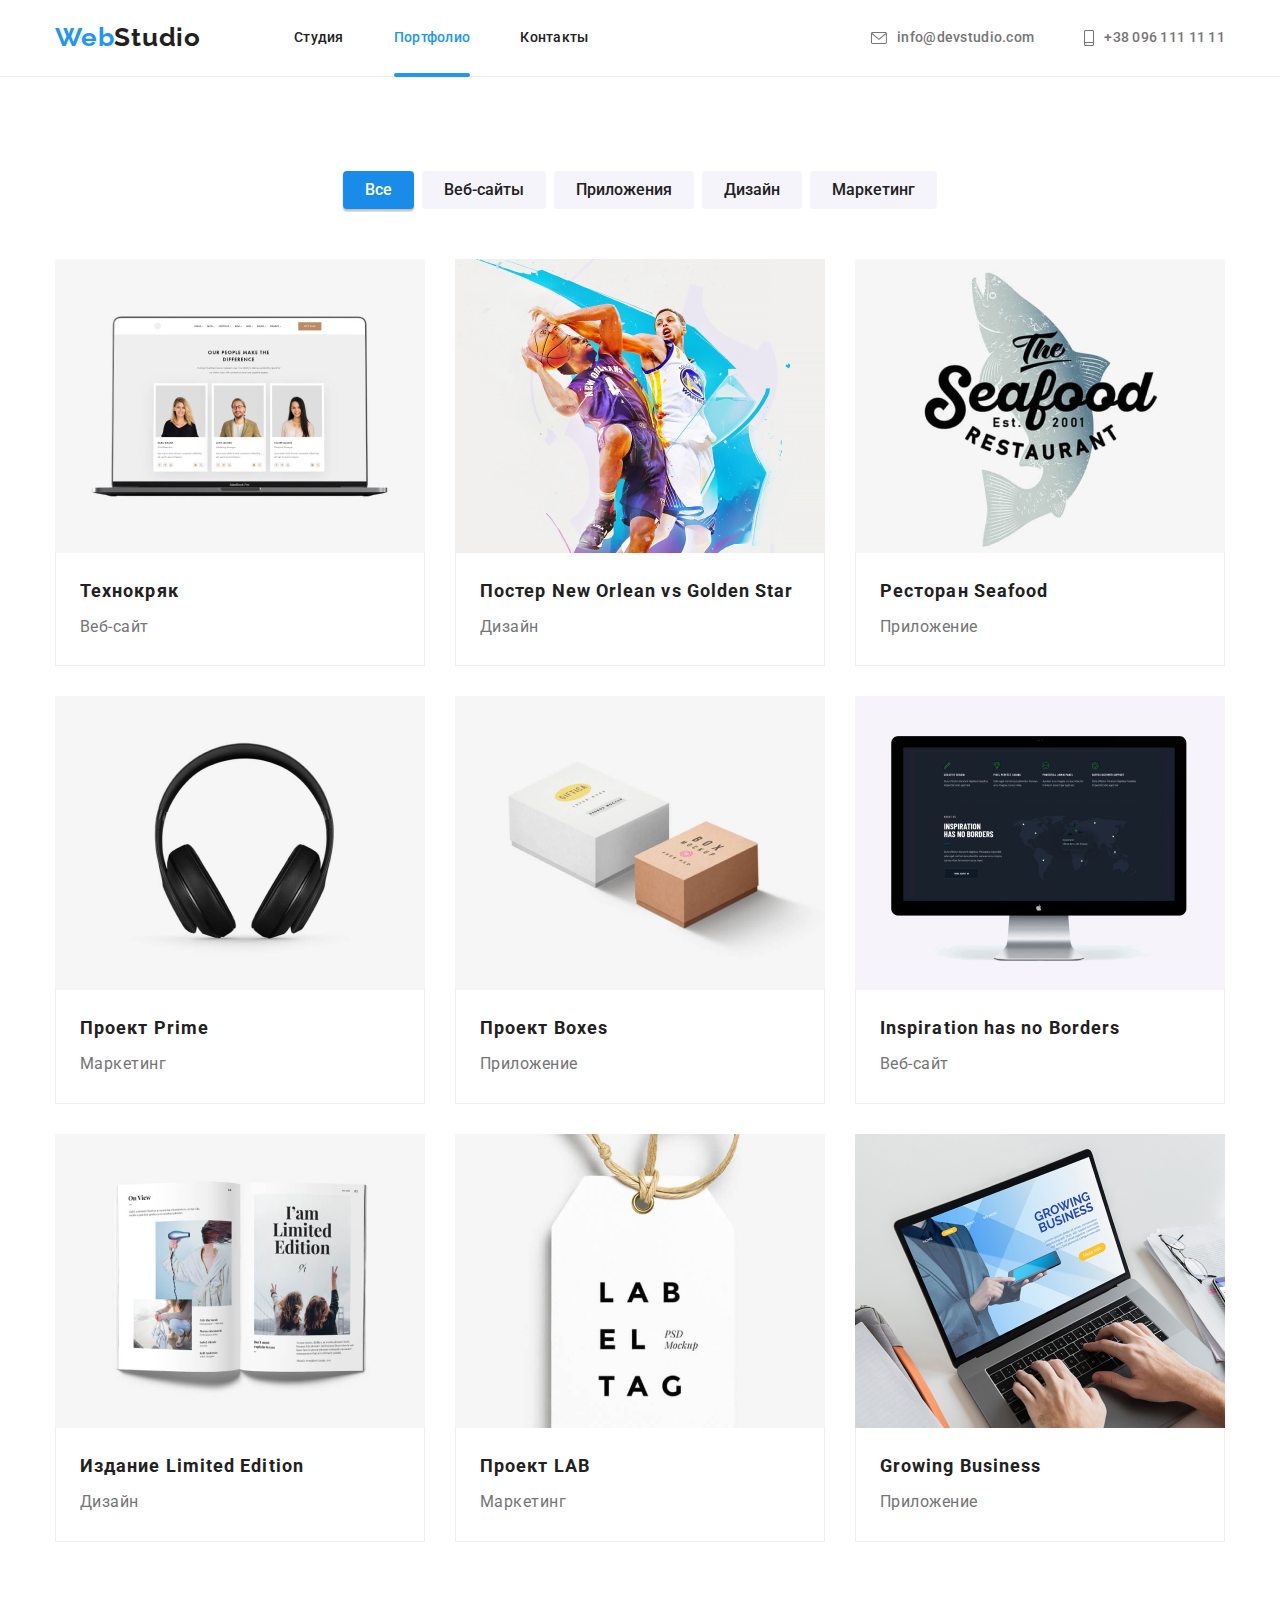
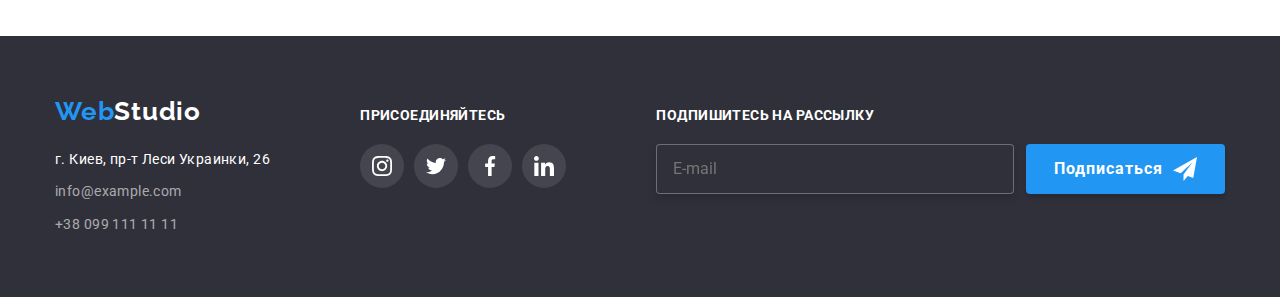
==== portfolio.html @ f3e32fd8 "Change 1" ====
<!DOCTYPE html>
<html lang="ru">
  <head>
    <meta charset="UTF-8" />
    <meta http-equiv="X-UA-Compatible" content="IE=edge" />
    <meta name="viewport" content="width=device-width, initial-scale=1.0" />
    <title>Web Studio</title>
    <link
      href="https://fonts.googleapis.com/css2?family=Raleway:wght@700&family=Roboto:wght@400;500;700;900&display=swap"
      rel="stylesheet"
    />
    <link rel="preconnect" href="https://fonts.gstatic.com" crossorigin />
    <link
      rel="stylesheet"
      href="https://cdnjs.cloudflare.com/ajax/libs/modern-normalize/1.0.0/modern-normalize.min.css"
    />
    <link rel="stylesheet" href="./css/main.min.css" />
  </head>
  <body>
    <!--Шапка сайту-->
    <header class="header">
      <div class="container header__container">
        <nav class="header-nav">
          <a class="header-nav__logo" href="./index.html"
            ><span class="header-nav__accent">Web</span>Studio</a
          >
          <ul class="header-menu">
            <li class="header-menu__item">
              <a
                class="header-menu__link"
                href="./index.html"
                >Студия</a
              >
            </li>
            <li class="header-menu__item">
              <a class="header-menu__link header-menu__link--current"" href="./portfolio.html">Портфолио</a>
            </li>
            <li class="header-menu__item">
              <a class="header-menu__link" href="">Контакты</a>
            </li>
          </ul>
        </nav>
        <ul class="header-contacts">
          <li class="headers-contacts__item">
            <a class="headers-contacts__link" href="mailto:info@devstudio.com">
              <svg class="headers-contacts__icon" width="16px" height="12px">
                <use href="./images/sprite.svg#icon-envelope"></use>
              </svg>
              info@devstudio.com
            </a>
          </li>
          <li class="headers-contacts__item">
            <a class="headers-contacts__link" href="tel:+380961111111">
              <svg class="headers-contacts__icon" width="10" height="16">
                <use href="./images/sprite.svg#icon-smartphone"></use>
              </svg>
              +38 096 111 11 11
            </a>
          </li>
        </ul>
      </div>
    </header>
    <main>
      <section class="section template">
        <div class="container">
          <h2
            class="template-container__title template-container__title-hidden"
          >
            Шаблоны
          </h2>
          <ul class="filters-list">
            <li class="filter-list__item">
              <button
                class="filter-list__button filter-list__current-button"
                type="button"
              >
                Все
              </button>
            </li>
            <li class="filter-list__item">
              <button class="filter-list__button" type="button">
                Веб-сайты
              </button>
            </li>
            <li class="filter-list__item">
              <button class="filter-list__button" type="button">
                Приложения
              </button>
            </li>
            <li class="filter-list__item">
              <button class="filter-list__button" type="button">Дизайн</button>
            </li>
            <li class="filter-list__item">
              <button class="filter-list__button" type="button">
                Маркетинг
              </button>
            </li>
          </ul>
          <ul class="template-list">
            <li class="template-list__item">
              <a class="template-list__link" href="#">
                <div class="template-thumb-container">
                  <img
                    src="./images/portfolioimg1.jpg"
                    alt="Веб-сайт пример"
                    width="370"
                  />
                  <div class="pop-up-container">
                    <p class="pop-up-container__txt">
                      Ресурс предлагает комплексные предложения с разным уровнем
                      функционала и сервисов. Все это позволит посетителю
                      получить исчерпывающие сведения о компании или частном
                      лице.
                    </p>
                  </div>
                </div>
                <div class="thumb-description-container">
                  <h3 class="thumb-description-container__title">Технокряк</h3>
                  <p class="thumb-description-container__txt">Веб-сайт</p>
                </div>
              </a>
            </li>
            <li class="template-list__item">
              <a class="template-list__link" href="#">
                <div class="template-thumb-container">
                  <img
                    src="./images/portfolioimg2.jpg"
                    alt="Постер пример"
                    width="370"
                  />
                  <div class="pop-up-container">
                    <p class="pop-up-container__txt">
                      Ресурс предлагает комплексные предложения с разным уровнем
                      функционала и сервисов. Все это позволит посетителю
                      получить исчерпывающие сведения о компании или частном
                      лице.
                    </p>
                  </div>
                </div>
                <div class="thumb-description-container">
                  <h3 class="thumb-description-container__title">
                    Постер New Orlean vs Golden Star
                  </h3>
                  <p class="thumb-description-container__txt">Дизайн</p>
                </div>
              </a>
            </li>
            <li class="template-list__item">
              <a class="template-list__link" href="#">
                <div class="template-thumb-container">
                  <img
                    src="./images/portfolioimg3.jpg"
                    alt="Приложение пример"
                    width="370"
                  />
                  <div class="pop-up-container">
                    <p class="pop-up-container__txt">
                      Ресурс предлагает комплексные предложения с разным уровнем
                      функционала и сервисов. Все это позволит посетителю
                      получить исчерпывающие сведения о компании или частном
                      лице.
                    </p>
                  </div>
                </div>
                <div class="thumb-description-container">
                  <h3 class="thumb-description-container__title">
                    Ресторан Seafood
                  </h3>
                  <p class="thumb-description-container__txt">Приложение</p>
                </div>
              </a>
            </li>
            <li class="template-list__item">
              <a class="template-list__link" href="#"
                ><div class="template-thumb-container">
                  <img
                    src="./images/portfolioimg4.jpg"
                    alt="Маркетинг пример"
                    width="370"
                  />
                  <div class="pop-up-container">
                    <p class="pop-up-container__txt">
                      Ресурс предлагает комплексные предложения с разным уровнем
                      функционала и сервисов. Все это позволит посетителю
                      получить исчерпывающие сведения о компании или частном
                      лице.
                    </p>
                  </div>
                </div>
                <div class="thumb-description-container">
                  <h3 class="thumb-description-container__title">
                    Проект Prime
                  </h3>
                  <p class="thumb-description-container__txt">Маркетинг</p>
                </div>
              </a>
            </li>
            <li class="template-list__item">
              <a class="template-list__link" href="#"
                ><div class="template-thumb-container">
                  <img
                    src="./images/portfolioimg5.jpg"
                    alt="Приложение пример"
                    width="370"
                  />
                  <div class="pop-up-container">
                    <p class="pop-up-container__txt">
                      Ресурс предлагает комплексные предложения с разным уровнем
                      функционала и сервисов. Все это позволит посетителю
                      получить исчерпывающие сведения о компании или частном
                      лице.
                    </p>
                  </div>
                </div>
                <div class="thumb-description-container">
                  <h3 class="thumb-description-container__title">
                    Проект Boxes
                  </h3>
                  <p class="thumb-description-container__txt">Приложение</p>
                </div>
              </a>
            </li>
            <li class="template-list__item">
              <a class="template-list__link" href="#">
                <div class="template-thumb-container">
                  <img
                    src="./images/portfolioimg6.jpg"
                    alt="Веб-сайты пример"
                    width="370"
                  />
                  <div class="pop-up-container">
                    <p class="pop-up-container__txt">
                      Ресурс предлагает комплексные предложения с разным уровнем
                      функционала и сервисов. Все это позволит посетителю
                      получить исчерпывающие сведения о компании или частном
                      лице.
                    </p>
                  </div>
                </div>
                <div class="thumb-description-container">
                  <h3 class="thumb-description-container__title">
                    Inspiration has no Borders
                  </h3>
                  <p class="thumb-description-container__txt">Веб-сайт</p>
                </div>
              </a>
            </li>
            <li class="template-list__item">
              <a class="template-list__link" href="#"
                ><div class="template-thumb-container">
                  <img
                    src="./images/portfolioimg7.jpg"
                    alt="Дизайн пример"
                    width="370"
                  />
                  <div class="pop-up-container">
                    <p class="pop-up-container__txt">
                      Ресурс предлагает комплексные предложения с разным уровнем
                      функционала и сервисов. Все это позволит посетителю
                      получить исчерпывающие сведения о компании или частном
                      лице.
                    </p>
                  </div>
                </div>
                <div class="thumb-description-container">
                  <h3 class="thumb-description-container__title">
                    Издание Limited Edition
                  </h3>
                  <p class="thumb-description-container__txt">Дизайн</p>
                </div>
              </a>
            </li>
            <li class="template-list__item">
              <a class="template-list__link" href="#"
                ><div class="template-thumb-container">
                  <img
                    src="./images/portfolioimg8.jpg"
                    alt="Маркетинг пример"
                    width="370"
                  />
                  <div class="pop-up-container">
                    <p class="pop-up-container__txt">
                      Ресурс предлагает комплексные предложения с разным уровнем
                      функционала и сервисов. Все это позволит посетителю
                      получить исчерпывающие сведения о компании или частном
                      лице.
                    </p>
                  </div>
                </div>
                <div class="thumb-description-container">
                  <h3 class="thumb-description-container__title">Проект LAB</h3>
                  <p class="thumb-description-container__txt">Маркетинг</p>
                </div>
              </a>
            </li>
            <li class="template-list__item">
              <a class="template-list__link" href="#"
                ><div class="template-thumb-container">
                  <img
                    src="./images/portfolioimg9.jpg"
                    alt="Приложение пример"
                    width="370"
                  />
                  <div class="pop-up-container">
                    <p class="pop-up-container__txt">
                      Ресурс предлагает комплексные предложения с разным уровнем
                      функционала и сервисов. Все это позволит посетителю
                      получить исчерпывающие сведения о компании или частном
                      лице.
                    </p>
                  </div>
                </div>
                <div class="thumb-description-container">
                  <h3 class="thumb-description-container__title">
                    Growing Business
                  </h3>
                  <p class="thumb-description-container__txt">Приложение</p>
                </div>
              </a>
            </li>
          </ul>
        </div>
      </section>
    </main>
    <!-- Футер -->
    <footer class="footer">
      <div class="container footer-container">
        <div class="footer-contacts">
          <a class="footer-contacts__logo" href="./index.html"
            ><span class="footer-contacts__accent">Web</span>Studio</a
          >
          <address class="footer-contacts__adress">
            <a
              class="footer-contacts__link"
              href="https://www.google.com/maps/place/%D0%B1%D1%83%D0%BB%D1%8C%D0%B2%D0%B0%D1%80+%D0%9B%D0%B5%D1%81%D1%96+%D0%A3%D0%BA%D1%80%D0%B0%D1%97%D0%BD%D0%BA%D0%B8,+26,+%D0%9A%D0%B8%D1%97%D0%B2,+%D0%A3%D0%BA%D1%80%D0%B0%D1%97%D0%BD%D0%B0,+02000/@50.4262439,30.5374973,17.52z/data=!4m5!3m4!1s0x40d4cf0e033ecbe9:0x57a4dffefec77da0!8m2!3d50.4265807!4d30.5383858"
              target="_blank"
            >
              г. Киев, пр-т Леси Украинки, 26</a
            >
          </address>
          <ul class="footer-list">
            <li class="footer-list__item">
              <a class="footer-list__link" href="mailto:info@example.com"
                >info@example.com</a
              >
            </li>
            <li class="footer-list__item">
              <a class="footer-list__link" href="tel:+380991111111"
                >+38 099 111 11 11</a
              >
            </li>
          </ul>
        </div>
        <div class="footer-social-net-cont">
          <h2 class="footer-social-net-cont__title">Присоединяйтесь</h2>
          <ul class="footer-social-net-list">
            <li class="footer-social-net-list__item">
              <a class="footer-social-net-list__link" href="#">
                <svg class="footer-social-net-list__icon">
                  <use href="./images/sprite.svg#icon-instagram"></use>
                </svg>
              </a>
            </li>
            <li class="footer-social-net-list__item">
              <a class="footer-social-net-list__link" href="#">
                <svg class="footer-social-net-list__icon">
                  <use href="./images/sprite.svg#icon-twitter"></use>
                </svg>
              </a>
            </li>
            <li class="footer-social-net-list__item">
              <a class="footer-social-net-list__link" href="#">
                <svg class="footer-social-net-list__icon">
                  <use href="./images/sprite.svg#icon-facebook"></use>
                </svg>
              </a>
            </li>
            <li class="footer-social-net-list__item">
              <a class="footer-social-net-list__link" href="#">
                <svg class="footer-social-net-list__icon">
                  <use href="./images/sprite.svg#icon-linkedin"></use>
                </svg>
              </a>
            </li>
          </ul>
        </div>
        <div class="footer-form-container">
          <form name="newsletter-form" class="footer-form">
            <strong class="footer-title-email">Подпишитесь на рассылку</strong>
            <div class="input-submit-container">
              <input
                class="footer-form-input"
                id="email"
                type="email"
                name="mail"
                placeholder="E-mail"
              />
              <button type="submit" class="footer-form-button">
                Подписаться
                <svg class="footer-form-svg" width="24px" height="24px">
                  <use href="./images/sprite.svg#icon-send"></use>
                </svg>
              </button>
            </div>
          </form>
        </div>
      </div>
    </footer>
  </body>
</html>
---- css/main.min.css ----
html{-webkit-box-sizing:border-box;box-sizing:border-box}*,*::after,*::before{-webkit-box-sizing:inherit;box-sizing:inherit}h1,h2,h3,h4,h5,h6,p{margin-top:0}ul{list-style:none;padding-left:0;margin:0}a{text-decoration:none;color:inherit}img{display:block;max-width:100%;height:auto}address{font-style:normal}body{font-family:"Roboto","Verdana";color:#212121}.container{width:1200px;margin:0 auto;padding:0 15px}.header{border-bottom:1px solid #ececec}.header__container{display:-webkit-box;display:-ms-flexbox;display:flex;-webkit-box-pack:justify;-ms-flex-pack:justify;justify-content:space-between;-webkit-box-align:center;-ms-flex-align:center;align-items:center}.header-nav{display:-webkit-box;display:-ms-flexbox;display:flex;-webkit-box-align:center;-ms-flex-align:center;align-items:center}.header-nav__logo{text-decoration:none;font-family:"Raleway","Verdana";font-weight:700;font-size:26px;line-height:1.2;letter-spacing:.03em;color:#212121}.header-nav__accent{color:#2196f3}.header-menu{display:-webkit-box;display:-ms-flexbox;display:flex;gap:50px;margin-left:93px;list-style:none;font-weight:500;font-size:14px;line-height:1.14;letter-spacing:.02em}.header-menu__link{display:block;padding:30px 0;color:#212121;-webkit-transition:color 250ms cubic-bezier(0.4, 0, 0.2, 1);transition:color 250ms cubic-bezier(0.4, 0, 0.2, 1)}.header-menu__link:hover,.header-menu__link :focus{color:#2196f3}.header-menu__link:active{color:#0f4877}.header-menu__link--current{position:relative;color:#2196f3}.header-menu__link--current:after{content:"";position:absolute;bottom:-1px;left:0;height:4px;width:100%;border-radius:2px;background-color:#2196f3}.header-contacts{display:-webkit-box;display:-ms-flexbox;display:flex;-webkit-box-align:center;-ms-flex-align:center;align-items:center}.headers-contacts__item{margin-right:50px}.headers-contacts__item:last-child{margin-right:0}.headers-contacts__link{display:-webkit-box;display:-ms-flexbox;display:flex;-webkit-box-align:center;-ms-flex-align:center;align-items:center;text-decoration:none;font-weight:500;font-size:14px;line-height:1.14;letter-spacing:.02em;color:#757575;-webkit-transition:color 250ms cubic-bezier(0.4, 0, 0.2, 1);transition:color 250ms cubic-bezier(0.4, 0, 0.2, 1)}.headers-contacts__link:hover,.headers-contacts__link :focus{color:#2196f3;fill:#2196f3}.headers-contacts__link:active{color:#0f4877;fill:#0f4877}.headers-contacts__icon{margin-right:10px;fill:currentColor}.section-hero{max-width:1600px;height:600px;padding:200px 0;margin:0 auto;background-image:-webkit-gradient(linear, left top, right top, from(rgba(47, 48, 58, 0.4)), to(rgba(47, 48, 58, 0.4))),url(../images/hero-bgimg.jpg);background-image:linear-gradient(to right, rgba(47, 48, 58, 0.4), rgba(47, 48, 58, 0.4)),url(../images/hero-bgimg.jpg);background-color:#2f303a;background-size:cover;background-position:center;background-repeat:no-repeat}.hero__title{margin-bottom:30px;text-align:center;text-transform:uppercase;font-weight:900;font-size:44px;line-height:1.36;letter-spacing:.06em;color:#fff}.hero__button{display:block;margin:0 auto;padding:10px 32px 10px 32px;border:none;border-radius:4px;font-family:inherit;cursor:pointer;letter-spacing:.06em;font-weight:700;font-size:16px;line-height:1.875;background:#2196f3;color:#fff;-webkit-box-shadow:0px 4px 4px rgba(0,0,0,.15);box-shadow:0px 4px 4px rgba(0,0,0,.15);-webkit-transition:background-color 250ms cubic-bezier(0.4, 0, 0.2, 1),color 250ms cubic-bezier(0.4, 0, 0.2, 1);transition:background-color 250ms cubic-bezier(0.4, 0, 0.2, 1),color 250ms cubic-bezier(0.4, 0, 0.2, 1)}.hero__button:hover,.hero__button :focus{background-color:#188ce8}.hero__button:active{background-color:#0f4877}.section{padding:94px 0}.features__title--hidden{position:absolute;width:1px;height:1px;margin:-1px;border:0;padding:0;white-space:nowrap;-webkit-clip-path:inset(100%);clip-path:inset(100%);clip:rect(0 0 0 0);overflow:hidden}.features-list{display:-webkit-box;display:-ms-flexbox;display:flex;-webkit-box-pack:center;-ms-flex-pack:center;justify-content:center}.features-list__item{width:275px}.features-list__item+.features-list__item{margin-left:30px}.container-wrapper{display:-webkit-box;display:-ms-flexbox;display:flex;-webkit-box-pack:center;-ms-flex-pack:center;justify-content:center;-webkit-box-align:center;-ms-flex-align:center;align-items:center;width:270px;height:120px;margin-bottom:30px;background-color:#f5f4fa}.features-list__title{margin-bottom:10px;text-transform:uppercase;font-size:14px;line-height:1.14;letter-spacing:.03em}.features-list__description{font-size:14px;line-height:1.71;letter-spacing:.03em;color:#757575}.activity--section{padding-top:0}.activity__title{text-align:center;margin-bottom:50px;font-weight:700;font-size:36px;line-height:1.16;letter-spacing:.03em}.activity-list{display:-webkit-box;display:-ms-flexbox;display:flex;-webkit-box-pack:justify;-ms-flex-pack:justify;justify-content:space-between}.activity-list__wrapper{position:relative}.activity-list__text{position:absolute;bottom:0;width:100%;padding:27px 0 27px 0;margin:0;text-transform:uppercase;text-align:center;font-family:"Roboto",sans-serif;font-weight:700;font-size:14px;line-height:1.14;letter-spacing:.03em;color:#fff;background:rgba(47,48,58,.8)}.team{background-color:#f5f4fa}.team__title{margin-bottom:50px;text-align:center;font-weight:700;font-size:36px;line-height:1.16;letter-spacing:.03em;color:#212121}.team-members-list{display:-webkit-box;display:-ms-flexbox;display:flex;-webkit-box-pack:justify;-ms-flex-pack:justify;justify-content:space-between}.team-members-list__item{border-radius:0px 0px 4px 4px;background-color:#fff;-webkit-box-shadow:0px 1px 3px rgba(0,0,0,.12),0px 1px 1px rgba(0,0,0,.14),0px 2px 1px rgba(0,0,0,.2);box-shadow:0px 1px 3px rgba(0,0,0,.12),0px 1px 1px rgba(0,0,0,.14),0px 2px 1px rgba(0,0,0,.2)}.team-members-information-block{padding:30px 0 30px 0}.team-members-information-block__name{text-align:center;margin-bottom:10px;font-weight:500;font-size:16px;line-height:1.18;letter-spacing:.03em;color:#212121}.team-members-information-block__pos{margin-bottom:16px;text-align:center;font-size:16px;line-height:1.18;letter-spacing:.03em;color:#757575}.team-members-social-net-list{display:-webkit-box;display:-ms-flexbox;display:flex;-webkit-box-pack:center;-ms-flex-pack:center;justify-content:center;-webkit-box-align:center;-ms-flex-align:center;align-items:center}.team-members-social-net-list__item{margin-left:10px}.team-members-social-net-list__item:nth-child(1){margin-left:0}.team-members-social-net-list__item:nth-child(4){margin-right:0}.team-members-social-net-list__link{display:-webkit-box;display:-ms-flexbox;display:flex;-webkit-box-pack:center;-ms-flex-pack:center;justify-content:center;-webkit-box-align:center;-ms-flex-align:center;align-items:center;width:44px;height:44px;border-radius:50%;color:#afb1b8;-webkit-transition:color 250ms cubic-bezier(0.4, 0, 0.2, 1),background-color 250ms cubic-bezier(0.4, 0, 0.2, 1);transition:color 250ms cubic-bezier(0.4, 0, 0.2, 1),background-color 250ms cubic-bezier(0.4, 0, 0.2, 1)}.team-members-social-net-list__link:hover,.team-members-social-net-list__link :focus{background-color:#2196f3;color:#fff}.team-members-social-net-list__link:active{background-color:#0f4877;color:#cecece}.team-members-social-net-list__icon{width:20px;height:20px;fill:currentColor}.clients{padding:74px 0 94px 0;background-color:#fff}.clients__title{text-align:center;margin-bottom:50px;font-weight:700;font-size:36px;line-height:1.16;letter-spacing:.03em}.clients-list{display:-webkit-box;display:-ms-flexbox;display:flex;-webkit-box-pack:justify;-ms-flex-pack:justify;justify-content:space-between}.client-list__link{display:-webkit-box;display:-ms-flexbox;display:flex;-webkit-box-align:center;-ms-flex-align:center;align-items:center;-webkit-box-pack:center;-ms-flex-pack:center;justify-content:center;border:1px solid #afb1b8;border-radius:4px;width:170px;height:92px;color:#afb1b8;-webkit-transition:border-color 250ms cubic-bezier(0.4, 0, 0.2, 1),color 250ms cubic-bezier(0.4, 0, 0.2, 1);transition:border-color 250ms cubic-bezier(0.4, 0, 0.2, 1),color 250ms cubic-bezier(0.4, 0, 0.2, 1)}.client-list__link:hover,.client-list__link :focus{border-color:#2196f3;color:#2196f3}.client-list__link:active{border-color:#0f4877;color:#0f4877}.client-list__icon{fill:currentColor}.footer{padding:60px 0 60px 0;background-color:#2f303a}.footer-container{display:-webkit-box;display:-ms-flexbox;display:flex;-webkit-box-align:baseline;-ms-flex-align:baseline;align-items:baseline}.footer-contacts__logo{display:inline-block;margin-bottom:20px;text-decoration:none;font-family:"Raleway","Verdana";font-weight:700;font-size:26px;line-height:1.2;letter-spacing:.03em;color:#fff}.footer-contacts__accent{color:#2196f3}.footer-contacts__adress{margin-bottom:9px;font-style:unset;font-weight:400;font-size:14px;line-height:24px;letter-spacing:.03em}.footer-contacts__link{color:#fff;-webkit-transition:color 250ms cubic-bezier(0.4, 0, 0.2, 1);transition:color 250ms cubic-bezier(0.4, 0, 0.2, 1)}.footer-list{list-style:none;font-weight:400;font-size:14px;line-height:1.7;letter-spacing:.03em}.footer-list__item:not(:last-child){margin-bottom:9px}.footer-list__link{display:inline-block;text-decoration:none;color:rgba(255,255,255,.6);-webkit-transition:color 250ms cubic-bezier(0.4, 0, 0.2, 1);transition:color 250ms cubic-bezier(0.4, 0, 0.2, 1)}.footer-list__link:hover,.footer-list__link :focus{color:#2196f3}.footer-list__link:active{color:#0f4877}.footer-social-net-cont{margin-left:auto}.footer-social-net-cont__title{-ms-flex-item-align:end;align-self:flex-end;margin-bottom:20px;text-transform:uppercase;font-weight:700;font-size:14px;line-height:1.14;letter-spacing:.03em;color:#fff}.footer-social-net-list{display:-webkit-box;display:-ms-flexbox;display:flex}.footer-social-net-list__item{margin-left:10px}.footer-social-net-list__item:nth-child(1){margin-left:0}.footer-social-net-list__item:nth-child(4){margin-right:0}.footer-social-net-list__link{display:-webkit-box;display:-ms-flexbox;display:flex;-webkit-box-pack:center;-ms-flex-pack:center;justify-content:center;-webkit-box-align:center;-ms-flex-align:center;align-items:center;border-radius:50%;width:44px;height:44px;color:#fff;background-color:rgba(255,255,255,.1);-webkit-transition:background-color 250ms cubic-bezier(0.4, 0, 0.2, 1);transition:background-color 250ms cubic-bezier(0.4, 0, 0.2, 1)}.footer-social-net-list__link:hover,.footer-social-net-list__link :focus{background-color:#2196f3}.footer-social-net-list__link:active{background-color:#0f4877;fill:#cecece}.footer-social-net-list__icon{height:20px;width:20px;fill:currentColor}.footer-form-container{margin-left:auto}.footer-form{display:-webkit-box;display:-ms-flexbox;display:flex;-webkit-box-orient:vertical;-webkit-box-direction:normal;-ms-flex-direction:column;flex-direction:column}.input-submit-container{display:-webkit-box;display:-ms-flexbox;display:flex}.footer-form-input{min-width:358px;padding:0 0 0 16px;margin-right:12px;border:1px solid rgba(255,255,255,.3);border-radius:4px;-webkit-filter:drop-shadow(0px 4px 4px rgba(0, 0, 0, 0.15));filter:drop-shadow(0px 4px 4px rgba(0, 0, 0, 0.15));color:#fff;background-color:#2f303a}.footer-title-email{display:block;margin-bottom:20px;font-weight:700;font-size:14px;line-height:1.14;letter-spacing:.03em;text-transform:uppercase;color:#fff}.footer-form-button{display:-webkit-box;display:-ms-flexbox;display:flex;-webkit-box-align:center;-ms-flex-align:center;align-items:center;padding:10px 28px 10px 28px;-webkit-box-shadow:0px 4px 4px rgba(0,0,0,.15);box-shadow:0px 4px 4px rgba(0,0,0,.15);border:0;border-radius:4px;cursor:pointer;font-weight:700;font-size:16px;line-height:1.875;letter-spacing:.06em;color:#fff;background:#2196f3;-webkit-transition:background-color 250ms cubic-bezier(0.4, 0, 0.2, 1);transition:background-color 250ms cubic-bezier(0.4, 0, 0.2, 1)}.footer-form-button:hover,.footer-form-button :focus{background-color:#188ce8}.footer-form-button:active{background-color:#0f4877}.footer-form-svg{margin-left:10px;fill:currentColor}.template-container__title-hidden{display:none;text-align:center;font-weight:700;font-size:36px;line-height:1.16;letter-spacing:.03em;color:#212121}.filters-list{display:-webkit-box;display:-ms-flexbox;display:flex;-webkit-box-pack:center;-ms-flex-pack:center;justify-content:center;list-style:none;margin-bottom:50px}.filter-list__item{margin-left:8px}.filter-list__item:first-child{margin-left:0}.filter-list__button{padding:6px 22px;border:none;border-radius:4px;text-align:center;font-family:inherit;cursor:pointer;font-weight:500;font-size:16px;line-height:1.6;color:#212121;background:#f5f4fa;-webkit-transition:color 250ms cubic-bezier(0.4, 0, 0.2, 1),background-color 250ms cubic-bezier(0.4, 0, 0.2, 1),-webkit-box-shadow 250ms cubic-bezier(0.4, 0, 0.2, 1);transition:color 250ms cubic-bezier(0.4, 0, 0.2, 1),background-color 250ms cubic-bezier(0.4, 0, 0.2, 1),-webkit-box-shadow 250ms cubic-bezier(0.4, 0, 0.2, 1);transition:color 250ms cubic-bezier(0.4, 0, 0.2, 1),box-shadow 250ms cubic-bezier(0.4, 0, 0.2, 1),background-color 250ms cubic-bezier(0.4, 0, 0.2, 1);transition:color 250ms cubic-bezier(0.4, 0, 0.2, 1),box-shadow 250ms cubic-bezier(0.4, 0, 0.2, 1),background-color 250ms cubic-bezier(0.4, 0, 0.2, 1),-webkit-box-shadow 250ms cubic-bezier(0.4, 0, 0.2, 1)}.filter-list__button:hover,.filter-list__button :focus{background-color:#188ce8;color:#fff;-webkit-box-shadow:0px 3px 1px rgba(0,0,0,.1),0px 1px 2px rgba(0,0,0,.08),0px 2px 2px rgba(0,0,0,.12);box-shadow:0px 3px 1px rgba(0,0,0,.1),0px 1px 2px rgba(0,0,0,.08),0px 2px 2px rgba(0,0,0,.12)}.filter-list__button:active{background-color:#0f4877;color:#fff}.filter-list__current-button{background-color:#188ce8;color:#fff;-webkit-box-shadow:0px 3px 1px rgba(0,0,0,.1),0px 1px 2px rgba(0,0,0,.08),0px 2px 2px rgba(0,0,0,.12);box-shadow:0px 3px 1px rgba(0,0,0,.1),0px 1px 2px rgba(0,0,0,.08),0px 2px 2px rgba(0,0,0,.12)}.template-title{text-align:center;font-weight:700;font-size:36px;line-height:1.16;letter-spacing:.03em;color:#212121}.template-list{display:-webkit-box;display:-ms-flexbox;display:flex;-ms-flex-wrap:wrap;flex-wrap:wrap;margin-top:-30px;margin-left:-30px}.template-list__item{-ms-flex-preferred-size:calc(33.3333333333% - 30px);flex-basis:calc(33.3333333333% - 30px);margin-top:30px;margin-left:30px}.template-list__link{display:block;-webkit-transition:-webkit-box-shadow 250ms cubic-bezier(0.4, 0, 0.2, 1);transition:-webkit-box-shadow 250ms cubic-bezier(0.4, 0, 0.2, 1);transition:box-shadow 250ms cubic-bezier(0.4, 0, 0.2, 1);transition:box-shadow 250ms cubic-bezier(0.4, 0, 0.2, 1), -webkit-box-shadow 250ms cubic-bezier(0.4, 0, 0.2, 1)}.template-list__link:hover,.template-list__link :focus{-webkit-box-shadow:0px 1px 1px rgba(0,0,0,.12),0px 4px 4px rgba(0,0,0,.06),1px 4px 6px rgba(0,0,0,.16);box-shadow:0px 1px 1px rgba(0,0,0,.12),0px 4px 4px rgba(0,0,0,.06),1px 4px 6px rgba(0,0,0,.16)}.template-thumb-container{position:relative;overflow:hidden}.pop-up-container{position:absolute;bottom:0;top:100%;width:100%;height:auto;padding:63px 24px 63px 24px;opacity:1;background-color:rgba(33,150,243,.9);-webkit-transition:250ms cubic-bezier(0.4, 0, 0.2, 1);transition:250ms cubic-bezier(0.4, 0, 0.2, 1)}.pop-up-container__txt{font-weight:400;font-size:18px;line-height:1.55;letter-spacing:.03em;color:#fff}.template-list__link:hover .pop-up-container,.template-list__link:focus .pop-up-container{top:0;right:0;opacity:1}.thumb-description-container{padding:20px 24px 4px 24px;border:1px solid #eee;border-top-width:0;width:370px;background:#fff}.thumb-description-container__title{margin-bottom:4px;font-weight:700;font-size:18px;line-height:2;letter-spacing:.06em;color:#212121}.thumb-description-container__txt{margin-bottom:20px;font-weight:400;font-size:16px;line-height:1.8;letter-spacing:.03em;color:#757575}.backdrop-container{position:fixed;top:0;left:0;width:100%;height:100%;background:rgba(0,0,0,.2);opacity:1;-webkit-transition:opacity 250ms cubic-bezier(0.4, 0, 0.2, 1);transition:opacity 250ms cubic-bezier(0.4, 0, 0.2, 1)}.backdrop-container--is-hidden{opacity:0;pointer-events:none}.modal-container{position:absolute;top:50%;left:50%;min-width:528px;min-height:581px;-webkit-transform:translate(-50%, -50%) scale(1);transform:translate(-50%, -50%) scale(1);border-radius:4px;background-color:#fff;-webkit-box-shadow:0px 1px 3px rgba(0,0,0,.12),0px 1px 1px rgba(0,0,0,.14),0px 2px 1px rgba(0,0,0,.2);box-shadow:0px 1px 3px rgba(0,0,0,.12),0px 1px 1px rgba(0,0,0,.14),0px 2px 1px rgba(0,0,0,.2)}.modal-container__button{display:-webkit-box;display:-ms-flexbox;display:flex;-webkit-box-pack:center;-ms-flex-pack:center;justify-content:center;-webkit-box-align:center;-ms-flex-align:center;align-items:center;position:absolute;top:8px;right:8px;width:30px;height:30px;border:1px solid rgba(0,0,0,.1);border-radius:50%;cursor:pointer;background-color:#fff;-webkit-transition:opacity 250ms cubic-bezier(0.4, 0, 0.2, 1),color 250ms cubic-bezier(0.4, 0, 0.2, 1);transition:opacity 250ms cubic-bezier(0.4, 0, 0.2, 1),color 250ms cubic-bezier(0.4, 0, 0.2, 1)}.modal-container__button:hover,.modal-container__button :focus{color:#2196f3}.modal-container__button:active{color:#0f4877}.modal-container__icon{display:-webkit-box;display:-ms-flexbox;display:flex;-webkit-box-pack:center;-ms-flex-pack:center;justify-content:center;-webkit-box-align:center;-ms-flex-align:center;align-items:center;position:absolute;top:50%;left:50%;padding-top:1px;-webkit-transform:translate(-50%, -50%);transform:translate(-50%, -50%);fill:currentColor}.modal-form{padding:40px}.modal-form__title{display:block;text-align:center;font-size:20px;line-height:1.15;letter-spacing:.03em;color:#000;margin-bottom:12px}.form-field{position:relative;display:-webkit-box;display:-ms-flexbox;display:flex;-webkit-box-orient:vertical;-webkit-box-direction:normal;-ms-flex-direction:column;flex-direction:column;margin-bottom:10px}.form-field:nth-child(5){margin-bottom:20px}.form-field:focus-within>.form-field__icon{fill:#2196f3}.form-field__label{margin-bottom:4px;font-weight:400;font-size:12px;line-height:1.16;letter-spacing:.01em;color:#757575}.form-field__icon{display:inline-block;position:absolute;top:50%;left:12px;-webkit-transition:fill 250ms cubic-bezier(0.4, 0, 0.2, 1);transition:fill 250ms cubic-bezier(0.4, 0, 0.2, 1)}.form-field__input{height:40px;padding:0 0 0 42px;border:1px solid rgba(33,33,33,.2);border-radius:4px;-webkit-transition:border-color 250ms cubic-bezier(0.4, 0, 0.2, 1);transition:border-color 250ms cubic-bezier(0.4, 0, 0.2, 1)}.form-field__input:focus-within{border:1px solid #2196f3;outline-style:none}.form-field__textarea{resize:none;height:120px;padding:12px 16px 12px 16px;border:1px solid rgba(33,33,33,.2);border-radius:4px;-webkit-transition:border-color 250ms cubic-bezier(0.4, 0, 0.2, 1);transition:border-color 250ms cubic-bezier(0.4, 0, 0.2, 1);font-size:14px}.form-field__textarea:focus{border:1px solid #2196f3;outline-style:none}.form-field__textarea::-webkit-input-placeholder{letter-spacing:.01em;color:rgba(117,117,117,.5)}.form-field__textarea::-moz-placeholder{letter-spacing:.01em;color:rgba(117,117,117,.5)}.form-field__textarea:-ms-input-placeholder{letter-spacing:.01em;color:rgba(117,117,117,.5)}.form-field__textarea::-ms-input-placeholder{letter-spacing:.01em;color:rgba(117,117,117,.5)}.form-field__textarea::placeholder{letter-spacing:.01em;color:rgba(117,117,117,.5)}.form-block{display:-webkit-box;display:-ms-flexbox;display:flex;-webkit-box-pack:center;-ms-flex-pack:center;justify-content:center;margin-bottom:30px}.form-block__label{display:-webkit-box;display:-ms-flexbox;display:flex;-webkit-box-pack:center;-ms-flex-pack:center;justify-content:center;-webkit-box-align:center;-ms-flex-align:center;align-items:center;font-weight:400;font-size:14px;line-height:1.7;letter-spacing:.03em;color:#757575}.form-block_checkbox{appearance:none;-webkit-appearance:none;-moz-appearance:none}.form-block__icon{margin-right:7px;border:2px solid #212121;border-radius:2px;fill:#fff;-webkit-transition:background-color 250ms cubic-bezier(0.4, 0, 0.2, 1),border-color 250ms cubic-bezier(0.4, 0, 0.2, 1),border-origin 250ms cubic-bezier(0.4, 0, 0.2, 1),background-image 250ms cubic-bezier(0.4, 0, 0.2, 1);transition:background-color 250ms cubic-bezier(0.4, 0, 0.2, 1),border-color 250ms cubic-bezier(0.4, 0, 0.2, 1),border-origin 250ms cubic-bezier(0.4, 0, 0.2, 1),background-image 250ms cubic-bezier(0.4, 0, 0.2, 1)}.form-block_checkbox:checked+.form-block__icon{background-color:#2196f3;border:#2196f3;border-radius:2px;background-origin:border-box;background-position:center;background-size:contain}.form-block__link{display:inline-block;text-decoration:underline;-webkit-text-decoration-skip-ink:none;text-decoration-skip-ink:none;font-weight:400;font-size:14px;line-height:1.7;letter-spacing:.03em;color:#2196f3}.modal-form__button{display:-webkit-box;display:-ms-flexbox;display:flex;-webkit-box-pack:center;-ms-flex-pack:center;justify-content:center;border:0;border-radius:4px;padding:10px 55px 10px 55px;margin:0 auto;text-align:center;cursor:pointer;font-weight:700;font-size:16px;line-height:1.875;letter-spacing:.06em;color:#fff;background:#2196f3;-webkit-box-shadow:0px 4px 4px rgba(0,0,0,.15);box-shadow:0px 4px 4px rgba(0,0,0,.15);-webkit-transition:background-color 250ms cubic-bezier(0.4, 0, 0.2, 1),color 250ms cubic-bezier(0.4, 0, 0.2, 1);transition:background-color 250ms cubic-bezier(0.4, 0, 0.2, 1),color 250ms cubic-bezier(0.4, 0, 0.2, 1)}.modal-form__button:hover,.modal-form__button :focus{background-color:#188ce8}.modal-form__button:active{background-color:#0f4877}/*# sourceMappingURL=main.min.css.map */
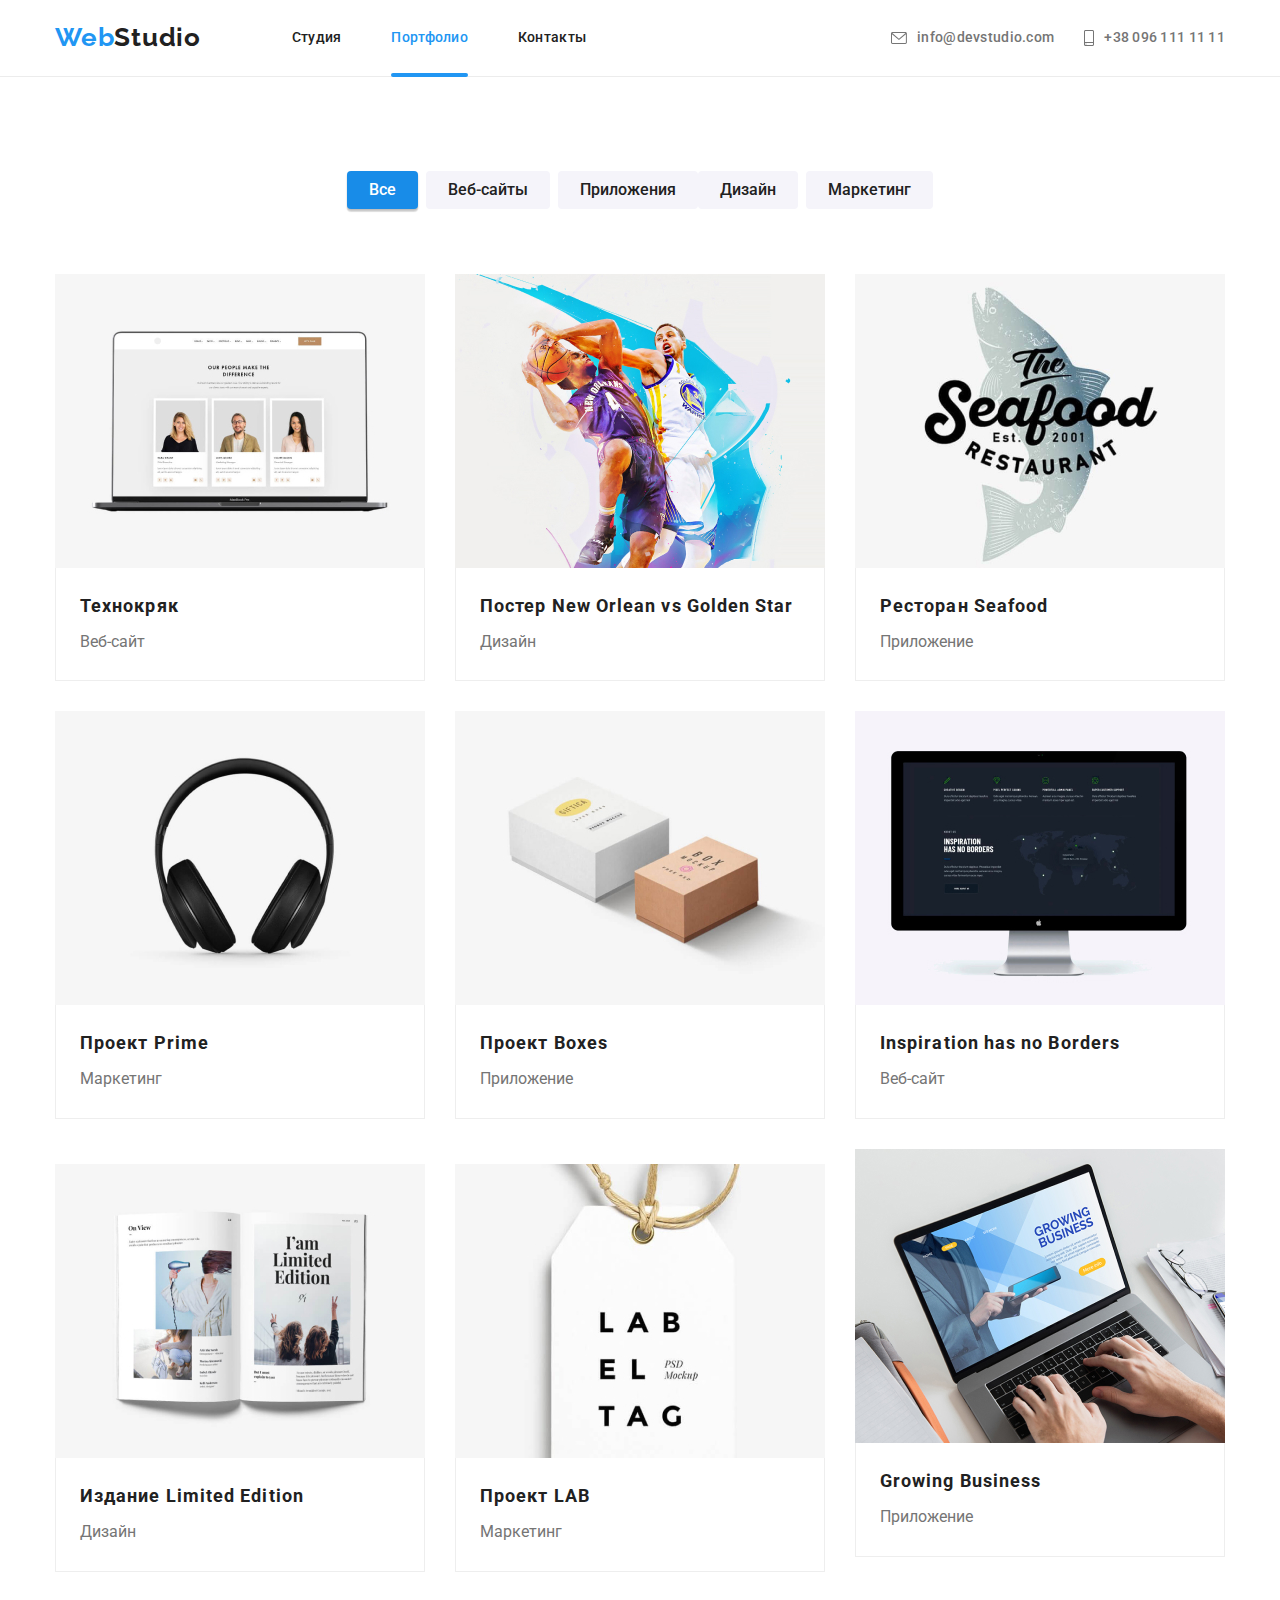
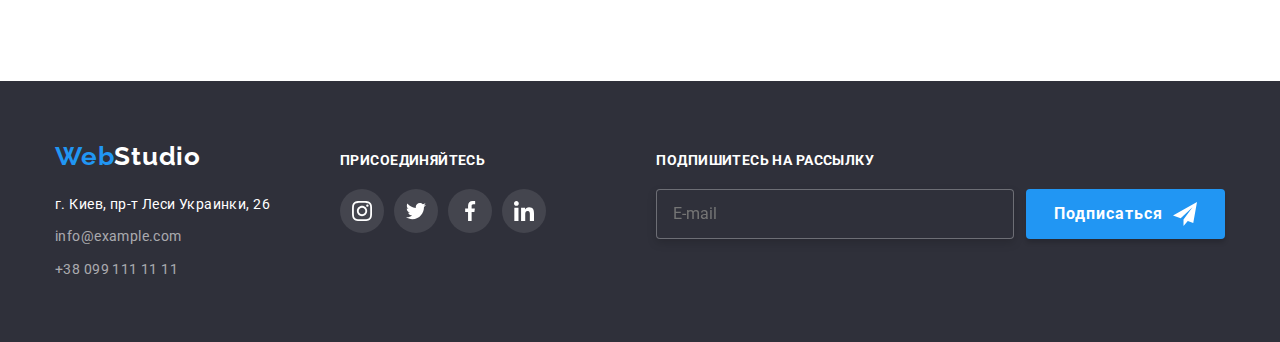
==== commit cd41efeb: "Change 7" ====
--- a/portfolio.html
+++ b/portfolio.html
@@ -20,44 +20,94 @@
     <!--Шапка сайту-->
     <header class="header">
       <div class="container header__container">
-        <nav class="header-nav">
-          <a class="header-nav__logo" href="./index.html"
-            ><span class="header-nav__accent">Web</span>Studio</a
-          >
-          <ul class="header-menu">
-            <li class="header-menu__item">
+        <a class="header-nav__logo" href="./index.html"
+          ><span class="header-nav__accent">Web</span>Studio</a
+        >
+        <div class="nav-cont">
+          <nav class="header-nav">
+            <ul class="header-menu">
+              <li class="header-menu__item">
+                <a
+                  class="header-menu__link"
+                  href="./index.html"
+                  >Студия</a
+                >
+              </li>
+              <li class="header-menu__item">
+                <a class="header-menu__link header-menu__link--current"" href="./portfolio.html"
+                  >Портфолио</a
+                >
+              </li>
+              <li class="header-menu__item">
+                <a class="header-menu__link" href="">Контакты</a>
+              </li>
+            </ul>
+          </nav>
+          <ul class="header-contacts">
+            <li class="headers-contacts__item">
               <a
-                class="header-menu__link"
-                href="./index.html"
-                >Студия</a
+                class="headers-contacts__link"
+                href="mailto:info@devstudio.com"
               >
-            </li>
-            <li class="header-menu__item">
-              <a class="header-menu__link header-menu__link--current"" href="./portfolio.html">Портфолио</a>
-            </li>
-            <li class="header-menu__item">
-              <a class="header-menu__link" href="">Контакты</a>
+                <svg class="headers-contacts__icon" width="16px" height="12px">
+                  <use href="./images/sprite.svg#icon-envelope"></use>
+                </svg>
+                info@devstudio.com
+              </a>
+            </li>
+            <li class="headers-contacts__item">
+              <a class="headers-contacts__link" href="tel:+380961111111">
+                <svg class="headers-contacts__icon" width="10" height="16">
+                  <use href="./images/sprite.svg#icon-smartphone"></use>
+                </svg>
+                +38 096 111 11 11
+              </a>
             </li>
           </ul>
-        </nav>
-        <ul class="header-contacts">
-          <li class="headers-contacts__item">
-            <a class="headers-contacts__link" href="mailto:info@devstudio.com">
-              <svg class="headers-contacts__icon" width="16px" height="12px">
-                <use href="./images/sprite.svg#icon-envelope"></use>
-              </svg>
-              info@devstudio.com
-            </a>
-          </li>
-          <li class="headers-contacts__item">
-            <a class="headers-contacts__link" href="tel:+380961111111">
-              <svg class="headers-contacts__icon" width="10" height="16">
-                <use href="./images/sprite.svg#icon-smartphone"></use>
-              </svg>
-              +38 096 111 11 11
-            </a>
-          </li>
-        </ul>
+        </div>
+        <!-- BURGER-->
+        <div class="menu-burger">
+          <button class="menu-burger__close-button" type="button"></button>
+          <nav class="menu-nav">
+            <ul class="menu-list">
+              <li class="menu-list__item">
+                <a
+                  class="menu-list__link menu-list__link--current"
+                  href="./index.html"
+                  >Студия</a
+                >
+              </li>
+              <li class="menu-list__item">
+                <a class="menu-list__link" href="./portfolio.html">Портфолио</a>
+              </li>
+              <li class="menu-list__item">
+                <a class="menu-list__link" href="#">Контакты</a>
+              </li>
+              <ul class="menu-contacts">
+                <li class="menu-contacts__item">
+                  <a href="tel:+380961111111"></a>
+                </li>
+                <li class="menu-contacts__item">
+                  <a href="mailto:info@devstudio.com"></a>
+                </li>
+              </ul>
+              <ul class="header-socials">
+                <li class="header-socials__item">
+                  <a class="header-socials__link" href="#">Instagram</a>
+                </li>
+                <li class="header-socials__item">
+                  <a class="header-socials__link" href="#">Twitter</a>
+                </li>
+                <li class="header-socials__item">
+                  <a class="header-socials__link" href="#">Facebook</a>
+                </li>
+                <li class="header-socials__item">
+                  <a class="header-socials__link" href="#">LinkedIn</a>
+                </li>
+              </ul>
+            </ul>
+          </nav>
+        </div>
       </div>
     </header>
     <main>
@@ -103,7 +153,8 @@
                   <img
                     src="./images/portfolioimg1.jpg"
                     alt="Веб-сайт пример"
-                    width="370"
+                    width="370px"
+                    class="template-thumb-container__photo"
                   />
                   <div class="pop-up-container">
                     <p class="pop-up-container__txt">
@@ -127,6 +178,7 @@
                     src="./images/portfolioimg2.jpg"
                     alt="Постер пример"
                     width="370"
+                    class="template-thumb-container__photo"
                   />
                   <div class="pop-up-container">
                     <p class="pop-up-container__txt">
@@ -152,6 +204,7 @@
                     src="./images/portfolioimg3.jpg"
                     alt="Приложение пример"
                     width="370"
+                    class="template-thumb-container__photo"
                   />
                   <div class="pop-up-container">
                     <p class="pop-up-container__txt">
@@ -177,6 +230,7 @@
                     src="./images/portfolioimg4.jpg"
                     alt="Маркетинг пример"
                     width="370"
+                    class="template-thumb-container__photo"
                   />
                   <div class="pop-up-container">
                     <p class="pop-up-container__txt">
@@ -202,6 +256,7 @@
                     src="./images/portfolioimg5.jpg"
                     alt="Приложение пример"
                     width="370"
+                    class="template-thumb-container__photo"
                   />
                   <div class="pop-up-container">
                     <p class="pop-up-container__txt">
@@ -227,6 +282,7 @@
                     src="./images/portfolioimg6.jpg"
                     alt="Веб-сайты пример"
                     width="370"
+                    class="template-thumb-container__photo"
                   />
                   <div class="pop-up-container">
                     <p class="pop-up-container__txt">
@@ -252,6 +308,7 @@
                     src="./images/portfolioimg7.jpg"
                     alt="Дизайн пример"
                     width="370"
+                    class="template-thumb-container__photo"
                   />
                   <div class="pop-up-container">
                     <p class="pop-up-container__txt">
@@ -277,6 +334,7 @@
                     src="./images/portfolioimg8.jpg"
                     alt="Маркетинг пример"
                     width="370"
+                    class="template-thumb-container__photo"
                   />
                   <div class="pop-up-container">
                     <p class="pop-up-container__txt">
@@ -300,6 +358,7 @@
                     src="./images/portfolioimg9.jpg"
                     alt="Приложение пример"
                     width="370"
+                    class="template-thumb-container__photo"
                   />
                   <div class="pop-up-container">
                     <p class="pop-up-container__txt">
@@ -325,64 +384,66 @@
     <!-- Футер -->
     <footer class="footer">
       <div class="container footer-container">
-        <div class="footer-contacts">
-          <a class="footer-contacts__logo" href="./index.html"
-            ><span class="footer-contacts__accent">Web</span>Studio</a
-          >
-          <address class="footer-contacts__adress">
-            <a
-              class="footer-contacts__link"
-              href="https://www.google.com/maps/place/%D0%B1%D1%83%D0%BB%D1%8C%D0%B2%D0%B0%D1%80+%D0%9B%D0%B5%D1%81%D1%96+%D0%A3%D0%BA%D1%80%D0%B0%D1%97%D0%BD%D0%BA%D0%B8,+26,+%D0%9A%D0%B8%D1%97%D0%B2,+%D0%A3%D0%BA%D1%80%D0%B0%D1%97%D0%BD%D0%B0,+02000/@50.4262439,30.5374973,17.52z/data=!4m5!3m4!1s0x40d4cf0e033ecbe9:0x57a4dffefec77da0!8m2!3d50.4265807!4d30.5383858"
-              target="_blank"
+        <div class="footer-contacts-social-cont">
+          <div class="footer-contacts">
+            <a class="footer-contacts__logo" href="./index.html"
+              ><span class="footer-contacts__accent">Web</span>Studio</a
             >
-              г. Киев, пр-т Леси Украинки, 26</a
-            >
-          </address>
-          <ul class="footer-list">
-            <li class="footer-list__item">
-              <a class="footer-list__link" href="mailto:info@example.com"
-                >info@example.com</a
+            <address class="footer-contacts__adress">
+              <a
+                class="footer-contacts__link"
+                href="https://www.google.com/maps/place/%D0%B1%D1%83%D0%BB%D1%8C%D0%B2%D0%B0%D1%80+%D0%9B%D0%B5%D1%81%D1%96+%D0%A3%D0%BA%D1%80%D0%B0%D1%97%D0%BD%D0%BA%D0%B8,+26,+%D0%9A%D0%B8%D1%97%D0%B2,+%D0%A3%D0%BA%D1%80%D0%B0%D1%97%D0%BD%D0%B0,+02000/@50.4262439,30.5374973,17.52z/data=!4m5!3m4!1s0x40d4cf0e033ecbe9:0x57a4dffefec77da0!8m2!3d50.4265807!4d30.5383858"
+                target="_blank"
               >
-            </li>
-            <li class="footer-list__item">
-              <a class="footer-list__link" href="tel:+380991111111"
-                >+38 099 111 11 11</a
+                г. Киев, пр-т Леси Украинки, 26</a
               >
-            </li>
-          </ul>
-        </div>
-        <div class="footer-social-net-cont">
-          <h2 class="footer-social-net-cont__title">Присоединяйтесь</h2>
-          <ul class="footer-social-net-list">
-            <li class="footer-social-net-list__item">
-              <a class="footer-social-net-list__link" href="#">
-                <svg class="footer-social-net-list__icon">
-                  <use href="./images/sprite.svg#icon-instagram"></use>
-                </svg>
-              </a>
-            </li>
-            <li class="footer-social-net-list__item">
-              <a class="footer-social-net-list__link" href="#">
-                <svg class="footer-social-net-list__icon">
-                  <use href="./images/sprite.svg#icon-twitter"></use>
-                </svg>
-              </a>
-            </li>
-            <li class="footer-social-net-list__item">
-              <a class="footer-social-net-list__link" href="#">
-                <svg class="footer-social-net-list__icon">
-                  <use href="./images/sprite.svg#icon-facebook"></use>
-                </svg>
-              </a>
-            </li>
-            <li class="footer-social-net-list__item">
-              <a class="footer-social-net-list__link" href="#">
-                <svg class="footer-social-net-list__icon">
-                  <use href="./images/sprite.svg#icon-linkedin"></use>
-                </svg>
-              </a>
-            </li>
-          </ul>
+            </address>
+            <ul class="footer-list">
+              <li class="footer-list__item">
+                <a class="footer-list__link" href="mailto:info@example.com"
+                  >info@example.com</a
+                >
+              </li>
+              <li class="footer-list__item">
+                <a class="footer-list__link" href="tel:+380991111111"
+                  >+38 099 111 11 11</a
+                >
+              </li>
+            </ul>
+          </div>
+          <div class="footer-social-net-cont">
+            <h2 class="footer-social-net-cont__title">Присоединяйтесь</h2>
+            <ul class="footer-social-net-list">
+              <li class="footer-social-net-list__item">
+                <a class="footer-social-net-list__link" href="#">
+                  <svg class="footer-social-net-list__icon">
+                    <use href="./images/sprite.svg#icon-instagram"></use>
+                  </svg>
+                </a>
+              </li>
+              <li class="footer-social-net-list__item">
+                <a class="footer-social-net-list__link" href="#">
+                  <svg class="footer-social-net-list__icon">
+                    <use href="./images/sprite.svg#icon-twitter"></use>
+                  </svg>
+                </a>
+              </li>
+              <li class="footer-social-net-list__item">
+                <a class="footer-social-net-list__link" href="#">
+                  <svg class="footer-social-net-list__icon">
+                    <use href="./images/sprite.svg#icon-facebook"></use>
+                  </svg>
+                </a>
+              </li>
+              <li class="footer-social-net-list__item">
+                <a class="footer-social-net-list__link" href="#">
+                  <svg class="footer-social-net-list__icon">
+                    <use href="./images/sprite.svg#icon-linkedin"></use>
+                  </svg>
+                </a>
+              </li>
+            </ul>
+          </div>
         </div>
         <div class="footer-form-container">
           <form name="newsletter-form" class="footer-form">
--- a/css/main.min.css
+++ b/css/main.min.css
@@ -1 +1 @@
-html{-webkit-box-sizing:border-box;box-sizing:border-box}*,*::after,*::before{-webkit-box-sizing:inherit;box-sizing:inherit}h1,h2,h3,h4,h5,h6,p{margin-top:0}ul{list-style:none;padding-left:0;margin:0}a{text-decoration:none;color:inherit}img{display:block;max-width:100%;height:auto}address{font-style:normal}body{font-family:"Roboto","Verdana";color:#212121}.container{width:1200px;margin:0 auto;padding:0 15px}.header{border-bottom:1px solid #ececec}.header__container{display:-webkit-box;display:-ms-flexbox;display:flex;-webkit-box-pack:justify;-ms-flex-pack:justify;justify-content:space-between;-webkit-box-align:center;-ms-flex-align:center;align-items:center}.header-nav{display:-webkit-box;display:-ms-flexbox;display:flex;-webkit-box-align:center;-ms-flex-align:center;align-items:center}.header-nav__logo{text-decoration:none;font-family:"Raleway","Verdana";font-weight:700;font-size:26px;line-height:1.2;letter-spacing:.03em;color:#212121}.header-nav__accent{color:#2196f3}.header-menu{display:-webkit-box;display:-ms-flexbox;display:flex;gap:50px;margin-left:93px;list-style:none;font-weight:500;font-size:14px;line-height:1.14;letter-spacing:.02em}.header-menu__link{display:block;padding:30px 0;color:#212121;-webkit-transition:color 250ms cubic-bezier(0.4, 0, 0.2, 1);transition:color 250ms cubic-bezier(0.4, 0, 0.2, 1)}.header-menu__link:hover,.header-menu__link :focus{color:#2196f3}.header-menu__link:active{color:#0f4877}.header-menu__link--current{position:relative;color:#2196f3}.header-menu__link--current:after{content:"";position:absolute;bottom:-1px;left:0;height:4px;width:100%;border-radius:2px;background-color:#2196f3}.header-contacts{display:-webkit-box;display:-ms-flexbox;display:flex;-webkit-box-align:center;-ms-flex-align:center;align-items:center}.headers-contacts__item{margin-right:50px}.headers-contacts__item:last-child{margin-right:0}.headers-contacts__link{display:-webkit-box;display:-ms-flexbox;display:flex;-webkit-box-align:center;-ms-flex-align:center;align-items:center;text-decoration:none;font-weight:500;font-size:14px;line-height:1.14;letter-spacing:.02em;color:#757575;-webkit-transition:color 250ms cubic-bezier(0.4, 0, 0.2, 1);transition:color 250ms cubic-bezier(0.4, 0, 0.2, 1)}.headers-contacts__link:hover,.headers-contacts__link :focus{color:#2196f3;fill:#2196f3}.headers-contacts__link:active{color:#0f4877;fill:#0f4877}.headers-contacts__icon{margin-right:10px;fill:currentColor}.section-hero{max-width:1600px;height:600px;padding:200px 0;margin:0 auto;background-image:-webkit-gradient(linear, left top, right top, from(rgba(47, 48, 58, 0.4)), to(rgba(47, 48, 58, 0.4))),url(../images/hero-bgimg.jpg);background-image:linear-gradient(to right, rgba(47, 48, 58, 0.4), rgba(47, 48, 58, 0.4)),url(../images/hero-bgimg.jpg);background-color:#2f303a;background-size:cover;background-position:center;background-repeat:no-repeat}.hero__title{margin-bottom:30px;text-align:center;text-transform:uppercase;font-weight:900;font-size:44px;line-height:1.36;letter-spacing:.06em;color:#fff}.hero__button{display:block;margin:0 auto;padding:10px 32px 10px 32px;border:none;border-radius:4px;font-family:inherit;cursor:pointer;letter-spacing:.06em;font-weight:700;font-size:16px;line-height:1.875;background:#2196f3;color:#fff;-webkit-box-shadow:0px 4px 4px rgba(0,0,0,.15);box-shadow:0px 4px 4px rgba(0,0,0,.15);-webkit-transition:background-color 250ms cubic-bezier(0.4, 0, 0.2, 1),color 250ms cubic-bezier(0.4, 0, 0.2, 1);transition:background-color 250ms cubic-bezier(0.4, 0, 0.2, 1),color 250ms cubic-bezier(0.4, 0, 0.2, 1)}.hero__button:hover,.hero__button :focus{background-color:#188ce8}.hero__button:active{background-color:#0f4877}.section{padding:94px 0}.features__title--hidden{position:absolute;width:1px;height:1px;margin:-1px;border:0;padding:0;white-space:nowrap;-webkit-clip-path:inset(100%);clip-path:inset(100%);clip:rect(0 0 0 0);overflow:hidden}.features-list{display:-webkit-box;display:-ms-flexbox;display:flex;-webkit-box-pack:center;-ms-flex-pack:center;justify-content:center}.features-list__item{width:275px}.features-list__item+.features-list__item{margin-left:30px}.container-wrapper{display:-webkit-box;display:-ms-flexbox;display:flex;-webkit-box-pack:center;-ms-flex-pack:center;justify-content:center;-webkit-box-align:center;-ms-flex-align:center;align-items:center;width:270px;height:120px;margin-bottom:30px;background-color:#f5f4fa}.features-list__title{margin-bottom:10px;text-transform:uppercase;font-size:14px;line-height:1.14;letter-spacing:.03em}.features-list__description{font-size:14px;line-height:1.71;letter-spacing:.03em;color:#757575}.activity--section{padding-top:0}.activity__title{text-align:center;margin-bottom:50px;font-weight:700;font-size:36px;line-height:1.16;letter-spacing:.03em}.activity-list{display:-webkit-box;display:-ms-flexbox;display:flex;-webkit-box-pack:justify;-ms-flex-pack:justify;justify-content:space-between}.activity-list__wrapper{position:relative}.activity-list__text{position:absolute;bottom:0;width:100%;padding:27px 0 27px 0;margin:0;text-transform:uppercase;text-align:center;font-family:"Roboto",sans-serif;font-weight:700;font-size:14px;line-height:1.14;letter-spacing:.03em;color:#fff;background:rgba(47,48,58,.8)}.team{background-color:#f5f4fa}.team__title{margin-bottom:50px;text-align:center;font-weight:700;font-size:36px;line-height:1.16;letter-spacing:.03em;color:#212121}.team-members-list{display:-webkit-box;display:-ms-flexbox;display:flex;-webkit-box-pack:justify;-ms-flex-pack:justify;justify-content:space-between}.team-members-list__item{border-radius:0px 0px 4px 4px;background-color:#fff;-webkit-box-shadow:0px 1px 3px rgba(0,0,0,.12),0px 1px 1px rgba(0,0,0,.14),0px 2px 1px rgba(0,0,0,.2);box-shadow:0px 1px 3px rgba(0,0,0,.12),0px 1px 1px rgba(0,0,0,.14),0px 2px 1px rgba(0,0,0,.2)}.team-members-information-block{padding:30px 0 30px 0}.team-members-information-block__name{text-align:center;margin-bottom:10px;font-weight:500;font-size:16px;line-height:1.18;letter-spacing:.03em;color:#212121}.team-members-information-block__pos{margin-bottom:16px;text-align:center;font-size:16px;line-height:1.18;letter-spacing:.03em;color:#757575}.team-members-social-net-list{display:-webkit-box;display:-ms-flexbox;display:flex;-webkit-box-pack:center;-ms-flex-pack:center;justify-content:center;-webkit-box-align:center;-ms-flex-align:center;align-items:center}.team-members-social-net-list__item{margin-left:10px}.team-members-social-net-list__item:nth-child(1){margin-left:0}.team-members-social-net-list__item:nth-child(4){margin-right:0}.team-members-social-net-list__link{display:-webkit-box;display:-ms-flexbox;display:flex;-webkit-box-pack:center;-ms-flex-pack:center;justify-content:center;-webkit-box-align:center;-ms-flex-align:center;align-items:center;width:44px;height:44px;border-radius:50%;color:#afb1b8;-webkit-transition:color 250ms cubic-bezier(0.4, 0, 0.2, 1),background-color 250ms cubic-bezier(0.4, 0, 0.2, 1);transition:color 250ms cubic-bezier(0.4, 0, 0.2, 1),background-color 250ms cubic-bezier(0.4, 0, 0.2, 1)}.team-members-social-net-list__link:hover,.team-members-social-net-list__link :focus{background-color:#2196f3;color:#fff}.team-members-social-net-list__link:active{background-color:#0f4877;color:#cecece}.team-members-social-net-list__icon{width:20px;height:20px;fill:currentColor}.clients{padding:74px 0 94px 0;background-color:#fff}.clients__title{text-align:center;margin-bottom:50px;font-weight:700;font-size:36px;line-height:1.16;letter-spacing:.03em}.clients-list{display:-webkit-box;display:-ms-flexbox;display:flex;-webkit-box-pack:justify;-ms-flex-pack:justify;justify-content:space-between}.client-list__link{display:-webkit-box;display:-ms-flexbox;display:flex;-webkit-box-align:center;-ms-flex-align:center;align-items:center;-webkit-box-pack:center;-ms-flex-pack:center;justify-content:center;border:1px solid #afb1b8;border-radius:4px;width:170px;height:92px;color:#afb1b8;-webkit-transition:border-color 250ms cubic-bezier(0.4, 0, 0.2, 1),color 250ms cubic-bezier(0.4, 0, 0.2, 1);transition:border-color 250ms cubic-bezier(0.4, 0, 0.2, 1),color 250ms cubic-bezier(0.4, 0, 0.2, 1)}.client-list__link:hover,.client-list__link :focus{border-color:#2196f3;color:#2196f3}.client-list__link:active{border-color:#0f4877;color:#0f4877}.client-list__icon{fill:currentColor}.footer{padding:60px 0 60px 0;background-color:#2f303a}.footer-container{display:-webkit-box;display:-ms-flexbox;display:flex;-webkit-box-align:baseline;-ms-flex-align:baseline;align-items:baseline}.footer-contacts__logo{display:inline-block;margin-bottom:20px;text-decoration:none;font-family:"Raleway","Verdana";font-weight:700;font-size:26px;line-height:1.2;letter-spacing:.03em;color:#fff}.footer-contacts__accent{color:#2196f3}.footer-contacts__adress{margin-bottom:9px;font-style:unset;font-weight:400;font-size:14px;line-height:24px;letter-spacing:.03em}.footer-contacts__link{color:#fff;-webkit-transition:color 250ms cubic-bezier(0.4, 0, 0.2, 1);transition:color 250ms cubic-bezier(0.4, 0, 0.2, 1)}.footer-list{list-style:none;font-weight:400;font-size:14px;line-height:1.7;letter-spacing:.03em}.footer-list__item:not(:last-child){margin-bottom:9px}.footer-list__link{display:inline-block;text-decoration:none;color:rgba(255,255,255,.6);-webkit-transition:color 250ms cubic-bezier(0.4, 0, 0.2, 1);transition:color 250ms cubic-bezier(0.4, 0, 0.2, 1)}.footer-list__link:hover,.footer-list__link :focus{color:#2196f3}.footer-list__link:active{color:#0f4877}.footer-social-net-cont{margin-left:auto}.footer-social-net-cont__title{-ms-flex-item-align:end;align-self:flex-end;margin-bottom:20px;text-transform:uppercase;font-weight:700;font-size:14px;line-height:1.14;letter-spacing:.03em;color:#fff}.footer-social-net-list{display:-webkit-box;display:-ms-flexbox;display:flex}.footer-social-net-list__item{margin-left:10px}.footer-social-net-list__item:nth-child(1){margin-left:0}.footer-social-net-list__item:nth-child(4){margin-right:0}.footer-social-net-list__link{display:-webkit-box;display:-ms-flexbox;display:flex;-webkit-box-pack:center;-ms-flex-pack:center;justify-content:center;-webkit-box-align:center;-ms-flex-align:center;align-items:center;border-radius:50%;width:44px;height:44px;color:#fff;background-color:rgba(255,255,255,.1);-webkit-transition:background-color 250ms cubic-bezier(0.4, 0, 0.2, 1);transition:background-color 250ms cubic-bezier(0.4, 0, 0.2, 1)}.footer-social-net-list__link:hover,.footer-social-net-list__link :focus{background-color:#2196f3}.footer-social-net-list__link:active{background-color:#0f4877;fill:#cecece}.footer-social-net-list__icon{height:20px;width:20px;fill:currentColor}.footer-form-container{margin-left:auto}.footer-form{display:-webkit-box;display:-ms-flexbox;display:flex;-webkit-box-orient:vertical;-webkit-box-direction:normal;-ms-flex-direction:column;flex-direction:column}.input-submit-container{display:-webkit-box;display:-ms-flexbox;display:flex}.footer-form-input{min-width:358px;padding:0 0 0 16px;margin-right:12px;border:1px solid rgba(255,255,255,.3);border-radius:4px;-webkit-filter:drop-shadow(0px 4px 4px rgba(0, 0, 0, 0.15));filter:drop-shadow(0px 4px 4px rgba(0, 0, 0, 0.15));color:#fff;background-color:#2f303a}.footer-title-email{display:block;margin-bottom:20px;font-weight:700;font-size:14px;line-height:1.14;letter-spacing:.03em;text-transform:uppercase;color:#fff}.footer-form-button{display:-webkit-box;display:-ms-flexbox;display:flex;-webkit-box-align:center;-ms-flex-align:center;align-items:center;padding:10px 28px 10px 28px;-webkit-box-shadow:0px 4px 4px rgba(0,0,0,.15);box-shadow:0px 4px 4px rgba(0,0,0,.15);border:0;border-radius:4px;cursor:pointer;font-weight:700;font-size:16px;line-height:1.875;letter-spacing:.06em;color:#fff;background:#2196f3;-webkit-transition:background-color 250ms cubic-bezier(0.4, 0, 0.2, 1);transition:background-color 250ms cubic-bezier(0.4, 0, 0.2, 1)}.footer-form-button:hover,.footer-form-button :focus{background-color:#188ce8}.footer-form-button:active{background-color:#0f4877}.footer-form-svg{margin-left:10px;fill:currentColor}.template-container__title-hidden{display:none;text-align:center;font-weight:700;font-size:36px;line-height:1.16;letter-spacing:.03em;color:#212121}.filters-list{display:-webkit-box;display:-ms-flexbox;display:flex;-webkit-box-pack:center;-ms-flex-pack:center;justify-content:center;list-style:none;margin-bottom:50px}.filter-list__item{margin-left:8px}.filter-list__item:first-child{margin-left:0}.filter-list__button{padding:6px 22px;border:none;border-radius:4px;text-align:center;font-family:inherit;cursor:pointer;font-weight:500;font-size:16px;line-height:1.6;color:#212121;background:#f5f4fa;-webkit-transition:color 250ms cubic-bezier(0.4, 0, 0.2, 1),background-color 250ms cubic-bezier(0.4, 0, 0.2, 1),-webkit-box-shadow 250ms cubic-bezier(0.4, 0, 0.2, 1);transition:color 250ms cubic-bezier(0.4, 0, 0.2, 1),background-color 250ms cubic-bezier(0.4, 0, 0.2, 1),-webkit-box-shadow 250ms cubic-bezier(0.4, 0, 0.2, 1);transition:color 250ms cubic-bezier(0.4, 0, 0.2, 1),box-shadow 250ms cubic-bezier(0.4, 0, 0.2, 1),background-color 250ms cubic-bezier(0.4, 0, 0.2, 1);transition:color 250ms cubic-bezier(0.4, 0, 0.2, 1),box-shadow 250ms cubic-bezier(0.4, 0, 0.2, 1),background-color 250ms cubic-bezier(0.4, 0, 0.2, 1),-webkit-box-shadow 250ms cubic-bezier(0.4, 0, 0.2, 1)}.filter-list__button:hover,.filter-list__button :focus{background-color:#188ce8;color:#fff;-webkit-box-shadow:0px 3px 1px rgba(0,0,0,.1),0px 1px 2px rgba(0,0,0,.08),0px 2px 2px rgba(0,0,0,.12);box-shadow:0px 3px 1px rgba(0,0,0,.1),0px 1px 2px rgba(0,0,0,.08),0px 2px 2px rgba(0,0,0,.12)}.filter-list__button:active{background-color:#0f4877;color:#fff}.filter-list__current-button{background-color:#188ce8;color:#fff;-webkit-box-shadow:0px 3px 1px rgba(0,0,0,.1),0px 1px 2px rgba(0,0,0,.08),0px 2px 2px rgba(0,0,0,.12);box-shadow:0px 3px 1px rgba(0,0,0,.1),0px 1px 2px rgba(0,0,0,.08),0px 2px 2px rgba(0,0,0,.12)}.template-title{text-align:center;font-weight:700;font-size:36px;line-height:1.16;letter-spacing:.03em;color:#212121}.template-list{display:-webkit-box;display:-ms-flexbox;display:flex;-ms-flex-wrap:wrap;flex-wrap:wrap;margin-top:-30px;margin-left:-30px}.template-list__item{-ms-flex-preferred-size:calc(33.3333333333% - 30px);flex-basis:calc(33.3333333333% - 30px);margin-top:30px;margin-left:30px}.template-list__link{display:block;-webkit-transition:-webkit-box-shadow 250ms cubic-bezier(0.4, 0, 0.2, 1);transition:-webkit-box-shadow 250ms cubic-bezier(0.4, 0, 0.2, 1);transition:box-shadow 250ms cubic-bezier(0.4, 0, 0.2, 1);transition:box-shadow 250ms cubic-bezier(0.4, 0, 0.2, 1), -webkit-box-shadow 250ms cubic-bezier(0.4, 0, 0.2, 1)}.template-list__link:hover,.template-list__link :focus{-webkit-box-shadow:0px 1px 1px rgba(0,0,0,.12),0px 4px 4px rgba(0,0,0,.06),1px 4px 6px rgba(0,0,0,.16);box-shadow:0px 1px 1px rgba(0,0,0,.12),0px 4px 4px rgba(0,0,0,.06),1px 4px 6px rgba(0,0,0,.16)}.template-thumb-container{position:relative;overflow:hidden}.pop-up-container{position:absolute;bottom:0;top:100%;width:100%;height:auto;padding:63px 24px 63px 24px;opacity:1;background-color:rgba(33,150,243,.9);-webkit-transition:250ms cubic-bezier(0.4, 0, 0.2, 1);transition:250ms cubic-bezier(0.4, 0, 0.2, 1)}.pop-up-container__txt{font-weight:400;font-size:18px;line-height:1.55;letter-spacing:.03em;color:#fff}.template-list__link:hover .pop-up-container,.template-list__link:focus .pop-up-container{top:0;right:0;opacity:1}.thumb-description-container{padding:20px 24px 4px 24px;border:1px solid #eee;border-top-width:0;width:370px;background:#fff}.thumb-description-container__title{margin-bottom:4px;font-weight:700;font-size:18px;line-height:2;letter-spacing:.06em;color:#212121}.thumb-description-container__txt{margin-bottom:20px;font-weight:400;font-size:16px;line-height:1.8;letter-spacing:.03em;color:#757575}.backdrop-container{position:fixed;top:0;left:0;width:100%;height:100%;background:rgba(0,0,0,.2);opacity:1;-webkit-transition:opacity 250ms cubic-bezier(0.4, 0, 0.2, 1);transition:opacity 250ms cubic-bezier(0.4, 0, 0.2, 1)}.backdrop-container--is-hidden{opacity:0;pointer-events:none}.modal-container{position:absolute;top:50%;left:50%;min-width:528px;min-height:581px;-webkit-transform:translate(-50%, -50%) scale(1);transform:translate(-50%, -50%) scale(1);border-radius:4px;background-color:#fff;-webkit-box-shadow:0px 1px 3px rgba(0,0,0,.12),0px 1px 1px rgba(0,0,0,.14),0px 2px 1px rgba(0,0,0,.2);box-shadow:0px 1px 3px rgba(0,0,0,.12),0px 1px 1px rgba(0,0,0,.14),0px 2px 1px rgba(0,0,0,.2)}.modal-container__button{display:-webkit-box;display:-ms-flexbox;display:flex;-webkit-box-pack:center;-ms-flex-pack:center;justify-content:center;-webkit-box-align:center;-ms-flex-align:center;align-items:center;position:absolute;top:8px;right:8px;width:30px;height:30px;border:1px solid rgba(0,0,0,.1);border-radius:50%;cursor:pointer;background-color:#fff;-webkit-transition:opacity 250ms cubic-bezier(0.4, 0, 0.2, 1),color 250ms cubic-bezier(0.4, 0, 0.2, 1);transition:opacity 250ms cubic-bezier(0.4, 0, 0.2, 1),color 250ms cubic-bezier(0.4, 0, 0.2, 1)}.modal-container__button:hover,.modal-container__button :focus{color:#2196f3}.modal-container__button:active{color:#0f4877}.modal-container__icon{display:-webkit-box;display:-ms-flexbox;display:flex;-webkit-box-pack:center;-ms-flex-pack:center;justify-content:center;-webkit-box-align:center;-ms-flex-align:center;align-items:center;position:absolute;top:50%;left:50%;padding-top:1px;-webkit-transform:translate(-50%, -50%);transform:translate(-50%, -50%);fill:currentColor}.modal-form{padding:40px}.modal-form__title{display:block;text-align:center;font-size:20px;line-height:1.15;letter-spacing:.03em;color:#000;margin-bottom:12px}.form-field{position:relative;display:-webkit-box;display:-ms-flexbox;display:flex;-webkit-box-orient:vertical;-webkit-box-direction:normal;-ms-flex-direction:column;flex-direction:column;margin-bottom:10px}.form-field:nth-child(5){margin-bottom:20px}.form-field:focus-within>.form-field__icon{fill:#2196f3}.form-field__label{margin-bottom:4px;font-weight:400;font-size:12px;line-height:1.16;letter-spacing:.01em;color:#757575}.form-field__icon{display:inline-block;position:absolute;top:50%;left:12px;-webkit-transition:fill 250ms cubic-bezier(0.4, 0, 0.2, 1);transition:fill 250ms cubic-bezier(0.4, 0, 0.2, 1)}.form-field__input{height:40px;padding:0 0 0 42px;border:1px solid rgba(33,33,33,.2);border-radius:4px;-webkit-transition:border-color 250ms cubic-bezier(0.4, 0, 0.2, 1);transition:border-color 250ms cubic-bezier(0.4, 0, 0.2, 1)}.form-field__input:focus-within{border:1px solid #2196f3;outline-style:none}.form-field__textarea{resize:none;height:120px;padding:12px 16px 12px 16px;border:1px solid rgba(33,33,33,.2);border-radius:4px;-webkit-transition:border-color 250ms cubic-bezier(0.4, 0, 0.2, 1);transition:border-color 250ms cubic-bezier(0.4, 0, 0.2, 1);font-size:14px}.form-field__textarea:focus{border:1px solid #2196f3;outline-style:none}.form-field__textarea::-webkit-input-placeholder{letter-spacing:.01em;color:rgba(117,117,117,.5)}.form-field__textarea::-moz-placeholder{letter-spacing:.01em;color:rgba(117,117,117,.5)}.form-field__textarea:-ms-input-placeholder{letter-spacing:.01em;color:rgba(117,117,117,.5)}.form-field__textarea::-ms-input-placeholder{letter-spacing:.01em;color:rgba(117,117,117,.5)}.form-field__textarea::placeholder{letter-spacing:.01em;color:rgba(117,117,117,.5)}.form-block{display:-webkit-box;display:-ms-flexbox;display:flex;-webkit-box-pack:center;-ms-flex-pack:center;justify-content:center;margin-bottom:30px}.form-block__label{display:-webkit-box;display:-ms-flexbox;display:flex;-webkit-box-pack:center;-ms-flex-pack:center;justify-content:center;-webkit-box-align:center;-ms-flex-align:center;align-items:center;font-weight:400;font-size:14px;line-height:1.7;letter-spacing:.03em;color:#757575}.form-block_checkbox{appearance:none;-webkit-appearance:none;-moz-appearance:none}.form-block__icon{margin-right:7px;border:2px solid #212121;border-radius:2px;fill:#fff;-webkit-transition:background-color 250ms cubic-bezier(0.4, 0, 0.2, 1),border-color 250ms cubic-bezier(0.4, 0, 0.2, 1),border-origin 250ms cubic-bezier(0.4, 0, 0.2, 1),background-image 250ms cubic-bezier(0.4, 0, 0.2, 1);transition:background-color 250ms cubic-bezier(0.4, 0, 0.2, 1),border-color 250ms cubic-bezier(0.4, 0, 0.2, 1),border-origin 250ms cubic-bezier(0.4, 0, 0.2, 1),background-image 250ms cubic-bezier(0.4, 0, 0.2, 1)}.form-block_checkbox:checked+.form-block__icon{background-color:#2196f3;border:#2196f3;border-radius:2px;background-origin:border-box;background-position:center;background-size:contain}.form-block__link{display:inline-block;text-decoration:underline;-webkit-text-decoration-skip-ink:none;text-decoration-skip-ink:none;font-weight:400;font-size:14px;line-height:1.7;letter-spacing:.03em;color:#2196f3}.modal-form__button{display:-webkit-box;display:-ms-flexbox;display:flex;-webkit-box-pack:center;-ms-flex-pack:center;justify-content:center;border:0;border-radius:4px;padding:10px 55px 10px 55px;margin:0 auto;text-align:center;cursor:pointer;font-weight:700;font-size:16px;line-height:1.875;letter-spacing:.06em;color:#fff;background:#2196f3;-webkit-box-shadow:0px 4px 4px rgba(0,0,0,.15);box-shadow:0px 4px 4px rgba(0,0,0,.15);-webkit-transition:background-color 250ms cubic-bezier(0.4, 0, 0.2, 1),color 250ms cubic-bezier(0.4, 0, 0.2, 1);transition:background-color 250ms cubic-bezier(0.4, 0, 0.2, 1),color 250ms cubic-bezier(0.4, 0, 0.2, 1)}.modal-form__button:hover,.modal-form__button :focus{background-color:#188ce8}.modal-form__button:active{background-color:#0f4877}/*# sourceMappingURL=main.min.css.map */+html{-webkit-box-sizing:border-box;box-sizing:border-box}*,*::after,*::before{-webkit-box-sizing:inherit;box-sizing:inherit}h1,h2,h3,h4,h5,h6,p{margin-top:0}ul{list-style:none;padding-left:0;margin:0}a{text-decoration:none;color:inherit}img{display:block;max-width:100%;height:auto}address{font-style:normal}body{font-family:"Roboto","Verdana";color:#212121}.container{max-width:480px;margin:0 auto;padding-left:15px;padding-right:15px}@media screen and (min-width: 480px){.container{min-width:480px;padding-left:15px;padding-right:15px}}@media screen and (min-width: 768px){.container{min-width:768px;padding-left:15px;padding-right:15px}}@media screen and (min-width: 1200px){.container{min-width:1200px;padding-left:15px;padding-right:15px}}.section{padding:60px 0}@media screen and (min-width: 768px){.section{padding:60px 0}}@media screen and (min-width: 1200px){.section{padding:94px 0}}.header{border-bottom:1px solid #ececec}@media screen and (min-width: 768px){.header__container{display:-webkit-box;display:-ms-flexbox;display:flex;-webkit-box-pack:justify;-ms-flex-pack:justify;justify-content:space-between;-webkit-box-align:center;-ms-flex-align:center;align-items:center;font-size:14px}}@media screen and (min-width: 1200px){.header__container{display:-webkit-box;display:-ms-flexbox;display:flex;-webkit-box-pack:justify;-ms-flex-pack:justify;justify-content:space-between;-webkit-box-align:center;-ms-flex-align:center;align-items:center}}.nav-cont{display:none}@media screen and (min-width: 768px){.nav-cont{display:-webkit-box;display:-ms-flexbox;display:flex}}@media screen and (min-width: 1200px){.nav-cont{display:-webkit-box;display:-ms-flexbox;display:flex;-webkit-box-pack:center;-ms-flex-pack:center;justify-content:center}}@media screen and (min-width: 768px){.header-nav{margin-right:84px}}@media screen and (min-width: 1200px){.header-nav{margin-right:305px}}.header-nav__logo{display:block;text-decoration:none;font-family:"Raleway","Verdana";font-weight:700;font-size:24px;line-height:1.2;letter-spacing:.03em;color:#212121}@media screen and (min-width: 1200px){.header-nav__logo{font-size:26px}}.header-nav__accent{color:#2196f3}.header-menu{display:-webkit-box;display:-ms-flexbox;display:flex;gap:50px;list-style:none;font-weight:500;font-size:14px;line-height:1.14;letter-spacing:.02em}.header-menu__link{display:block;padding:30px 0;color:#212121;-webkit-transition:color 250ms cubic-bezier(0.4, 0, 0.2, 1);transition:color 250ms cubic-bezier(0.4, 0, 0.2, 1)}.header-menu__link:hover,.header-menu__link :focus{color:#2196f3}.header-menu__link:active{color:#0f4877}.header-menu__link--current{position:relative;color:#2196f3}.header-menu__link--current:after{content:"";position:absolute;bottom:-1px;left:0;height:4px;width:100%;border-radius:2px;background-color:#2196f3}.header-contacts{display:none}@media screen and (min-width: 768px){.header-contacts{display:-webkit-box;display:-ms-flexbox;display:flex;-webkit-box-pack:center;-ms-flex-pack:center;justify-content:center;-webkit-box-align:baseline;-ms-flex-align:baseline;align-items:baseline;-webkit-box-orient:vertical;-webkit-box-direction:normal;-ms-flex-direction:column;flex-direction:column}}@media screen and (min-width: 768px){.headers-contacts__item{margin-bottom:10px}.headers-contacts__item:last-child{margin-bottom:0}}@media screen and (min-width: 1200px){.header-contacts{display:-webkit-box;display:-ms-flexbox;display:flex;-webkit-box-orient:horizontal;-webkit-box-direction:normal;-ms-flex-direction:row;flex-direction:row;-webkit-box-pack:center;-ms-flex-pack:center;justify-content:center;-webkit-box-align:center;-ms-flex-align:center;align-items:center}}@media screen and (min-width: 1200px){.headers-contacts__item{margin-right:30px;margin-bottom:0}.headers-contacts__item:last-child{margin-right:0}}.headers-contacts__link{text-decoration:none;font-weight:500;font-size:12px;line-height:1.14;letter-spacing:.02em;color:#757575;-webkit-transition:color 250ms cubic-bezier(0.4, 0, 0.2, 1);transition:color 250ms cubic-bezier(0.4, 0, 0.2, 1)}.headers-contacts__link:hover,.headers-contacts__link :focus{color:#2196f3}.headers-contacts__link:active{color:#0f4877}@media screen and (min-width: 1200px){.headers-contacts__link{display:-webkit-box;display:-ms-flexbox;display:flex;-webkit-box-align:center;-ms-flex-align:center;align-items:center;font-size:14px}}.headers-contacts__icon{margin-right:10px;fill:currentColor}.section-hero{max-width:1600px;height:600px;padding:200px 0;margin:0 auto;background-image:-webkit-gradient(linear, left top, right top, from(rgba(47, 48, 58, 0.4)), to(rgba(47, 48, 58, 0.4))),url(../images/hero-bgimg.jpg);background-image:linear-gradient(to right, rgba(47, 48, 58, 0.4), rgba(47, 48, 58, 0.4)),url(../images/hero-bgimg.jpg);background-color:#2f303a;background-size:cover;background-position:center;background-repeat:no-repeat}.hero__title{margin-bottom:30px;text-align:center;font-weight:900;font-size:26px;line-height:1.6;text-align:center;letter-spacing:.06em;text-transform:uppercase;color:#fff}@media screen and (min-width: 1200px){.hero__title{font-size:44px;line-height:1.36}}.hero__button{display:block;margin:0 auto;padding:10px 32px 10px 32px;border:none;border-radius:4px;font-family:inherit;cursor:pointer;letter-spacing:.06em;font-weight:700;font-size:16px;line-height:1.875;background:#2196f3;color:#fff;-webkit-box-shadow:0px 4px 4px rgba(0,0,0,.15);box-shadow:0px 4px 4px rgba(0,0,0,.15);-webkit-transition:background-color 250ms cubic-bezier(0.4, 0, 0.2, 1),color 250ms cubic-bezier(0.4, 0, 0.2, 1);transition:background-color 250ms cubic-bezier(0.4, 0, 0.2, 1),color 250ms cubic-bezier(0.4, 0, 0.2, 1)}.hero__button:hover,.hero__button :focus{background-color:#188ce8}.hero__button:active{background-color:#0f4877}.features__title--hidden{position:absolute;width:1px;height:1px;margin:-1px;border:0;padding:0;white-space:nowrap;-webkit-clip-path:inset(100%);clip-path:inset(100%);clip:rect(0 0 0 0);overflow:hidden}.features-list{display:block;margin:0 auto}@media screen and (min-width: 768px){.features-list{display:-webkit-box;display:-ms-flexbox;display:flex;-ms-flex-wrap:wrap;flex-wrap:wrap;gap:30px}}@media screen and (min-width: 1200px){.features-list{display:-webkit-box;display:-ms-flexbox;display:flex;-webkit-box-pack:justify;-ms-flex-pack:justify;justify-content:space-between}}.features-list__item{width:100%}@media screen and (min-width: 768px){.features-list__item{width:354px}}@media screen and (min-width: 1200px){.features-list__item{width:270px}}.container-wrapper{display:-webkit-box;display:-ms-flexbox;display:flex;-webkit-box-pack:center;-ms-flex-pack:center;justify-content:center;-webkit-box-align:center;-ms-flex-align:center;align-items:center;height:120px;margin-bottom:30px;background-color:#f5f4fa}.features-list__title{margin-bottom:10px;text-transform:uppercase;font-size:14px;line-height:1.14;letter-spacing:.03em}.features-list__description{font-size:14px;line-height:1.71;letter-spacing:.03em;color:#757575}.activity--section{padding-top:0;display:none}@media screen and (min-width: 1200px){.activity--section{display:block}}.activity__title{text-align:center;margin-bottom:50px;font-weight:700;font-size:36px;line-height:1.16;letter-spacing:.03em}.activity-list{display:-webkit-box;display:-ms-flexbox;display:flex;-webkit-box-pack:justify;-ms-flex-pack:justify;justify-content:space-between}.activity-list__wrapper{position:relative}.activity-list__text{position:absolute;bottom:0;width:100%;padding:27px 0 27px 0;margin:0;text-transform:uppercase;text-align:center;font-family:"Roboto",sans-serif;font-weight:700;font-size:14px;line-height:1.14;letter-spacing:.03em;color:#fff;background:rgba(47,48,58,.8)}.team{background-color:#f5f4fa}.team__title{margin-bottom:50px;text-align:center;font-weight:700;font-size:36px;line-height:1.16;letter-spacing:.03em;color:#212121}.team-members-list{display:block}@media screen and (min-width: 768px){.team-members-list{display:-webkit-box;display:-ms-flexbox;display:flex;-webkit-box-pack:center;-ms-flex-pack:center;justify-content:center;-ms-flex-wrap:wrap;flex-wrap:wrap;gap:30px}}.team-members-list__item{border-radius:0px 0px 4px 4px;background-color:#fff;-webkit-box-shadow:0px 1px 3px rgba(0,0,0,.12),0px 1px 1px rgba(0,0,0,.14),0px 2px 1px rgba(0,0,0,.2);box-shadow:0px 1px 3px rgba(0,0,0,.12),0px 1px 1px rgba(0,0,0,.14),0px 2px 1px rgba(0,0,0,.2);margin-bottom:30px}@media screen and (min-width: 768px){.team-members-list__item{margin-bottom:0}}.team-members-list__item:nth-child(4){margin-bottom:0px}.team-members-information-block{padding:30px 0 30px 0}.team-members-list__pic{margin:0 auto}.team-members-information-block__name{text-align:center;margin-bottom:10px;font-weight:500;font-size:16px;line-height:1.18;letter-spacing:.03em;color:#212121}.team-members-information-block__pos{margin-bottom:16px;text-align:center;font-size:16px;line-height:1.18;letter-spacing:.03em;color:#757575}.team-members-social-net-list{display:-webkit-box;display:-ms-flexbox;display:flex;-webkit-box-pack:center;-ms-flex-pack:center;justify-content:center;-webkit-box-align:center;-ms-flex-align:center;align-items:center}.team-members-social-net-list__item{margin-left:10px}.team-members-social-net-list__item:nth-child(1){margin-left:0}.team-members-social-net-list__item:nth-child(4){margin-right:0}.team-members-social-net-list__link{display:-webkit-box;display:-ms-flexbox;display:flex;-webkit-box-pack:center;-ms-flex-pack:center;justify-content:center;-webkit-box-align:center;-ms-flex-align:center;align-items:center;width:44px;height:44px;border-radius:50%;color:#afb1b8;-webkit-transition:color 250ms cubic-bezier(0.4, 0, 0.2, 1),background-color 250ms cubic-bezier(0.4, 0, 0.2, 1);transition:color 250ms cubic-bezier(0.4, 0, 0.2, 1),background-color 250ms cubic-bezier(0.4, 0, 0.2, 1)}.team-members-social-net-list__link:hover,.team-members-social-net-list__link :focus{background-color:#2196f3;color:#fff}.team-members-social-net-list__link:active{background-color:#0f4877;color:#cecece}.team-members-social-net-list__icon{width:20px;height:20px;fill:currentColor}.clients{padding:74px 0 94px 0;background-color:#fff}.clients__title{text-align:center;margin-bottom:50px;font-weight:700;font-size:36px;line-height:1.16;letter-spacing:.03em}.clients-list{display:-webkit-box;display:-ms-flexbox;display:flex;-webkit-box-pack:center;-ms-flex-pack:center;justify-content:center;-ms-flex-wrap:wrap;flex-wrap:wrap;gap:30px}@media screen and (min-width: 768px){.clients-list .clients-list{display:-webkit-box;display:-ms-flexbox;display:flex;-webkit-box-pack:center;-ms-flex-pack:center;justify-content:center;-ms-flex-wrap:wrap;flex-wrap:wrap;gap:30px}}@media screen and (min-width: 1200px){.clients-list .clients-list{display:-webkit-box;display:-ms-flexbox;display:flex;-webkit-box-pack:justify;-ms-flex-pack:justify;justify-content:space-between}}.client-list__link{display:-webkit-box;display:-ms-flexbox;display:flex;-webkit-box-align:center;-ms-flex-align:center;align-items:center;-webkit-box-pack:center;-ms-flex-pack:center;justify-content:center;border:1px solid #afb1b8;border-radius:4px;width:170px;height:92px;color:#afb1b8;-webkit-transition:border-color 250ms cubic-bezier(0.4, 0, 0.2, 1),color 250ms cubic-bezier(0.4, 0, 0.2, 1);transition:border-color 250ms cubic-bezier(0.4, 0, 0.2, 1),color 250ms cubic-bezier(0.4, 0, 0.2, 1)}.client-list__link:hover,.client-list__link :focus{border-color:#2196f3;color:#2196f3}.client-list__link:active{border-color:#0f4877;color:#0f4877}.client-list__icon{fill:currentColor}.footer{padding:60px 0 60px 0;background-color:#2f303a}.footer-contacts{text-align:center;margin-bottom:60px}@media screen and (min-width: 1200px){.footer-container{display:-webkit-box;display:-ms-flexbox;display:flex;-webkit-box-align:baseline;-ms-flex-align:baseline;align-items:baseline;-webkit-box-pack:justify;-ms-flex-pack:justify;justify-content:space-between}}@media screen and (min-width: 1200px){.footer-contacts{text-align:left;margin-bottom:0}}@media screen and (min-width: 768px){.footer-contacts-social-cont{display:-webkit-box;display:-ms-flexbox;display:flex;-webkit-box-align:baseline;-ms-flex-align:baseline;align-items:baseline;-ms-flex-pack:distribute;justify-content:space-around}}@media screen and (min-width: 1200px){.footer-contacts-social-cont{display:-webkit-box;display:-ms-flexbox;display:flex}.footer-contacts-social-cont .footer-social-net-cont{margin-left:70px}}.footer-contacts__logo{display:inline-block;margin-bottom:20px;text-decoration:none;font-family:"Raleway","Verdana";font-weight:700;font-size:26px;line-height:1.2;letter-spacing:.03em;color:#fff}.footer-contacts__accent{color:#2196f3}.footer-contacts__adress{margin-bottom:9px;font-style:unset;font-weight:400;font-size:14px;line-height:24px;letter-spacing:.03em}.footer-contacts__link{color:#fff;-webkit-transition:color 250ms cubic-bezier(0.4, 0, 0.2, 1);transition:color 250ms cubic-bezier(0.4, 0, 0.2, 1)}.footer-list{list-style:none;font-weight:400;font-size:14px;line-height:1.7;letter-spacing:.03em}.footer-list__item:not(:last-child){margin-bottom:9px}.footer-list__link{display:inline-block;text-decoration:none;color:rgba(255,255,255,.6);-webkit-transition:color 250ms cubic-bezier(0.4, 0, 0.2, 1);transition:color 250ms cubic-bezier(0.4, 0, 0.2, 1)}.footer-list__link:hover,.footer-list__link :focus{color:#2196f3}.footer-list__link:active{color:#0f4877}.footer-social-net-cont{margin-bottom:60px}@media screen and (min-width: 1200px){.footer-social-net-cont{margin-bottom:0}}.footer-social-net-cont__title{text-align:center;margin-bottom:20px;text-transform:uppercase;font-weight:700;font-size:14px;line-height:1.14;letter-spacing:.03em;color:#fff}@media screen and (min-width: 1200px){.footer-social-net-cont__title{text-align:left}}.footer-social-net-list{display:-webkit-box;display:-ms-flexbox;display:flex;-webkit-box-pack:center;-ms-flex-pack:center;justify-content:center;-webkit-box-align:center;-ms-flex-align:center;align-items:center}.footer-social-net-list__item{margin-left:10px}.footer-social-net-list__item:nth-child(1){margin-left:0}.footer-social-net-list__item:nth-child(4){margin-right:0}.footer-social-net-list__link{display:-webkit-box;display:-ms-flexbox;display:flex;-webkit-box-pack:center;-ms-flex-pack:center;justify-content:center;-webkit-box-align:center;-ms-flex-align:center;align-items:center;border-radius:50%;width:44px;height:44px;color:#fff;background-color:rgba(255,255,255,.1);-webkit-transition:background-color 250ms cubic-bezier(0.4, 0, 0.2, 1);transition:background-color 250ms cubic-bezier(0.4, 0, 0.2, 1)}.footer-social-net-list__link:hover,.footer-social-net-list__link :focus{background-color:#2196f3}.footer-social-net-list__link:active{background-color:#0f4877;fill:#cecece}.footer-social-net-list__icon{height:20px;width:20px;fill:currentColor}.footer-form-container{margin-left:auto}@media screen and (min-width: 768px){.footer-form{display:-webkit-box;display:-ms-flexbox;display:flex;-webkit-box-pack:center;-ms-flex-pack:center;justify-content:center;-webkit-box-orient:vertical;-webkit-box-direction:normal;-ms-flex-direction:column;flex-direction:column}}@media screen and (min-width: 768px){.input-submit-container{display:-webkit-inline-box;display:-ms-inline-flexbox;display:inline-flex;-webkit-box-orient:vertical;-webkit-box-direction:normal;-ms-flex-direction:column;flex-direction:column}}@media screen and (min-width: 1200px){.input-submit-container{display:-webkit-box;display:-ms-flexbox;display:flex;-webkit-box-orient:horizontal;-webkit-box-direction:normal;-ms-flex-direction:row;flex-direction:row;-webkit-box-align:baseline;-ms-flex-align:baseline;align-items:baseline}}.footer-form-input{width:100%;height:50px;margin-bottom:20px;padding:0 0 0 16px;margin-right:12px;border:1px solid rgba(255,255,255,.3);border-radius:4px;-webkit-filter:drop-shadow(0px 4px 4px rgba(0, 0, 0, 0.15));filter:drop-shadow(0px 4px 4px rgba(0, 0, 0, 0.15));color:#fff;background-color:#2f303a}@media screen and (min-width: 768px){.footer-form-input{max-width:450px;margin:0 auto;margin-bottom:20px}}@media screen and (min-width: 1200px){.footer-form-input{width:358px;margin:0}}.footer-title-email{display:block;margin-bottom:20px;text-align:center;font-weight:700;font-size:14px;line-height:1.14;letter-spacing:.03em;text-transform:uppercase;color:#fff}@media screen and (min-width: 1200px){.footer-title-email{text-align:left}}.footer-form-button{display:block;margin:0 auto;padding:10px 28px 10px 28px;border:0;border-radius:4px;-webkit-box-shadow:0px 4px 4px rgba(0,0,0,.15);box-shadow:0px 4px 4px rgba(0,0,0,.15);cursor:pointer;font-weight:700;font-size:16px;line-height:1.875;letter-spacing:.06em;color:#fff;background:#2196f3;-webkit-transition:background-color 250ms cubic-bezier(0.4, 0, 0.2, 1);transition:background-color 250ms cubic-bezier(0.4, 0, 0.2, 1)}.footer-form-button:hover,.footer-form-button :focus{background-color:#188ce8}.footer-form-button:active{background-color:#0f4877}@media screen and (min-width: 1200px){.footer-form-button{display:-webkit-box;display:-ms-flexbox;display:flex;-webkit-box-align:center;-ms-flex-align:center;align-items:center;margin-left:12px}}.footer-form-svg{margin-left:10px;fill:currentColor}.template-container__title-hidden{display:none;text-align:center;font-weight:700;font-size:36px;line-height:1.16;letter-spacing:.03em;color:#212121}.filters-list{margin-bottom:50px}@media screen and (min-width: 768px){.filters-list{display:-webkit-box;display:-ms-flexbox;display:flex;-webkit-box-pack:center;-ms-flex-pack:center;justify-content:center}}@media screen and (min-width: 1200px){.filters-list{display:-webkit-box;display:-ms-flexbox;display:flex;-webkit-box-pack:center;-ms-flex-pack:center;justify-content:center}}.filter-list__item{display:inline-block;margin-left:8px;margin-bottom:15px}.filter-list__item:first-child{margin-left:0}.filter-list__item:nth-child(4){margin-left:0}@media screen and (min-width: 768px){.filter-list__item .filter-list__item{display:-webkit-box;display:-ms-flexbox;display:flex;-webkit-box-pack:center;-ms-flex-pack:center;justify-content:center;-webkit-box-align:center;-ms-flex-align:center;align-items:center;margin-left:8px}.filter-list__item .filter-list__item:first-child{margin-left:0}}.filter-list__button{padding:6px 22px;border:none;border-radius:4px;text-align:center;font-family:inherit;cursor:pointer;font-weight:500;font-size:16px;line-height:1.6;color:#212121;background:#f5f4fa;-webkit-transition:color 250ms cubic-bezier(0.4, 0, 0.2, 1),background-color 250ms cubic-bezier(0.4, 0, 0.2, 1),-webkit-box-shadow 250ms cubic-bezier(0.4, 0, 0.2, 1);transition:color 250ms cubic-bezier(0.4, 0, 0.2, 1),background-color 250ms cubic-bezier(0.4, 0, 0.2, 1),-webkit-box-shadow 250ms cubic-bezier(0.4, 0, 0.2, 1);transition:color 250ms cubic-bezier(0.4, 0, 0.2, 1),box-shadow 250ms cubic-bezier(0.4, 0, 0.2, 1),background-color 250ms cubic-bezier(0.4, 0, 0.2, 1);transition:color 250ms cubic-bezier(0.4, 0, 0.2, 1),box-shadow 250ms cubic-bezier(0.4, 0, 0.2, 1),background-color 250ms cubic-bezier(0.4, 0, 0.2, 1),-webkit-box-shadow 250ms cubic-bezier(0.4, 0, 0.2, 1)}.filter-list__button:hover,.filter-list__button :focus{background-color:#188ce8;color:#fff;-webkit-box-shadow:0px 3px 1px rgba(0,0,0,.1),0px 1px 2px rgba(0,0,0,.08),0px 2px 2px rgba(0,0,0,.12);box-shadow:0px 3px 1px rgba(0,0,0,.1),0px 1px 2px rgba(0,0,0,.08),0px 2px 2px rgba(0,0,0,.12)}.filter-list__button:active{background-color:#0f4877;color:#fff}.filter-list__current-button{background-color:#188ce8;color:#fff;-webkit-box-shadow:0px 3px 1px rgba(0,0,0,.1),0px 1px 2px rgba(0,0,0,.08),0px 2px 2px rgba(0,0,0,.12);box-shadow:0px 3px 1px rgba(0,0,0,.1),0px 1px 2px rgba(0,0,0,.08),0px 2px 2px rgba(0,0,0,.12)}.template-title{text-align:center;font-weight:700;font-size:36px;line-height:1.16;letter-spacing:.03em;color:#212121}.template-list{display:-webkit-box;display:-ms-flexbox;display:flex;-webkit-box-orient:vertical;-webkit-box-direction:normal;-ms-flex-direction:column;flex-direction:column;-webkit-box-align:center;-ms-flex-align:center;align-items:center}@media screen and (min-width: 768px){.template-list{display:-webkit-box;display:-ms-flexbox;display:flex;-webkit-box-orient:horizontal;-webkit-box-direction:normal;-ms-flex-direction:row;flex-direction:row;-ms-flex-wrap:wrap;flex-wrap:wrap;margin-top:-30px;margin-left:-30px}}@media screen and (min-width: 768px){.template-list{display:-webkit-box;display:-ms-flexbox;display:flex;-ms-flex-wrap:wrap;flex-wrap:wrap;margin:0 auto;margin-top:-30px;margin-left:-30px}}.template-list__item{width:100%;margin-bottom:30px}.template-list__item:nth-child(9){margin-bottom:0}@media screen and (min-width: 768px){.template-list__item{-ms-flex-preferred-size:calc(50% - 30px);flex-basis:calc(50% - 30px);margin-top:30px;margin-left:30px;margin-bottom:0}}@media screen and (min-width: 1200px){.template-list__item{-ms-flex-preferred-size:calc(33.3333333333% - 30px);flex-basis:calc(33.3333333333% - 30px);margin-top:30px;margin-left:30px}.template-list__item:nth-child(9){margin-bottom:30px}}.template-list__link{display:block;-webkit-transition:-webkit-box-shadow 250ms cubic-bezier(0.4, 0, 0.2, 1);transition:-webkit-box-shadow 250ms cubic-bezier(0.4, 0, 0.2, 1);transition:box-shadow 250ms cubic-bezier(0.4, 0, 0.2, 1);transition:box-shadow 250ms cubic-bezier(0.4, 0, 0.2, 1), -webkit-box-shadow 250ms cubic-bezier(0.4, 0, 0.2, 1)}.template-list__link:hover,.template-list__link :focus{-webkit-box-shadow:0px 1px 1px rgba(0,0,0,.12),0px 4px 4px rgba(0,0,0,.06),1px 4px 6px rgba(0,0,0,.16);box-shadow:0px 1px 1px rgba(0,0,0,.12),0px 4px 4px rgba(0,0,0,.06),1px 4px 6px rgba(0,0,0,.16)}.template-thumb-container{position:relative;overflow:hidden}.pop-up-container{position:absolute;bottom:0;top:100%;width:100%;height:auto;padding:63px 24px 63px 24px;opacity:1;background-color:rgba(33,150,243,.9);-webkit-transition:250ms cubic-bezier(0.4, 0, 0.2, 1);transition:250ms cubic-bezier(0.4, 0, 0.2, 1)}.pop-up-container__txt{font-weight:400;font-size:18px;line-height:1.55;letter-spacing:.03em;color:#fff}.template-list__link:hover .pop-up-container,.template-list__link:focus .pop-up-container{top:0;right:0;opacity:1}.thumb-description-container{padding:20px 0 4px 24px;border:1px solid #eee;border-top-width:0;background:#fff}.thumb-description-container__title{margin-bottom:4px;font-weight:700;font-size:18px;line-height:2;letter-spacing:.06em;color:#212121}.thumb-description-container__txt{margin-bottom:20px;font-weight:400;font-size:16px;line-height:1.8;color:#757575}.backdrop-container{position:fixed;top:0;left:0;width:100%;height:100%;background:rgba(0,0,0,.2);opacity:1;-webkit-transition:opacity 250ms cubic-bezier(0.4, 0, 0.2, 1);transition:opacity 250ms cubic-bezier(0.4, 0, 0.2, 1)}.backdrop-container--is-hidden{opacity:0;pointer-events:none}.modal-container{position:absolute;top:50%;left:50%;min-width:528px;min-height:581px;-webkit-transform:translate(-50%, -50%) scale(1);transform:translate(-50%, -50%) scale(1);border-radius:4px;background-color:#fff;-webkit-box-shadow:0px 1px 3px rgba(0,0,0,.12),0px 1px 1px rgba(0,0,0,.14),0px 2px 1px rgba(0,0,0,.2);box-shadow:0px 1px 3px rgba(0,0,0,.12),0px 1px 1px rgba(0,0,0,.14),0px 2px 1px rgba(0,0,0,.2)}.modal-container__button{display:-webkit-box;display:-ms-flexbox;display:flex;-webkit-box-pack:center;-ms-flex-pack:center;justify-content:center;-webkit-box-align:center;-ms-flex-align:center;align-items:center;position:absolute;top:8px;right:8px;width:30px;height:30px;border:1px solid rgba(0,0,0,.1);border-radius:50%;cursor:pointer;background-color:#fff;-webkit-transition:opacity 250ms cubic-bezier(0.4, 0, 0.2, 1),color 250ms cubic-bezier(0.4, 0, 0.2, 1);transition:opacity 250ms cubic-bezier(0.4, 0, 0.2, 1),color 250ms cubic-bezier(0.4, 0, 0.2, 1)}.modal-container__button:hover,.modal-container__button :focus{color:#2196f3}.modal-container__button:active{color:#0f4877}.modal-container__icon{display:-webkit-box;display:-ms-flexbox;display:flex;-webkit-box-pack:center;-ms-flex-pack:center;justify-content:center;-webkit-box-align:center;-ms-flex-align:center;align-items:center;position:absolute;top:50%;left:50%;padding-top:1px;-webkit-transform:translate(-50%, -50%);transform:translate(-50%, -50%);fill:currentColor}.modal-form{padding:40px}.modal-form__title{display:block;text-align:center;font-size:20px;line-height:1.15;letter-spacing:.03em;color:#000;margin-bottom:12px}.form-field{position:relative;display:-webkit-box;display:-ms-flexbox;display:flex;-webkit-box-orient:vertical;-webkit-box-direction:normal;-ms-flex-direction:column;flex-direction:column;margin-bottom:10px}.form-field:nth-child(5){margin-bottom:20px}.form-field:focus-within>.form-field__icon{fill:#2196f3}.form-field__label{margin-bottom:4px;font-weight:400;font-size:12px;line-height:1.16;letter-spacing:.01em;color:#757575}.form-field__icon{display:inline-block;position:absolute;top:50%;left:12px;-webkit-transition:fill 250ms cubic-bezier(0.4, 0, 0.2, 1);transition:fill 250ms cubic-bezier(0.4, 0, 0.2, 1)}.form-field__input{height:40px;padding:0 0 0 42px;border:1px solid rgba(33,33,33,.2);border-radius:4px;-webkit-transition:border-color 250ms cubic-bezier(0.4, 0, 0.2, 1);transition:border-color 250ms cubic-bezier(0.4, 0, 0.2, 1)}.form-field__input:focus-within{border:1px solid #2196f3;outline-style:none}.form-field__textarea{resize:none;height:120px;padding:12px 16px 12px 16px;border:1px solid rgba(33,33,33,.2);border-radius:4px;-webkit-transition:border-color 250ms cubic-bezier(0.4, 0, 0.2, 1);transition:border-color 250ms cubic-bezier(0.4, 0, 0.2, 1);font-size:14px}.form-field__textarea:focus{border:1px solid #2196f3;outline-style:none}.form-field__textarea::-webkit-input-placeholder{letter-spacing:.01em;color:rgba(117,117,117,.5)}.form-field__textarea::-moz-placeholder{letter-spacing:.01em;color:rgba(117,117,117,.5)}.form-field__textarea:-ms-input-placeholder{letter-spacing:.01em;color:rgba(117,117,117,.5)}.form-field__textarea::-ms-input-placeholder{letter-spacing:.01em;color:rgba(117,117,117,.5)}.form-field__textarea::placeholder{letter-spacing:.01em;color:rgba(117,117,117,.5)}.form-block{display:-webkit-box;display:-ms-flexbox;display:flex;-webkit-box-pack:center;-ms-flex-pack:center;justify-content:center;margin-bottom:30px}.form-block__label{display:-webkit-box;display:-ms-flexbox;display:flex;-webkit-box-pack:center;-ms-flex-pack:center;justify-content:center;-webkit-box-align:center;-ms-flex-align:center;align-items:center;font-weight:400;font-size:14px;line-height:1.7;letter-spacing:.03em;color:#757575}.form-block_checkbox{appearance:none;-webkit-appearance:none;-moz-appearance:none}.form-block__icon{margin-right:7px;border:2px solid #212121;border-radius:2px;fill:#fff;-webkit-transition:background-color 250ms cubic-bezier(0.4, 0, 0.2, 1),border-color 250ms cubic-bezier(0.4, 0, 0.2, 1),border-origin 250ms cubic-bezier(0.4, 0, 0.2, 1),background-image 250ms cubic-bezier(0.4, 0, 0.2, 1);transition:background-color 250ms cubic-bezier(0.4, 0, 0.2, 1),border-color 250ms cubic-bezier(0.4, 0, 0.2, 1),border-origin 250ms cubic-bezier(0.4, 0, 0.2, 1),background-image 250ms cubic-bezier(0.4, 0, 0.2, 1)}.form-block_checkbox:checked+.form-block__icon{background-color:#2196f3;border:#2196f3;border-radius:2px;background-origin:border-box;background-position:center;background-size:contain}.form-block__link{display:inline-block;text-decoration:underline;-webkit-text-decoration-skip-ink:none;text-decoration-skip-ink:none;font-weight:400;font-size:14px;line-height:1.7;letter-spacing:.03em;color:#2196f3}.modal-form__button{display:-webkit-box;display:-ms-flexbox;display:flex;-webkit-box-pack:center;-ms-flex-pack:center;justify-content:center;border:0;border-radius:4px;padding:10px 55px 10px 55px;margin:0 auto;text-align:center;cursor:pointer;font-weight:700;font-size:16px;line-height:1.875;letter-spacing:.06em;color:#fff;background:#2196f3;-webkit-box-shadow:0px 4px 4px rgba(0,0,0,.15);box-shadow:0px 4px 4px rgba(0,0,0,.15);-webkit-transition:background-color 250ms cubic-bezier(0.4, 0, 0.2, 1),color 250ms cubic-bezier(0.4, 0, 0.2, 1);transition:background-color 250ms cubic-bezier(0.4, 0, 0.2, 1),color 250ms cubic-bezier(0.4, 0, 0.2, 1)}.modal-form__button:hover,.modal-form__button :focus{background-color:#188ce8}.modal-form__button:active{background-color:#0f4877}.menu-burger{display:none}/*# sourceMappingURL=main.min.css.map */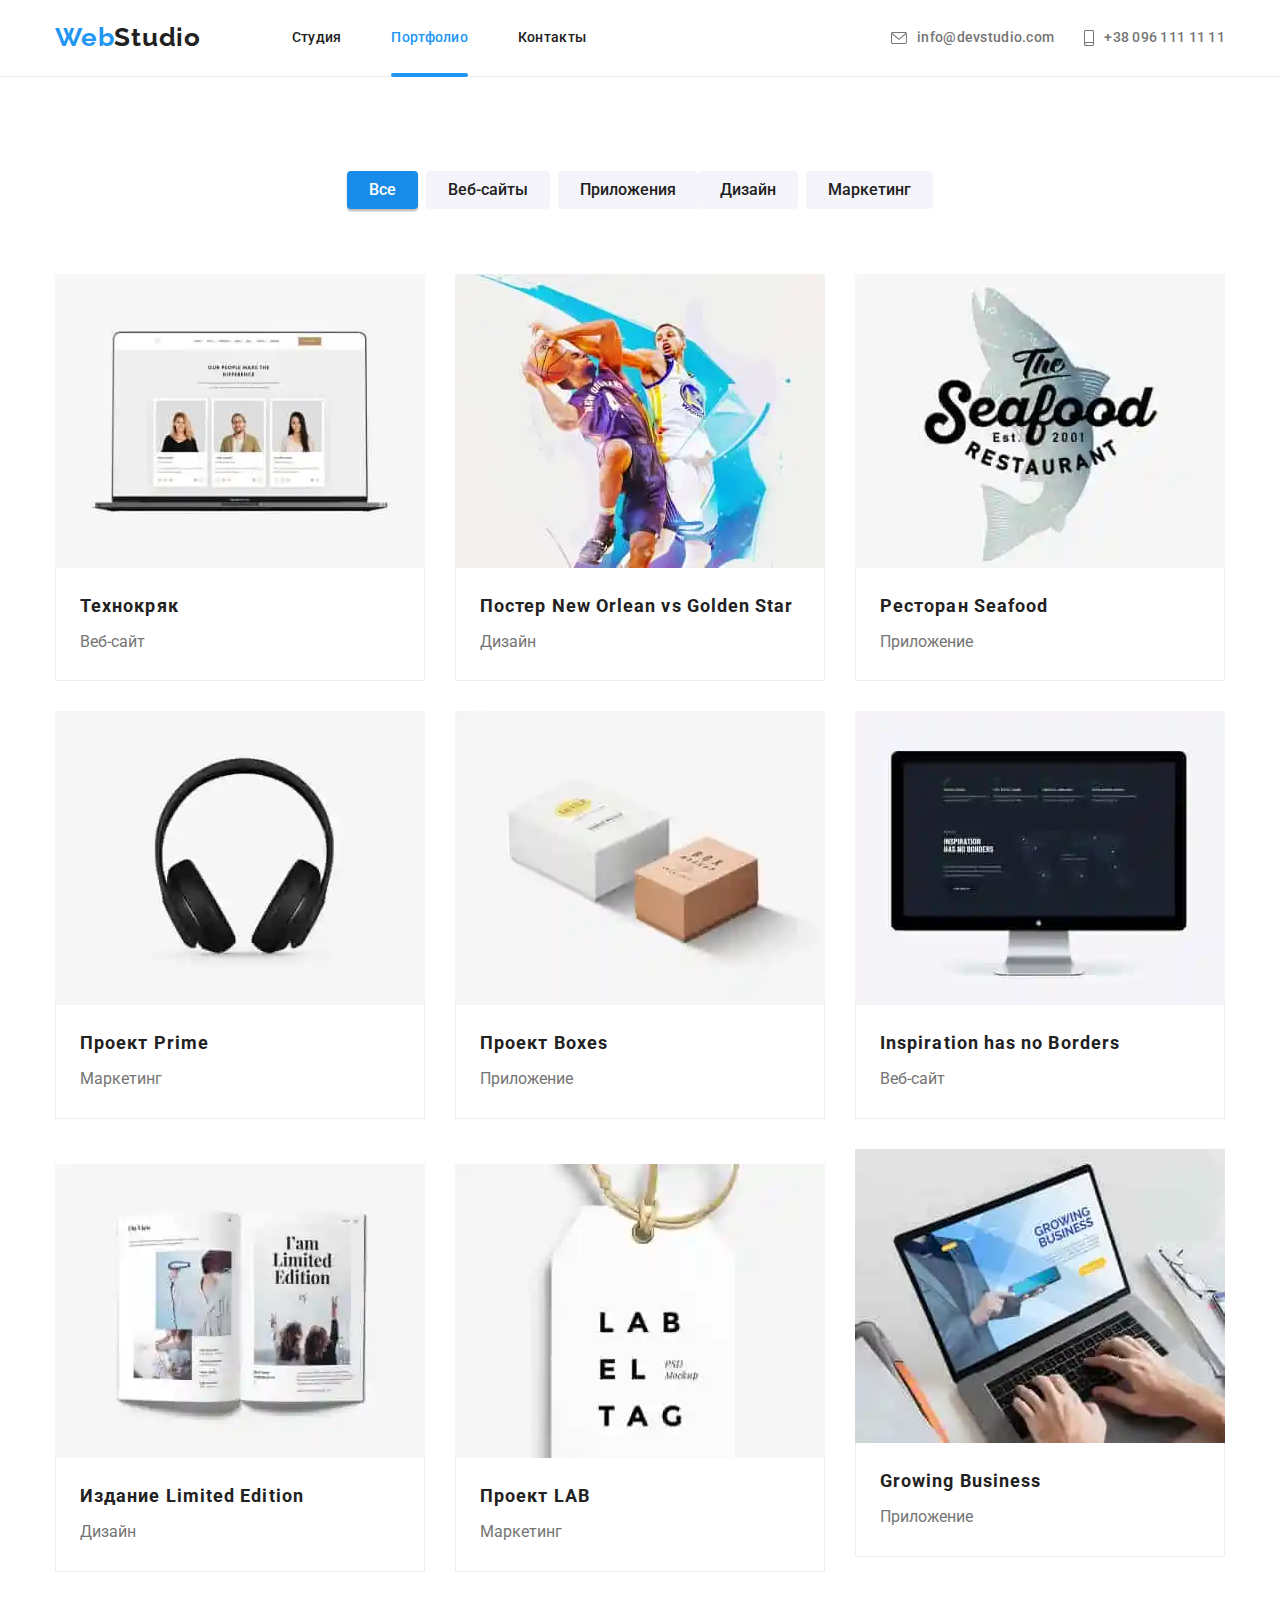
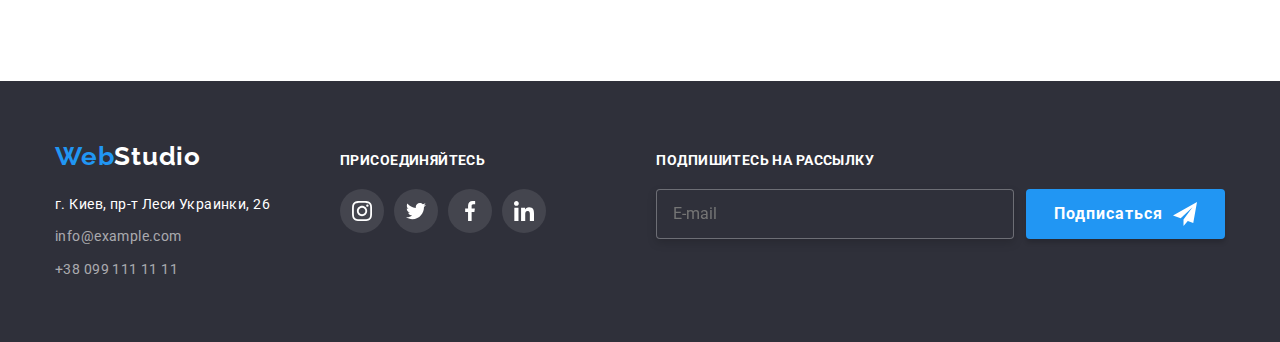
==== commit 7f47380f: "Change 18" ====
--- a/portfolio.html
+++ b/portfolio.html
@@ -16,11 +16,11 @@
     />
     <link rel="stylesheet" href="./css/main.min.css" />
   </head>
-  <body>
+  <body class="body">
     <!--Шапка сайту-->
     <header class="header">
       <div class="container header__container">
-        <a class="header-nav__logo" href="./index.html"
+        <a class="header-nav__logo" href="./index.html" aria-label="Логотип"
           ><span class="header-nav__accent">Web</span>Studio</a
         >
         <div class="nav-cont">
@@ -30,16 +30,22 @@
                 <a
                   class="header-menu__link"
                   href="./index.html"
+                  aria-label="Студия"
                   >Студия</a
                 >
               </li>
               <li class="header-menu__item">
-                <a class="header-menu__link header-menu__link--current"" href="./portfolio.html"
+                <a
+                  class="header-menu__link header-menu__link--current"
+                  href="./portfolio.html"
+                  aria-label="Портфолио"
                   >Портфолио</a
                 >
               </li>
               <li class="header-menu__item">
-                <a class="header-menu__link" href="">Контакты</a>
+                <a class="header-menu__link" aria-label="Контакты" href="#"
+                  >Контакты</a
+                >
               </li>
             </ul>
           </nav>
@@ -48,6 +54,7 @@
               <a
                 class="headers-contacts__link"
                 href="mailto:info@devstudio.com"
+                aria-label="Почта компании"
               >
                 <svg class="headers-contacts__icon" width="16px" height="12px">
                   <use href="./images/sprite.svg#icon-envelope"></use>
@@ -56,7 +63,11 @@
               </a>
             </li>
             <li class="headers-contacts__item">
-              <a class="headers-contacts__link" href="tel:+380961111111">
+              <a
+                class="headers-contacts__link"
+                href="tel:+380961111111"
+                aria-label="Номер телефона компании"
+              >
                 <svg class="headers-contacts__icon" width="10" height="16">
                   <use href="./images/sprite.svg#icon-smartphone"></use>
                 </svg>
@@ -65,51 +76,109 @@
             </li>
           </ul>
         </div>
-        <!-- BURGER-->
-        <div class="menu-burger">
-          <button class="menu-burger__close-button" type="button"></button>
-          <nav class="menu-nav">
-            <ul class="menu-list">
-              <li class="menu-list__item">
-                <a
-                  class="menu-list__link menu-list__link--current"
-                  href="./index.html"
-                  >Студия</a
-                >
-              </li>
-              <li class="menu-list__item">
-                <a class="menu-list__link" href="./portfolio.html">Портфолио</a>
-              </li>
-              <li class="menu-list__item">
-                <a class="menu-list__link" href="#">Контакты</a>
-              </li>
-              <ul class="menu-contacts">
-                <li class="menu-contacts__item">
-                  <a href="tel:+380961111111"></a>
-                </li>
-                <li class="menu-contacts__item">
-                  <a href="mailto:info@devstudio.com"></a>
-                </li>
-              </ul>
-              <ul class="header-socials">
-                <li class="header-socials__item">
-                  <a class="header-socials__link" href="#">Instagram</a>
-                </li>
-                <li class="header-socials__item">
-                  <a class="header-socials__link" href="#">Twitter</a>
-                </li>
-                <li class="header-socials__item">
-                  <a class="header-socials__link" href="#">Facebook</a>
-                </li>
-                <li class="header-socials__item">
-                  <a class="header-socials__link" href="#">LinkedIn</a>
-                </li>
-              </ul>
-            </ul>
-          </nav>
+        <button
+          data-menu-button
+          class="menu-button"
+          type="button"
+          aria-expanded="false"
+        >
+          <svg class="menu-button__icon" width="40" height="40">
+            <use
+              class="menu-burger__icon-menu"
+              href="./images/sprite.svg#icon-header-menu-close"
+            ></use>
+          </svg>
+        </button>
+        <!-- Menu burger-->
+        <div data-menu class="menu-burger">
+          <button
+            data-menu-close-button
+            type="button"
+            class="menu-burger__button"
+          >
+            <svg class="menu-burger__icon" width="40" height="40">
+              <use
+                class="menu-burger__icon-cross"
+                href="./images/sprite.svg#icon-menu-burg-close"
+              ></use>
+            </svg>
+          </button>
+          <ul class="menu-burger-list">
+            <li class="menu-burger-list__item">
+              <a
+                class="menu-burger-list__link"
+                href="./index.html"
+                aria-label="Студия"
+                >Студия</a
+              >
+            </li>
+            <li class="menu-burger-list__item">
+              <a
+                class="menu-burger-list__link menu-burger-list__link--current"
+                href="./portfolio.html"
+                aria-label="Портфолио"
+                >Портфолио</a
+              >
+            </li>
+            <li class="menu-burger-list__item">
+              <a class="menu-burger-list__link" href="#" aria-label="Контакты"
+                >Контакты</a
+              >
+            </li>
+          </ul>
+          <ul class="menu-burger-contacts">
+            <li class="menu-burger-contacts__item">
+              <a
+                class="menu-burger-contacts__link-first"
+                href="tel:+380961111111"
+                aria-label="Номер телефону компании"
+                >+38 096 111 11 11</a
+              >
+            </li>
+            <li class="menu-burger-contacts__item">
+              <a
+                class="menu-burger-contacts__link-second"
+                href="mailto:info@devstudio.com"
+                aria-label="Почта компании"
+                >info@devstudio.com</a
+              >
+            </li>
+          </ul>
+          <ul class="menu-burger-socials">
+            <li class="menu-burger-socials__item">
+              <a
+                class="menu-burger-socials__link"
+                href="#"
+                aria-label="Instagram"
+                >Instagram</a
+              >
+            </li>
+            <li class="menu-burger-socials__item">
+              <a class="menu-burger-socials__link" href="#" aria-label="Twitter"
+                >Twitter</a
+              >
+            </li>
+            <li class="menu-burger-socials__item">
+              <a
+                class="menu-burger-socials__link"
+                href="#"
+                aria-label="Facebook"
+                >Facebook</a
+              >
+            </li>
+            <li class="menu-burger-socials__item">
+              <a
+                class="menu-burger-socials__link"
+                href="#"
+                aria-label="LinkedIn"
+                >LinkedIn</a
+              >
+            </li>
+          </ul>
         </div>
       </div>
     </header>
+    <!--Контента частина сайту-->
     <main>
       <section class="section template">
         <div class="container">
@@ -150,12 +219,58 @@
             <li class="template-list__item">
               <a class="template-list__link" href="#">
                 <div class="template-thumb-container">
-                  <img
-                    src="./images/portfolioimg1.jpg"
-                    alt="Веб-сайт пример"
-                    width="370px"
-                    class="template-thumb-container__photo"
-                  />
+                  <picture>
+                    <source
+                      srcset="
+                        ./images/portfolio-thumbs/thumb1/thumb1-mob@1x.webp 1x,
+                        ./images/portfolio-thumbs/thumb1/thumb1-mob@2x.webp 2x
+                      "
+                      type="image/webp"
+                      media="(max-width: 767px)"
+                    />
+                    <source
+                      srcset="
+                        ./images/portfolio-thumbs/thumb1/thumb1-mob@1x.jpg 1x,
+                        ./images/portfolio-thumbs/thumb1/thumb1-mob@2x.jpg 2x
+                      "
+                      media="(max-width: 767px)"
+                    />
+                    <source
+                      srcset="
+                        ./images/portfolio-thumbs/thumb1/thumb1-dsktp@1x.webp 1x,
+                        ./images/portfolio-thumbs/thumb1/thumb1-dsktp@2x.webp 2x
+                      "
+                      type="image/webp"
+                      media="(min-width: 1200px)"
+                    />
+                    <source
+                      srcset="
+                        ./images/portfolio-thumbs/thumb1/thumb1-dsktp1x.jpg 1x,
+                        ./images/portfolio-thumbs/thumb1/thumb1-dsktp2x.jpg 2x
+                      "
+                      media="(min-width: 1200px)"
+                    />
+                    <source
+                      srcset="
+                        ./images/portfolio-thumbs/thumb1/thumb1-tablt@1x.webp 1x,
+                        ./images/portfolio-thumbs/thumb1/thumb1-tablt@2x.webp 2x
+                      "
+                      type="image/webp"
+                      media="(min-width: 768px)"
+                    />
+                    <source
+                      srcset="
+                        ./images/portfolio-thumbs/thumb1/thumb1-tablt@1x.jpg 1x,
+                        ./images/portfolio-thumbs/thumb1/thumb1-tablt@2x.jpg 2x
+                      "
+                      media="(min-width: 768px)"
+                    />
+                    <img
+                      src="./images/portfolio-thumbs/thumb1/thumb1-dsktp@1x.jpg"
+                      alt="Веб-сайт пример"
+                      class="template-thumb-container__photo"
+                    />
+                  </picture>
                   <div class="pop-up-container">
                     <p class="pop-up-container__txt">
                       Ресурс предлагает комплексные предложения с разным уровнем
@@ -174,12 +289,58 @@
             <li class="template-list__item">
               <a class="template-list__link" href="#">
                 <div class="template-thumb-container">
-                  <img
-                    src="./images/portfolioimg2.jpg"
-                    alt="Постер пример"
-                    width="370"
-                    class="template-thumb-container__photo"
-                  />
+                  <picture>
+                    <source
+                      srcset="
+                        ./images/portfolio-thumbs/thumb2/thumb2-mob@1x.webp 1x,
+                        ./images/portfolio-thumbs/thumb2/thumb2-mob@2x.webp 2x
+                      "
+                      type="image/webp"
+                      media="(max-width: 767px)"
+                    />
+                    <source
+                      srcset="
+                        ./images/portfolio-thumbs/thumb2/thumb2-mob@1x.jpg 1x,
+                        ./images/portfolio-thumbs/thumb2/thumb2-mob@2x.jpg 2x
+                      "
+                      media="(max-width: 767px)"
+                    />
+                    <source
+                      srcset="
+                        ./images/portfolio-thumbs/thumb2/thumb2-dsktp@1x.webp 1x,
+                        ./images/portfolio-thumbs/thumb2/thumb2-dsktp@2x.webp 2x
+                      "
+                      type="image/webp"
+                      media="(min-width: 1200px)"
+                    />
+                    <source
+                      srcset="
+                        ./images/portfolio-thumbs/thumb2/thumb2-dsktp1x.jpg 1x,
+                        ./images/portfolio-thumbs/thumb2/thumb2-dsktp2x.jpg 2x
+                      "
+                      media="(min-width: 1200px)"
+                    />
+                    <source
+                      srcset="
+                        ./images/portfolio-thumbs/thumb2/thumb2-tablt@1x.webp 1x,
+                        ./images/portfolio-thumbs/thumb2/thumb2-tablt@2x.webp 2x
+                      "
+                      type="image/webp"
+                      media="(min-width: 768px)"
+                    />
+                    <source
+                      srcset="
+                        ./images/portfolio-thumbs/thumb2/thumb2-tablt@1x.jpg 1x,
+                        ./images/portfolio-thumbs/thumb2/thumb2-tablt@2x.jpg 2x
+                      "
+                      media="(min-width: 768px)"
+                    />
+                    <img
+                      src="./images/portfolio-thumbs/thumb2/thumb2-dsktp@1x.jpg"
+                      alt="Дизайн пример"
+                      class="template-thumb-container__photo"
+                    />
+                  </picture>
                   <div class="pop-up-container">
                     <p class="pop-up-container__txt">
                       Ресурс предлагает комплексные предложения с разным уровнем
@@ -200,12 +361,58 @@
             <li class="template-list__item">
               <a class="template-list__link" href="#">
                 <div class="template-thumb-container">
-                  <img
-                    src="./images/portfolioimg3.jpg"
-                    alt="Приложение пример"
-                    width="370"
-                    class="template-thumb-container__photo"
-                  />
+                  <picture>
+                    <source
+                      srcset="
+                        ./images/portfolio-thumbs/thumb3/thumb3-mob@1x.webp 1x,
+                        ./images/portfolio-thumbs/thumb3/thumb3-mob@2x.webp 2x
+                      "
+                      type="image/webp"
+                      media="(max-width: 767px)"
+                    />
+                    <source
+                      srcset="
+                        ./images/portfolio-thumbs/thumb3/thumb3-mob@1x.jpg 1x,
+                        ./images/portfolio-thumbs/thumb3/thumb3-mob@2x.jpg 2x
+                      "
+                      media="(max-width: 767px)"
+                    />
+                    <source
+                      srcset="
+                        ./images/portfolio-thumbs/thumb3/thumb3-dsktp@1x.webp 1x,
+                        ./images/portfolio-thumbs/thumb3/thumb3-dsktp@2x.webp 2x
+                      "
+                      type="image/webp"
+                      media="(min-width: 1200px)"
+                    />
+                    <source
+                      srcset="
+                        ./images/portfolio-thumbs/thumb3/thumb3-dsktp1x.jpg 1x,
+                        ./images/portfolio-thumbs/thumb3/thumb3-dsktp2x.jpg 2x
+                      "
+                      media="(min-width: 1200px)"
+                    />
+                    <source
+                      srcset="
+                        ./images/portfolio-thumbs/thumb3/thumb3-tablt@1x.webp 1x,
+                        ./images/portfolio-thumbs/thumb3/thumb3-tablt@2x.webp 2x
+                      "
+                      type="image/webp"
+                      media="(min-width: 768px)"
+                    />
+                    <source
+                      srcset="
+                        ./images/portfolio-thumbs/thumb3/thumb3-tablt@1x.jpg 1x,
+                        ./images/portfolio-thumbs/thumb3/thumb3-tablt@2x.jpg 2x
+                      "
+                      media="(min-width: 768px)"
+                    />
+                    <img
+                      src="./images/portfolio-thumbs/thumb3/thumb3-dsktp@1x.jpg"
+                      alt="Приложение пример"
+                      class="template-thumb-container__photo"
+                    />
+                  </picture>
                   <div class="pop-up-container">
                     <p class="pop-up-container__txt">
                       Ресурс предлагает комплексные предложения с разным уровнем
@@ -226,12 +433,58 @@
             <li class="template-list__item">
               <a class="template-list__link" href="#"
                 ><div class="template-thumb-container">
-                  <img
-                    src="./images/portfolioimg4.jpg"
-                    alt="Маркетинг пример"
-                    width="370"
-                    class="template-thumb-container__photo"
-                  />
+                  <picture>
+                    <source
+                      srcset="
+                        ./images/portfolio-thumbs/thumb4/thumb4-mob@1x.webp 1x,
+                        ./images/portfolio-thumbs/thumb4/thumb4-mob@2x.webp 2x
+                      "
+                      type="image/webp"
+                      media="(max-width: 767px)"
+                    />
+                    <source
+                      srcset="
+                        ./images/portfolio-thumbs/thumb4/thumb4-mob@1x.jpg 1x,
+                        ./images/portfolio-thumbs/thumb4/thumb4-mob@2x.jpg 2x
+                      "
+                      media="(max-width: 767px)"
+                    />
+                    <source
+                      srcset="
+                        ./images/portfolio-thumbs/thumb4/thumb4-dsktp@1x.webp 1x,
+                        ./images/portfolio-thumbs/thumb4/thumb4-dsktp@2x.webp 2x
+                      "
+                      type="image/webp"
+                      media="(min-width: 1200px)"
+                    />
+                    <source
+                      srcset="
+                        ./images/portfolio-thumbs/thumb4/thumb4-dsktp1x.jpg 1x,
+                        ./images/portfolio-thumbs/thumb4/thumb4-dsktp2x.jpg 2x
+                      "
+                      media="(min-width: 1200px)"
+                    />
+                    <source
+                      srcset="
+                        ./images/portfolio-thumbs/thumb4/thumb4-tablt@1x.webp 1x,
+                        ./images/portfolio-thumbs/thumb4/thumb4-tablt@2x.webp 2x
+                      "
+                      type="image/webp"
+                      media="(min-width: 768px)"
+                    />
+                    <source
+                      srcset="
+                        ./images/portfolio-thumbs/thumb4/thumb4-tablt@1x.jpg 1x,
+                        ./images/portfolio-thumbs/thumb4/thumb4-tablt@2x.jpg 2x
+                      "
+                      media="(min-width: 768px)"
+                    />
+                    <img
+                      src="./images/portfolio-thumbs/thumb4/thumb4-dsktp@1x.jpg"
+                      alt="Маркетинг пример"
+                      class="template-thumb-container__photo"
+                    />
+                  </picture>
                   <div class="pop-up-container">
                     <p class="pop-up-container__txt">
                       Ресурс предлагает комплексные предложения с разным уровнем
@@ -252,12 +505,58 @@
             <li class="template-list__item">
               <a class="template-list__link" href="#"
                 ><div class="template-thumb-container">
-                  <img
-                    src="./images/portfolioimg5.jpg"
-                    alt="Приложение пример"
-                    width="370"
-                    class="template-thumb-container__photo"
-                  />
+                  <picture>
+                    <source
+                      srcset="
+                        ./images/portfolio-thumbs/thumb5/thumb5-mob@1x.webp 1x,
+                        ./images/portfolio-thumbs/thumb5/thumb5-mob@2x.webp 2x
+                      "
+                      type="image/webp"
+                      media="(max-width: 767px)"
+                    />
+                    <source
+                      srcset="
+                        ./images/portfolio-thumbs/thumb5/thumb5-mob@1x.jpg 1x,
+                        ./images/portfolio-thumbs/thumb5/thumb5-mob@2x.jpg 2x
+                      "
+                      media="(max-width: 767px)"
+                    />
+                    <source
+                      srcset="
+                        ./images/portfolio-thumbs/thumb5/thumb5-dsktp@1x.webp 1x,
+                        ./images/portfolio-thumbs/thumb5/thumb5-dsktp@2x.webp 2x
+                      "
+                      type="image/webp"
+                      media="(min-width: 1200px)"
+                    />
+                    <source
+                      srcset="
+                        ./images/portfolio-thumbs/thumb5/thumb5-dsktp1x.jpg 1x,
+                        ./images/portfolio-thumbs/thumb5/thumb5-dsktp2x.jpg 2x
+                      "
+                      media="(min-width: 1200px)"
+                    />
+                    <source
+                      srcset="
+                        ./images/portfolio-thumbs/thumb5/thumb5-tablt@1x.webp 1x,
+                        ./images/portfolio-thumbs/thumb5/thumb5-tablt@2x.webp 2x
+                      "
+                      type="image/webp"
+                      media="(min-width: 768px)"
+                    />
+                    <source
+                      srcset="
+                        ./images/portfolio-thumbs/thumb5/thumb5-tablt@1x.jpg 1x,
+                        ./images/portfolio-thumbs/thumb5/thumb5-tablt@2x.jpg 2x
+                      "
+                      media="(min-width: 768px)"
+                    />
+                    <img
+                      src="./images/portfolio-thumbs/thumb5/thumb5-dsktp@1x.jpg"
+                      alt="Приложение пример"
+                      class="template-thumb-container__photo"
+                    />
+                  </picture>
                   <div class="pop-up-container">
                     <p class="pop-up-container__txt">
                       Ресурс предлагает комплексные предложения с разным уровнем
@@ -278,12 +577,58 @@
             <li class="template-list__item">
               <a class="template-list__link" href="#">
                 <div class="template-thumb-container">
-                  <img
-                    src="./images/portfolioimg6.jpg"
-                    alt="Веб-сайты пример"
-                    width="370"
-                    class="template-thumb-container__photo"
-                  />
+                  <picture>
+                    <source
+                      srcset="
+                        ./images/portfolio-thumbs/thumb6/thumb6-mob@1x.webp 1x,
+                        ./images/portfolio-thumbs/thumb6/thumb6-mob@2x.webp 2x
+                      "
+                      type="image/webp"
+                      media="(max-width: 767px)"
+                    />
+                    <source
+                      srcset="
+                        ./images/portfolio-thumbs/thumb6/thumb6-mob@1x.jpg 1x,
+                        ./images/portfolio-thumbs/thumb6/thumb6-mob@2x.jpg 2x
+                      "
+                      media="(max-width: 767px)"
+                    />
+                    <source
+                      srcset="
+                        ./images/portfolio-thumbs/thumb6/thumb6-dsktp@1x.webp 1x,
+                        ./images/portfolio-thumbs/thumb6/thumb6-dsktp@2x.webp 2x
+                      "
+                      type="image/webp"
+                      media="(min-width: 1200px)"
+                    />
+                    <source
+                      srcset="
+                        ./images/portfolio-thumbs/thumb6/thumb6-dsktp1x.jpg 1x,
+                        ./images/portfolio-thumbs/thumb6/thumb6-dsktp2x.jpg 2x
+                      "
+                      media="(min-width: 1200px)"
+                    />
+                    <source
+                      srcset="
+                        ./images/portfolio-thumbs/thumb6/thumb6-tablt@1x.webp 1x,
+                        ./images/portfolio-thumbs/thumb6/thumb6-tablt@2x.webp 2x
+                      "
+                      type="image/webp"
+                      media="(min-width: 768px)"
+                    />
+                    <source
+                      srcset="
+                        ./images/portfolio-thumbs/thumb6/thumb6-tablt@1x.jpg 1x,
+                        ./images/portfolio-thumbs/thumb6/thumb6-tablt@2x.jpg 2x
+                      "
+                      media="(min-width: 768px)"
+                    />
+                    <img
+                      src="./images/portfolio-thumbs/thumb6/thumb6-dsktp@1x.jpg"
+                      alt="Веб-сайт пример"
+                      class="template-thumb-container__photo"
+                    />
+                  </picture>
                   <div class="pop-up-container">
                     <p class="pop-up-container__txt">
                       Ресурс предлагает комплексные предложения с разным уровнем
@@ -304,12 +649,58 @@
             <li class="template-list__item">
               <a class="template-list__link" href="#"
                 ><div class="template-thumb-container">
-                  <img
-                    src="./images/portfolioimg7.jpg"
-                    alt="Дизайн пример"
-                    width="370"
-                    class="template-thumb-container__photo"
-                  />
+                  <picture>
+                    <source
+                      srcset="
+                        ./images/portfolio-thumbs/thumb7/thumb7-mob@1x.webp 1x,
+                        ./images/portfolio-thumbs/thumb7/thumb7-mob@2x.webp 2x
+                      "
+                      type="image/webp"
+                      media="(max-width: 767px)"
+                    />
+                    <source
+                      srcset="
+                        ./images/portfolio-thumbs/thumb7/thumb7-mob@1x.jpg 1x,
+                        ./images/portfolio-thumbs/thumb7/thumb7-mob@2x.jpg 2x
+                      "
+                      media="(max-width: 767px)"
+                    />
+                    <source
+                      srcset="
+                        ./images/portfolio-thumbs/thumb7/thumb7-dsktp@1x.webp 1x,
+                        ./images/portfolio-thumbs/thumb7/thumb7-dsktp@2x.webp 2x
+                      "
+                      type="image/webp"
+                      media="(min-width: 1200px)"
+                    />
+                    <source
+                      srcset="
+                        ./images/portfolio-thumbs/thumb7/thumb7-dsktp1x.jpg 1x,
+                        ./images/portfolio-thumbs/thumb7/thumb7-dsktp2x.jpg 2x
+                      "
+                      media="(min-width: 1200px)"
+                    />
+                    <source
+                      srcset="
+                        ./images/portfolio-thumbs/thumb7/thumb7-tablt@1x.webp 1x,
+                        ./images/portfolio-thumbs/thumb7/thumb7-tablt@2x.webp 2x
+                      "
+                      type="image/webp"
+                      media="(min-width: 768px)"
+                    />
+                    <source
+                      srcset="
+                        ./images/portfolio-thumbs/thumb7/thumb7-tablt@1x.jpg 1x,
+                        ./images/portfolio-thumbs/thumb7/thumb7-tablt@2x.jpg 2x
+                      "
+                      media="(min-width: 768px)"
+                    />
+                    <img
+                      src="./images/portfolio-thumbs/thumb7/thumb7-dsktp@1x.jpg"
+                      alt="Дизайн пример"
+                      class="template-thumb-container__photo"
+                    />
+                  </picture>
                   <div class="pop-up-container">
                     <p class="pop-up-container__txt">
                       Ресурс предлагает комплексные предложения с разным уровнем
@@ -330,12 +721,58 @@
             <li class="template-list__item">
               <a class="template-list__link" href="#"
                 ><div class="template-thumb-container">
-                  <img
-                    src="./images/portfolioimg8.jpg"
-                    alt="Маркетинг пример"
-                    width="370"
-                    class="template-thumb-container__photo"
-                  />
+                  <picture>
+                    <source
+                      srcset="
+                        ./images/portfolio-thumbs/thumb8/thumb8-mob@1x.webp 1x,
+                        ./images/portfolio-thumbs/thumb8/thumb8-mob@2x.webp 2x
+                      "
+                      type="image/webp"
+                      media="(max-width: 767px)"
+                    />
+                    <source
+                      srcset="
+                        ./images/portfolio-thumbs/thumb8/thumb8-mob@1x.jpg 1x,
+                        ./images/portfolio-thumbs/thumb8/thumb8-mob@2x.jpg 2x
+                      "
+                      media="(max-width: 767px)"
+                    />
+                    <source
+                      srcset="
+                        ./images/portfolio-thumbs/thumb8/thumb8-dsktp@1x.webp 1x,
+                        ./images/portfolio-thumbs/thumb8/thumb8-dsktp@2x.webp 2x
+                      "
+                      type="image/webp"
+                      media="(min-width: 1200px)"
+                    />
+                    <source
+                      srcset="
+                        ./images/portfolio-thumbs/thumb8/thumb8-dsktp1x.jpg 1x,
+                        ./images/portfolio-thumbs/thumb8/thumb8-dsktp2x.jpg 2x
+                      "
+                      media="(min-width: 1200px)"
+                    />
+                    <source
+                      srcset="
+                        ./images/portfolio-thumbs/thumb8/thumb8-tablt@1x.webp 1x,
+                        ./images/portfolio-thumbs/thumb8/thumb8-tablt@2x.webp 2x
+                      "
+                      type="image/webp"
+                      media="(min-width: 768px)"
+                    />
+                    <source
+                      srcset="
+                        ./images/portfolio-thumbs/thumb8/thumb8-tablt@1x.jpg 1x,
+                        ./images/portfolio-thumbs/thumb8/thumb8-tablt@2x.jpg 2x
+                      "
+                      media="(min-width: 768px)"
+                    />
+                    <img
+                      src="./images/portfolio-thumbs/thumb8/thumb8-dsktp@1x.jpg"
+                      alt="Маркетинг пример"
+                      class="template-thumb-container__photo"
+                    />
+                  </picture>
                   <div class="pop-up-container">
                     <p class="pop-up-container__txt">
                       Ресурс предлагает комплексные предложения с разным уровнем
@@ -354,12 +791,58 @@
             <li class="template-list__item">
               <a class="template-list__link" href="#"
                 ><div class="template-thumb-container">
-                  <img
-                    src="./images/portfolioimg9.jpg"
-                    alt="Приложение пример"
-                    width="370"
-                    class="template-thumb-container__photo"
-                  />
+                  <picture>
+                    <source
+                      srcset="
+                        ./images/portfolio-thumbs/thumb9/thumb9-mob@1x.webp 1x,
+                        ./images/portfolio-thumbs/thumb9/thumb9-mob@2x.webp 2x
+                      "
+                      type="image/webp"
+                      media="(max-width: 767px)"
+                    />
+                    <source
+                      srcset="
+                        ./images/portfolio-thumbs/thumb9/thumb9-mob@1x.jpg 1x,
+                        ./images/portfolio-thumbs/thumb9/thumb9-mob@2x.jpg 2x
+                      "
+                      media="(max-width: 767px)"
+                    />
+                    <source
+                      srcset="
+                        ./images/portfolio-thumbs/thumb9/thumb9-dsktp@1x.webp 1x,
+                        ./images/portfolio-thumbs/thumb9/thumb9-dsktp@2x.webp 2x
+                      "
+                      type="image/webp"
+                      media="(min-width: 1200px)"
+                    />
+                    <source
+                      srcset="
+                        ./images/portfolio-thumbs/thumb9/thumb9-dsktp1x.jpg 1x,
+                        ./images/portfolio-thumbs/thumb9/thumb9-dsktp2x.jpg 2x
+                      "
+                      media="(min-width: 1200px)"
+                    />
+                    <source
+                      srcset="
+                        ./images/portfolio-thumbs/thumb9/thumb9-tablt@1x.webp 1x,
+                        ./images/portfolio-thumbs/thumb9/thumb9-tablt@2x.webp 2x
+                      "
+                      type="image/webp"
+                      media="(min-width: 768px)"
+                    />
+                    <source
+                      srcset="
+                        ./images/portfolio-thumbs/thumb9/thumb9-tablt@1x.jpg 1x,
+                        ./images/portfolio-thumbs/thumb9/thumb9-tablt@2x.jpg 2x
+                      "
+                      media="(min-width: 768px)"
+                    />
+                    <img
+                      src="./images/portfolio-thumbs/thumb9/thumb9-dsktp@1x.jpg"
+                      alt="Приложение пример"
+                      class="template-thumb-container__photo"
+                    />
+                  </picture>
                   <div class="pop-up-container">
                     <p class="pop-up-container__txt">
                       Ресурс предлагает комплексные предложения с разным уровнем
@@ -413,31 +896,47 @@
           </div>
           <div class="footer-social-net-cont">
             <h2 class="footer-social-net-cont__title">Присоединяйтесь</h2>
-            <ul class="footer-social-net-list">
-              <li class="footer-social-net-list__item">
-                <a class="footer-social-net-list__link" href="#">
-                  <svg class="footer-social-net-list__icon">
+            <ul class="footer-social-list">
+              <li class="footer-social-list__item">
+                <a
+                  class="footer-social-list__link"
+                  href="#"
+                  aria-label="Instagram"
+                >
+                  <svg class="footer-social-list__icon">
                     <use href="./images/sprite.svg#icon-instagram"></use>
                   </svg>
                 </a>
               </li>
-              <li class="footer-social-net-list__item">
-                <a class="footer-social-net-list__link" href="#">
-                  <svg class="footer-social-net-list__icon">
+              <li class="footer-social-list__item">
+                <a
+                  class="footer-social-list__link"
+                  href="#"
+                  aria-label="Twitter"
+                >
+                  <svg class="footer-social-list__icon">
                     <use href="./images/sprite.svg#icon-twitter"></use>
                   </svg>
                 </a>
               </li>
-              <li class="footer-social-net-list__item">
-                <a class="footer-social-net-list__link" href="#">
-                  <svg class="footer-social-net-list__icon">
+              <li class="footer-social-list__item">
+                <a
+                  class="footer-social-list__link"
+                  href="#"
+                  aria-label="Facebook"
+                >
+                  <svg class="footer-social-list__icon">
                     <use href="./images/sprite.svg#icon-facebook"></use>
                   </svg>
                 </a>
               </li>
-              <li class="footer-social-net-list__item">
-                <a class="footer-social-net-list__link" href="#">
-                  <svg class="footer-social-net-list__icon">
+              <li class="footer-social-list__item">
+                <a
+                  class="footer-social-list__link"
+                  href="#"
+                  aria-label="LinkedIn"
+                >
+                  <svg class="footer-social-list__icon">
                     <use href="./images/sprite.svg#icon-linkedin"></use>
                   </svg>
                 </a>
@@ -458,7 +957,11 @@
               />
               <button type="submit" class="footer-form-button">
                 Подписаться
-                <svg class="footer-form-svg" width="24px" height="24px">
+                <svg
+                  class="animate__animated animate__swing footer-form-svg"
+                  width="24px"
+                  height="24px"
+                >
                   <use href="./images/sprite.svg#icon-send"></use>
                 </svg>
               </button>
@@ -468,4 +971,5 @@
       </div>
     </footer>
   </body>
+  <script src="./js/mobile-menu.js"></script>
 </html>
--- a/css/main.min.css
+++ b/css/main.min.css
@@ -1 +1 @@
-html{-webkit-box-sizing:border-box;box-sizing:border-box}*,*::after,*::before{-webkit-box-sizing:inherit;box-sizing:inherit}h1,h2,h3,h4,h5,h6,p{margin-top:0}ul{list-style:none;padding-left:0;margin:0}a{text-decoration:none;color:inherit}img{display:block;max-width:100%;height:auto}address{font-style:normal}body{font-family:"Roboto","Verdana";color:#212121}.container{max-width:480px;margin:0 auto;padding-left:15px;padding-right:15px}@media screen and (min-width: 480px){.container{min-width:480px;padding-left:15px;padding-right:15px}}@media screen and (min-width: 768px){.container{min-width:768px;padding-left:15px;padding-right:15px}}@media screen and (min-width: 1200px){.container{min-width:1200px;padding-left:15px;padding-right:15px}}.section{padding:60px 0}@media screen and (min-width: 768px){.section{padding:60px 0}}@media screen and (min-width: 1200px){.section{padding:94px 0}}.header{border-bottom:1px solid #ececec}@media screen and (min-width: 768px){.header__container{display:-webkit-box;display:-ms-flexbox;display:flex;-webkit-box-pack:justify;-ms-flex-pack:justify;justify-content:space-between;-webkit-box-align:center;-ms-flex-align:center;align-items:center;font-size:14px}}@media screen and (min-width: 1200px){.header__container{display:-webkit-box;display:-ms-flexbox;display:flex;-webkit-box-pack:justify;-ms-flex-pack:justify;justify-content:space-between;-webkit-box-align:center;-ms-flex-align:center;align-items:center}}.nav-cont{display:none}@media screen and (min-width: 768px){.nav-cont{display:-webkit-box;display:-ms-flexbox;display:flex}}@media screen and (min-width: 1200px){.nav-cont{display:-webkit-box;display:-ms-flexbox;display:flex;-webkit-box-pack:center;-ms-flex-pack:center;justify-content:center}}@media screen and (min-width: 768px){.header-nav{margin-right:84px}}@media screen and (min-width: 1200px){.header-nav{margin-right:305px}}.header-nav__logo{display:block;text-decoration:none;font-family:"Raleway","Verdana";font-weight:700;font-size:24px;line-height:1.2;letter-spacing:.03em;color:#212121}@media screen and (min-width: 1200px){.header-nav__logo{font-size:26px}}.header-nav__accent{color:#2196f3}.header-menu{display:-webkit-box;display:-ms-flexbox;display:flex;gap:50px;list-style:none;font-weight:500;font-size:14px;line-height:1.14;letter-spacing:.02em}.header-menu__link{display:block;padding:30px 0;color:#212121;-webkit-transition:color 250ms cubic-bezier(0.4, 0, 0.2, 1);transition:color 250ms cubic-bezier(0.4, 0, 0.2, 1)}.header-menu__link:hover,.header-menu__link :focus{color:#2196f3}.header-menu__link:active{color:#0f4877}.header-menu__link--current{position:relative;color:#2196f3}.header-menu__link--current:after{content:"";position:absolute;bottom:-1px;left:0;height:4px;width:100%;border-radius:2px;background-color:#2196f3}.header-contacts{display:none}@media screen and (min-width: 768px){.header-contacts{display:-webkit-box;display:-ms-flexbox;display:flex;-webkit-box-pack:center;-ms-flex-pack:center;justify-content:center;-webkit-box-align:baseline;-ms-flex-align:baseline;align-items:baseline;-webkit-box-orient:vertical;-webkit-box-direction:normal;-ms-flex-direction:column;flex-direction:column}}@media screen and (min-width: 768px){.headers-contacts__item{margin-bottom:10px}.headers-contacts__item:last-child{margin-bottom:0}}@media screen and (min-width: 1200px){.header-contacts{display:-webkit-box;display:-ms-flexbox;display:flex;-webkit-box-orient:horizontal;-webkit-box-direction:normal;-ms-flex-direction:row;flex-direction:row;-webkit-box-pack:center;-ms-flex-pack:center;justify-content:center;-webkit-box-align:center;-ms-flex-align:center;align-items:center}}@media screen and (min-width: 1200px){.headers-contacts__item{margin-right:30px;margin-bottom:0}.headers-contacts__item:last-child{margin-right:0}}.headers-contacts__link{text-decoration:none;font-weight:500;font-size:12px;line-height:1.14;letter-spacing:.02em;color:#757575;-webkit-transition:color 250ms cubic-bezier(0.4, 0, 0.2, 1);transition:color 250ms cubic-bezier(0.4, 0, 0.2, 1)}.headers-contacts__link:hover,.headers-contacts__link :focus{color:#2196f3}.headers-contacts__link:active{color:#0f4877}@media screen and (min-width: 1200px){.headers-contacts__link{display:-webkit-box;display:-ms-flexbox;display:flex;-webkit-box-align:center;-ms-flex-align:center;align-items:center;font-size:14px}}.headers-contacts__icon{margin-right:10px;fill:currentColor}.section-hero{max-width:1600px;height:600px;padding:200px 0;margin:0 auto;background-image:-webkit-gradient(linear, left top, right top, from(rgba(47, 48, 58, 0.4)), to(rgba(47, 48, 58, 0.4))),url(../images/hero-bgimg.jpg);background-image:linear-gradient(to right, rgba(47, 48, 58, 0.4), rgba(47, 48, 58, 0.4)),url(../images/hero-bgimg.jpg);background-color:#2f303a;background-size:cover;background-position:center;background-repeat:no-repeat}.hero__title{margin-bottom:30px;text-align:center;font-weight:900;font-size:26px;line-height:1.6;text-align:center;letter-spacing:.06em;text-transform:uppercase;color:#fff}@media screen and (min-width: 1200px){.hero__title{font-size:44px;line-height:1.36}}.hero__button{display:block;margin:0 auto;padding:10px 32px 10px 32px;border:none;border-radius:4px;font-family:inherit;cursor:pointer;letter-spacing:.06em;font-weight:700;font-size:16px;line-height:1.875;background:#2196f3;color:#fff;-webkit-box-shadow:0px 4px 4px rgba(0,0,0,.15);box-shadow:0px 4px 4px rgba(0,0,0,.15);-webkit-transition:background-color 250ms cubic-bezier(0.4, 0, 0.2, 1),color 250ms cubic-bezier(0.4, 0, 0.2, 1);transition:background-color 250ms cubic-bezier(0.4, 0, 0.2, 1),color 250ms cubic-bezier(0.4, 0, 0.2, 1)}.hero__button:hover,.hero__button :focus{background-color:#188ce8}.hero__button:active{background-color:#0f4877}.features__title--hidden{position:absolute;width:1px;height:1px;margin:-1px;border:0;padding:0;white-space:nowrap;-webkit-clip-path:inset(100%);clip-path:inset(100%);clip:rect(0 0 0 0);overflow:hidden}.features-list{display:block;margin:0 auto}@media screen and (min-width: 768px){.features-list{display:-webkit-box;display:-ms-flexbox;display:flex;-ms-flex-wrap:wrap;flex-wrap:wrap;gap:30px}}@media screen and (min-width: 1200px){.features-list{display:-webkit-box;display:-ms-flexbox;display:flex;-webkit-box-pack:justify;-ms-flex-pack:justify;justify-content:space-between}}.features-list__item{width:100%}@media screen and (min-width: 768px){.features-list__item{width:354px}}@media screen and (min-width: 1200px){.features-list__item{width:270px}}.container-wrapper{display:-webkit-box;display:-ms-flexbox;display:flex;-webkit-box-pack:center;-ms-flex-pack:center;justify-content:center;-webkit-box-align:center;-ms-flex-align:center;align-items:center;height:120px;margin-bottom:30px;background-color:#f5f4fa}.features-list__title{margin-bottom:10px;text-transform:uppercase;font-size:14px;line-height:1.14;letter-spacing:.03em}.features-list__description{font-size:14px;line-height:1.71;letter-spacing:.03em;color:#757575}.activity--section{padding-top:0;display:none}@media screen and (min-width: 1200px){.activity--section{display:block}}.activity__title{text-align:center;margin-bottom:50px;font-weight:700;font-size:36px;line-height:1.16;letter-spacing:.03em}.activity-list{display:-webkit-box;display:-ms-flexbox;display:flex;-webkit-box-pack:justify;-ms-flex-pack:justify;justify-content:space-between}.activity-list__wrapper{position:relative}.activity-list__text{position:absolute;bottom:0;width:100%;padding:27px 0 27px 0;margin:0;text-transform:uppercase;text-align:center;font-family:"Roboto",sans-serif;font-weight:700;font-size:14px;line-height:1.14;letter-spacing:.03em;color:#fff;background:rgba(47,48,58,.8)}.team{background-color:#f5f4fa}.team__title{margin-bottom:50px;text-align:center;font-weight:700;font-size:36px;line-height:1.16;letter-spacing:.03em;color:#212121}.team-members-list{display:block}@media screen and (min-width: 768px){.team-members-list{display:-webkit-box;display:-ms-flexbox;display:flex;-webkit-box-pack:center;-ms-flex-pack:center;justify-content:center;-ms-flex-wrap:wrap;flex-wrap:wrap;gap:30px}}.team-members-list__item{border-radius:0px 0px 4px 4px;background-color:#fff;-webkit-box-shadow:0px 1px 3px rgba(0,0,0,.12),0px 1px 1px rgba(0,0,0,.14),0px 2px 1px rgba(0,0,0,.2);box-shadow:0px 1px 3px rgba(0,0,0,.12),0px 1px 1px rgba(0,0,0,.14),0px 2px 1px rgba(0,0,0,.2);margin-bottom:30px}@media screen and (min-width: 768px){.team-members-list__item{margin-bottom:0}}.team-members-list__item:nth-child(4){margin-bottom:0px}.team-members-information-block{padding:30px 0 30px 0}.team-members-list__pic{margin:0 auto}.team-members-information-block__name{text-align:center;margin-bottom:10px;font-weight:500;font-size:16px;line-height:1.18;letter-spacing:.03em;color:#212121}.team-members-information-block__pos{margin-bottom:16px;text-align:center;font-size:16px;line-height:1.18;letter-spacing:.03em;color:#757575}.team-members-social-net-list{display:-webkit-box;display:-ms-flexbox;display:flex;-webkit-box-pack:center;-ms-flex-pack:center;justify-content:center;-webkit-box-align:center;-ms-flex-align:center;align-items:center}.team-members-social-net-list__item{margin-left:10px}.team-members-social-net-list__item:nth-child(1){margin-left:0}.team-members-social-net-list__item:nth-child(4){margin-right:0}.team-members-social-net-list__link{display:-webkit-box;display:-ms-flexbox;display:flex;-webkit-box-pack:center;-ms-flex-pack:center;justify-content:center;-webkit-box-align:center;-ms-flex-align:center;align-items:center;width:44px;height:44px;border-radius:50%;color:#afb1b8;-webkit-transition:color 250ms cubic-bezier(0.4, 0, 0.2, 1),background-color 250ms cubic-bezier(0.4, 0, 0.2, 1);transition:color 250ms cubic-bezier(0.4, 0, 0.2, 1),background-color 250ms cubic-bezier(0.4, 0, 0.2, 1)}.team-members-social-net-list__link:hover,.team-members-social-net-list__link :focus{background-color:#2196f3;color:#fff}.team-members-social-net-list__link:active{background-color:#0f4877;color:#cecece}.team-members-social-net-list__icon{width:20px;height:20px;fill:currentColor}.clients{padding:74px 0 94px 0;background-color:#fff}.clients__title{text-align:center;margin-bottom:50px;font-weight:700;font-size:36px;line-height:1.16;letter-spacing:.03em}.clients-list{display:-webkit-box;display:-ms-flexbox;display:flex;-webkit-box-pack:center;-ms-flex-pack:center;justify-content:center;-ms-flex-wrap:wrap;flex-wrap:wrap;gap:30px}@media screen and (min-width: 768px){.clients-list .clients-list{display:-webkit-box;display:-ms-flexbox;display:flex;-webkit-box-pack:center;-ms-flex-pack:center;justify-content:center;-ms-flex-wrap:wrap;flex-wrap:wrap;gap:30px}}@media screen and (min-width: 1200px){.clients-list .clients-list{display:-webkit-box;display:-ms-flexbox;display:flex;-webkit-box-pack:justify;-ms-flex-pack:justify;justify-content:space-between}}.client-list__link{display:-webkit-box;display:-ms-flexbox;display:flex;-webkit-box-align:center;-ms-flex-align:center;align-items:center;-webkit-box-pack:center;-ms-flex-pack:center;justify-content:center;border:1px solid #afb1b8;border-radius:4px;width:170px;height:92px;color:#afb1b8;-webkit-transition:border-color 250ms cubic-bezier(0.4, 0, 0.2, 1),color 250ms cubic-bezier(0.4, 0, 0.2, 1);transition:border-color 250ms cubic-bezier(0.4, 0, 0.2, 1),color 250ms cubic-bezier(0.4, 0, 0.2, 1)}.client-list__link:hover,.client-list__link :focus{border-color:#2196f3;color:#2196f3}.client-list__link:active{border-color:#0f4877;color:#0f4877}.client-list__icon{fill:currentColor}.footer{padding:60px 0 60px 0;background-color:#2f303a}.footer-contacts{text-align:center;margin-bottom:60px}@media screen and (min-width: 1200px){.footer-container{display:-webkit-box;display:-ms-flexbox;display:flex;-webkit-box-align:baseline;-ms-flex-align:baseline;align-items:baseline;-webkit-box-pack:justify;-ms-flex-pack:justify;justify-content:space-between}}@media screen and (min-width: 1200px){.footer-contacts{text-align:left;margin-bottom:0}}@media screen and (min-width: 768px){.footer-contacts-social-cont{display:-webkit-box;display:-ms-flexbox;display:flex;-webkit-box-align:baseline;-ms-flex-align:baseline;align-items:baseline;-ms-flex-pack:distribute;justify-content:space-around}}@media screen and (min-width: 1200px){.footer-contacts-social-cont{display:-webkit-box;display:-ms-flexbox;display:flex}.footer-contacts-social-cont .footer-social-net-cont{margin-left:70px}}.footer-contacts__logo{display:inline-block;margin-bottom:20px;text-decoration:none;font-family:"Raleway","Verdana";font-weight:700;font-size:26px;line-height:1.2;letter-spacing:.03em;color:#fff}.footer-contacts__accent{color:#2196f3}.footer-contacts__adress{margin-bottom:9px;font-style:unset;font-weight:400;font-size:14px;line-height:24px;letter-spacing:.03em}.footer-contacts__link{color:#fff;-webkit-transition:color 250ms cubic-bezier(0.4, 0, 0.2, 1);transition:color 250ms cubic-bezier(0.4, 0, 0.2, 1)}.footer-list{list-style:none;font-weight:400;font-size:14px;line-height:1.7;letter-spacing:.03em}.footer-list__item:not(:last-child){margin-bottom:9px}.footer-list__link{display:inline-block;text-decoration:none;color:rgba(255,255,255,.6);-webkit-transition:color 250ms cubic-bezier(0.4, 0, 0.2, 1);transition:color 250ms cubic-bezier(0.4, 0, 0.2, 1)}.footer-list__link:hover,.footer-list__link :focus{color:#2196f3}.footer-list__link:active{color:#0f4877}.footer-social-net-cont{margin-bottom:60px}@media screen and (min-width: 1200px){.footer-social-net-cont{margin-bottom:0}}.footer-social-net-cont__title{text-align:center;margin-bottom:20px;text-transform:uppercase;font-weight:700;font-size:14px;line-height:1.14;letter-spacing:.03em;color:#fff}@media screen and (min-width: 1200px){.footer-social-net-cont__title{text-align:left}}.footer-social-net-list{display:-webkit-box;display:-ms-flexbox;display:flex;-webkit-box-pack:center;-ms-flex-pack:center;justify-content:center;-webkit-box-align:center;-ms-flex-align:center;align-items:center}.footer-social-net-list__item{margin-left:10px}.footer-social-net-list__item:nth-child(1){margin-left:0}.footer-social-net-list__item:nth-child(4){margin-right:0}.footer-social-net-list__link{display:-webkit-box;display:-ms-flexbox;display:flex;-webkit-box-pack:center;-ms-flex-pack:center;justify-content:center;-webkit-box-align:center;-ms-flex-align:center;align-items:center;border-radius:50%;width:44px;height:44px;color:#fff;background-color:rgba(255,255,255,.1);-webkit-transition:background-color 250ms cubic-bezier(0.4, 0, 0.2, 1);transition:background-color 250ms cubic-bezier(0.4, 0, 0.2, 1)}.footer-social-net-list__link:hover,.footer-social-net-list__link :focus{background-color:#2196f3}.footer-social-net-list__link:active{background-color:#0f4877;fill:#cecece}.footer-social-net-list__icon{height:20px;width:20px;fill:currentColor}.footer-form-container{margin-left:auto}@media screen and (min-width: 768px){.footer-form{display:-webkit-box;display:-ms-flexbox;display:flex;-webkit-box-pack:center;-ms-flex-pack:center;justify-content:center;-webkit-box-orient:vertical;-webkit-box-direction:normal;-ms-flex-direction:column;flex-direction:column}}@media screen and (min-width: 768px){.input-submit-container{display:-webkit-inline-box;display:-ms-inline-flexbox;display:inline-flex;-webkit-box-orient:vertical;-webkit-box-direction:normal;-ms-flex-direction:column;flex-direction:column}}@media screen and (min-width: 1200px){.input-submit-container{display:-webkit-box;display:-ms-flexbox;display:flex;-webkit-box-orient:horizontal;-webkit-box-direction:normal;-ms-flex-direction:row;flex-direction:row;-webkit-box-align:baseline;-ms-flex-align:baseline;align-items:baseline}}.footer-form-input{width:100%;height:50px;margin-bottom:20px;padding:0 0 0 16px;margin-right:12px;border:1px solid rgba(255,255,255,.3);border-radius:4px;-webkit-filter:drop-shadow(0px 4px 4px rgba(0, 0, 0, 0.15));filter:drop-shadow(0px 4px 4px rgba(0, 0, 0, 0.15));color:#fff;background-color:#2f303a}@media screen and (min-width: 768px){.footer-form-input{max-width:450px;margin:0 auto;margin-bottom:20px}}@media screen and (min-width: 1200px){.footer-form-input{width:358px;margin:0}}.footer-title-email{display:block;margin-bottom:20px;text-align:center;font-weight:700;font-size:14px;line-height:1.14;letter-spacing:.03em;text-transform:uppercase;color:#fff}@media screen and (min-width: 1200px){.footer-title-email{text-align:left}}.footer-form-button{display:block;margin:0 auto;padding:10px 28px 10px 28px;border:0;border-radius:4px;-webkit-box-shadow:0px 4px 4px rgba(0,0,0,.15);box-shadow:0px 4px 4px rgba(0,0,0,.15);cursor:pointer;font-weight:700;font-size:16px;line-height:1.875;letter-spacing:.06em;color:#fff;background:#2196f3;-webkit-transition:background-color 250ms cubic-bezier(0.4, 0, 0.2, 1);transition:background-color 250ms cubic-bezier(0.4, 0, 0.2, 1)}.footer-form-button:hover,.footer-form-button :focus{background-color:#188ce8}.footer-form-button:active{background-color:#0f4877}@media screen and (min-width: 1200px){.footer-form-button{display:-webkit-box;display:-ms-flexbox;display:flex;-webkit-box-align:center;-ms-flex-align:center;align-items:center;margin-left:12px}}.footer-form-svg{margin-left:10px;fill:currentColor}.template-container__title-hidden{display:none;text-align:center;font-weight:700;font-size:36px;line-height:1.16;letter-spacing:.03em;color:#212121}.filters-list{margin-bottom:50px}@media screen and (min-width: 768px){.filters-list{display:-webkit-box;display:-ms-flexbox;display:flex;-webkit-box-pack:center;-ms-flex-pack:center;justify-content:center}}@media screen and (min-width: 1200px){.filters-list{display:-webkit-box;display:-ms-flexbox;display:flex;-webkit-box-pack:center;-ms-flex-pack:center;justify-content:center}}.filter-list__item{display:inline-block;margin-left:8px;margin-bottom:15px}.filter-list__item:first-child{margin-left:0}.filter-list__item:nth-child(4){margin-left:0}@media screen and (min-width: 768px){.filter-list__item .filter-list__item{display:-webkit-box;display:-ms-flexbox;display:flex;-webkit-box-pack:center;-ms-flex-pack:center;justify-content:center;-webkit-box-align:center;-ms-flex-align:center;align-items:center;margin-left:8px}.filter-list__item .filter-list__item:first-child{margin-left:0}}.filter-list__button{padding:6px 22px;border:none;border-radius:4px;text-align:center;font-family:inherit;cursor:pointer;font-weight:500;font-size:16px;line-height:1.6;color:#212121;background:#f5f4fa;-webkit-transition:color 250ms cubic-bezier(0.4, 0, 0.2, 1),background-color 250ms cubic-bezier(0.4, 0, 0.2, 1),-webkit-box-shadow 250ms cubic-bezier(0.4, 0, 0.2, 1);transition:color 250ms cubic-bezier(0.4, 0, 0.2, 1),background-color 250ms cubic-bezier(0.4, 0, 0.2, 1),-webkit-box-shadow 250ms cubic-bezier(0.4, 0, 0.2, 1);transition:color 250ms cubic-bezier(0.4, 0, 0.2, 1),box-shadow 250ms cubic-bezier(0.4, 0, 0.2, 1),background-color 250ms cubic-bezier(0.4, 0, 0.2, 1);transition:color 250ms cubic-bezier(0.4, 0, 0.2, 1),box-shadow 250ms cubic-bezier(0.4, 0, 0.2, 1),background-color 250ms cubic-bezier(0.4, 0, 0.2, 1),-webkit-box-shadow 250ms cubic-bezier(0.4, 0, 0.2, 1)}.filter-list__button:hover,.filter-list__button :focus{background-color:#188ce8;color:#fff;-webkit-box-shadow:0px 3px 1px rgba(0,0,0,.1),0px 1px 2px rgba(0,0,0,.08),0px 2px 2px rgba(0,0,0,.12);box-shadow:0px 3px 1px rgba(0,0,0,.1),0px 1px 2px rgba(0,0,0,.08),0px 2px 2px rgba(0,0,0,.12)}.filter-list__button:active{background-color:#0f4877;color:#fff}.filter-list__current-button{background-color:#188ce8;color:#fff;-webkit-box-shadow:0px 3px 1px rgba(0,0,0,.1),0px 1px 2px rgba(0,0,0,.08),0px 2px 2px rgba(0,0,0,.12);box-shadow:0px 3px 1px rgba(0,0,0,.1),0px 1px 2px rgba(0,0,0,.08),0px 2px 2px rgba(0,0,0,.12)}.template-title{text-align:center;font-weight:700;font-size:36px;line-height:1.16;letter-spacing:.03em;color:#212121}.template-list{display:-webkit-box;display:-ms-flexbox;display:flex;-webkit-box-orient:vertical;-webkit-box-direction:normal;-ms-flex-direction:column;flex-direction:column;-webkit-box-align:center;-ms-flex-align:center;align-items:center}@media screen and (min-width: 768px){.template-list{display:-webkit-box;display:-ms-flexbox;display:flex;-webkit-box-orient:horizontal;-webkit-box-direction:normal;-ms-flex-direction:row;flex-direction:row;-ms-flex-wrap:wrap;flex-wrap:wrap;margin-top:-30px;margin-left:-30px}}@media screen and (min-width: 768px){.template-list{display:-webkit-box;display:-ms-flexbox;display:flex;-ms-flex-wrap:wrap;flex-wrap:wrap;margin:0 auto;margin-top:-30px;margin-left:-30px}}.template-list__item{width:100%;margin-bottom:30px}.template-list__item:nth-child(9){margin-bottom:0}@media screen and (min-width: 768px){.template-list__item{-ms-flex-preferred-size:calc(50% - 30px);flex-basis:calc(50% - 30px);margin-top:30px;margin-left:30px;margin-bottom:0}}@media screen and (min-width: 1200px){.template-list__item{-ms-flex-preferred-size:calc(33.3333333333% - 30px);flex-basis:calc(33.3333333333% - 30px);margin-top:30px;margin-left:30px}.template-list__item:nth-child(9){margin-bottom:30px}}.template-list__link{display:block;-webkit-transition:-webkit-box-shadow 250ms cubic-bezier(0.4, 0, 0.2, 1);transition:-webkit-box-shadow 250ms cubic-bezier(0.4, 0, 0.2, 1);transition:box-shadow 250ms cubic-bezier(0.4, 0, 0.2, 1);transition:box-shadow 250ms cubic-bezier(0.4, 0, 0.2, 1), -webkit-box-shadow 250ms cubic-bezier(0.4, 0, 0.2, 1)}.template-list__link:hover,.template-list__link :focus{-webkit-box-shadow:0px 1px 1px rgba(0,0,0,.12),0px 4px 4px rgba(0,0,0,.06),1px 4px 6px rgba(0,0,0,.16);box-shadow:0px 1px 1px rgba(0,0,0,.12),0px 4px 4px rgba(0,0,0,.06),1px 4px 6px rgba(0,0,0,.16)}.template-thumb-container{position:relative;overflow:hidden}.pop-up-container{position:absolute;bottom:0;top:100%;width:100%;height:auto;padding:63px 24px 63px 24px;opacity:1;background-color:rgba(33,150,243,.9);-webkit-transition:250ms cubic-bezier(0.4, 0, 0.2, 1);transition:250ms cubic-bezier(0.4, 0, 0.2, 1)}.pop-up-container__txt{font-weight:400;font-size:18px;line-height:1.55;letter-spacing:.03em;color:#fff}.template-list__link:hover .pop-up-container,.template-list__link:focus .pop-up-container{top:0;right:0;opacity:1}.thumb-description-container{padding:20px 0 4px 24px;border:1px solid #eee;border-top-width:0;background:#fff}.thumb-description-container__title{margin-bottom:4px;font-weight:700;font-size:18px;line-height:2;letter-spacing:.06em;color:#212121}.thumb-description-container__txt{margin-bottom:20px;font-weight:400;font-size:16px;line-height:1.8;color:#757575}.backdrop-container{position:fixed;top:0;left:0;width:100%;height:100%;background:rgba(0,0,0,.2);opacity:1;-webkit-transition:opacity 250ms cubic-bezier(0.4, 0, 0.2, 1);transition:opacity 250ms cubic-bezier(0.4, 0, 0.2, 1)}.backdrop-container--is-hidden{opacity:0;pointer-events:none}.modal-container{position:absolute;top:50%;left:50%;min-width:528px;min-height:581px;-webkit-transform:translate(-50%, -50%) scale(1);transform:translate(-50%, -50%) scale(1);border-radius:4px;background-color:#fff;-webkit-box-shadow:0px 1px 3px rgba(0,0,0,.12),0px 1px 1px rgba(0,0,0,.14),0px 2px 1px rgba(0,0,0,.2);box-shadow:0px 1px 3px rgba(0,0,0,.12),0px 1px 1px rgba(0,0,0,.14),0px 2px 1px rgba(0,0,0,.2)}.modal-container__button{display:-webkit-box;display:-ms-flexbox;display:flex;-webkit-box-pack:center;-ms-flex-pack:center;justify-content:center;-webkit-box-align:center;-ms-flex-align:center;align-items:center;position:absolute;top:8px;right:8px;width:30px;height:30px;border:1px solid rgba(0,0,0,.1);border-radius:50%;cursor:pointer;background-color:#fff;-webkit-transition:opacity 250ms cubic-bezier(0.4, 0, 0.2, 1),color 250ms cubic-bezier(0.4, 0, 0.2, 1);transition:opacity 250ms cubic-bezier(0.4, 0, 0.2, 1),color 250ms cubic-bezier(0.4, 0, 0.2, 1)}.modal-container__button:hover,.modal-container__button :focus{color:#2196f3}.modal-container__button:active{color:#0f4877}.modal-container__icon{display:-webkit-box;display:-ms-flexbox;display:flex;-webkit-box-pack:center;-ms-flex-pack:center;justify-content:center;-webkit-box-align:center;-ms-flex-align:center;align-items:center;position:absolute;top:50%;left:50%;padding-top:1px;-webkit-transform:translate(-50%, -50%);transform:translate(-50%, -50%);fill:currentColor}.modal-form{padding:40px}.modal-form__title{display:block;text-align:center;font-size:20px;line-height:1.15;letter-spacing:.03em;color:#000;margin-bottom:12px}.form-field{position:relative;display:-webkit-box;display:-ms-flexbox;display:flex;-webkit-box-orient:vertical;-webkit-box-direction:normal;-ms-flex-direction:column;flex-direction:column;margin-bottom:10px}.form-field:nth-child(5){margin-bottom:20px}.form-field:focus-within>.form-field__icon{fill:#2196f3}.form-field__label{margin-bottom:4px;font-weight:400;font-size:12px;line-height:1.16;letter-spacing:.01em;color:#757575}.form-field__icon{display:inline-block;position:absolute;top:50%;left:12px;-webkit-transition:fill 250ms cubic-bezier(0.4, 0, 0.2, 1);transition:fill 250ms cubic-bezier(0.4, 0, 0.2, 1)}.form-field__input{height:40px;padding:0 0 0 42px;border:1px solid rgba(33,33,33,.2);border-radius:4px;-webkit-transition:border-color 250ms cubic-bezier(0.4, 0, 0.2, 1);transition:border-color 250ms cubic-bezier(0.4, 0, 0.2, 1)}.form-field__input:focus-within{border:1px solid #2196f3;outline-style:none}.form-field__textarea{resize:none;height:120px;padding:12px 16px 12px 16px;border:1px solid rgba(33,33,33,.2);border-radius:4px;-webkit-transition:border-color 250ms cubic-bezier(0.4, 0, 0.2, 1);transition:border-color 250ms cubic-bezier(0.4, 0, 0.2, 1);font-size:14px}.form-field__textarea:focus{border:1px solid #2196f3;outline-style:none}.form-field__textarea::-webkit-input-placeholder{letter-spacing:.01em;color:rgba(117,117,117,.5)}.form-field__textarea::-moz-placeholder{letter-spacing:.01em;color:rgba(117,117,117,.5)}.form-field__textarea:-ms-input-placeholder{letter-spacing:.01em;color:rgba(117,117,117,.5)}.form-field__textarea::-ms-input-placeholder{letter-spacing:.01em;color:rgba(117,117,117,.5)}.form-field__textarea::placeholder{letter-spacing:.01em;color:rgba(117,117,117,.5)}.form-block{display:-webkit-box;display:-ms-flexbox;display:flex;-webkit-box-pack:center;-ms-flex-pack:center;justify-content:center;margin-bottom:30px}.form-block__label{display:-webkit-box;display:-ms-flexbox;display:flex;-webkit-box-pack:center;-ms-flex-pack:center;justify-content:center;-webkit-box-align:center;-ms-flex-align:center;align-items:center;font-weight:400;font-size:14px;line-height:1.7;letter-spacing:.03em;color:#757575}.form-block_checkbox{appearance:none;-webkit-appearance:none;-moz-appearance:none}.form-block__icon{margin-right:7px;border:2px solid #212121;border-radius:2px;fill:#fff;-webkit-transition:background-color 250ms cubic-bezier(0.4, 0, 0.2, 1),border-color 250ms cubic-bezier(0.4, 0, 0.2, 1),border-origin 250ms cubic-bezier(0.4, 0, 0.2, 1),background-image 250ms cubic-bezier(0.4, 0, 0.2, 1);transition:background-color 250ms cubic-bezier(0.4, 0, 0.2, 1),border-color 250ms cubic-bezier(0.4, 0, 0.2, 1),border-origin 250ms cubic-bezier(0.4, 0, 0.2, 1),background-image 250ms cubic-bezier(0.4, 0, 0.2, 1)}.form-block_checkbox:checked+.form-block__icon{background-color:#2196f3;border:#2196f3;border-radius:2px;background-origin:border-box;background-position:center;background-size:contain}.form-block__link{display:inline-block;text-decoration:underline;-webkit-text-decoration-skip-ink:none;text-decoration-skip-ink:none;font-weight:400;font-size:14px;line-height:1.7;letter-spacing:.03em;color:#2196f3}.modal-form__button{display:-webkit-box;display:-ms-flexbox;display:flex;-webkit-box-pack:center;-ms-flex-pack:center;justify-content:center;border:0;border-radius:4px;padding:10px 55px 10px 55px;margin:0 auto;text-align:center;cursor:pointer;font-weight:700;font-size:16px;line-height:1.875;letter-spacing:.06em;color:#fff;background:#2196f3;-webkit-box-shadow:0px 4px 4px rgba(0,0,0,.15);box-shadow:0px 4px 4px rgba(0,0,0,.15);-webkit-transition:background-color 250ms cubic-bezier(0.4, 0, 0.2, 1),color 250ms cubic-bezier(0.4, 0, 0.2, 1);transition:background-color 250ms cubic-bezier(0.4, 0, 0.2, 1),color 250ms cubic-bezier(0.4, 0, 0.2, 1)}.modal-form__button:hover,.modal-form__button :focus{background-color:#188ce8}.modal-form__button:active{background-color:#0f4877}.menu-burger{display:none}/*# sourceMappingURL=main.min.css.map */+html{-webkit-box-sizing:border-box;box-sizing:border-box}*,*::after,*::before{-webkit-box-sizing:inherit;box-sizing:inherit}h1,h2,h3,h4,h5,h6,p{margin-top:0}ul{list-style:none;padding-left:0;margin:0}a{text-decoration:none;color:inherit}img{display:block;max-width:100%;height:auto}address{font-style:normal}body{font-family:"Roboto","Verdana";color:#212121}.container{max-width:480px;margin:0 auto;padding-left:15px;padding-right:15px}@media screen and (min-width: 480px){.container{min-width:480px;padding-left:15px;padding-right:15px}}@media screen and (min-width: 768px){.container{min-width:768px;padding-left:15px;padding-right:15px}}@media screen and (min-width: 1200px){.container{min-width:1200px;padding-left:15px;padding-right:15px}}.section{padding:60px 0}@media screen and (min-width: 768px){.section{padding:60px 0}}@media screen and (min-width: 1200px){.section{padding:94px 0}}.header{border-bottom:1px solid #ececec}@media screen and (min-width: 768px){.header{border-bottom:1px solid #ececec}}@media screen and (min-width: 1200px){.header{border-bottom:1px solid #ececec}}.header__container{display:-webkit-box;display:-ms-flexbox;display:flex;-webkit-box-pack:justify;-ms-flex-pack:justify;justify-content:space-between;-webkit-box-align:center;-ms-flex-align:center;align-items:center}@media screen and (min-width: 768px){.header__container{display:-webkit-box;display:-ms-flexbox;display:flex;-webkit-box-pack:justify;-ms-flex-pack:justify;justify-content:space-between;-webkit-box-align:center;-ms-flex-align:center;align-items:center;font-size:14px}}@media screen and (min-width: 1200px){.header__container{display:-webkit-box;display:-ms-flexbox;display:flex;-webkit-box-pack:justify;-ms-flex-pack:justify;justify-content:space-between;-webkit-box-align:center;-ms-flex-align:center;align-items:center}}.nav-cont{display:none}@media screen and (min-width: 768px){.nav-cont{display:-webkit-box;display:-ms-flexbox;display:flex}}@media screen and (min-width: 1200px){.nav-cont{display:-webkit-box;display:-ms-flexbox;display:flex;-webkit-box-pack:center;-ms-flex-pack:center;justify-content:center}}@media screen and (min-width: 768px){.header-nav{margin-right:84px}}@media screen and (min-width: 1200px){.header-nav{margin-right:305px}}.header-nav__logo{display:block;padding:16px 0 16px 0;text-decoration:none;font-family:"Raleway","Verdana";font-weight:700;font-size:24px;line-height:1.2;letter-spacing:.03em;color:#212121}@media screen and (min-width: 1200px){.header-nav__logo{font-size:26px}}.header-nav__accent{color:#2196f3}.header-menu{display:-webkit-box;display:-ms-flexbox;display:flex;gap:50px;list-style:none;font-weight:500;font-size:14px;line-height:1.14;letter-spacing:.02em}.header-menu__link{display:block;padding:30px 0;color:#212121;-webkit-transition:color 250ms cubic-bezier(0.4, 0, 0.2, 1);transition:color 250ms cubic-bezier(0.4, 0, 0.2, 1)}.header-menu__link:hover,.header-menu__link :focus{color:#2196f3}.header-menu__link:active{color:#0f4877}.header-menu__link--current{position:relative;color:#2196f3}.header-menu__link--current:after{content:"";position:absolute;bottom:-1px;left:0;height:4px;width:100%;border-radius:2px;background-color:#2196f3}.header-contacts{display:none}@media screen and (min-width: 768px){.header-contacts{display:-webkit-box;display:-ms-flexbox;display:flex;-webkit-box-pack:center;-ms-flex-pack:center;justify-content:center;-webkit-box-align:baseline;-ms-flex-align:baseline;align-items:baseline;-webkit-box-orient:vertical;-webkit-box-direction:normal;-ms-flex-direction:column;flex-direction:column}}@media screen and (min-width: 768px){.headers-contacts__item{margin-bottom:10px}.headers-contacts__item:last-child{margin-bottom:0}}@media screen and (min-width: 1200px){.header-contacts{display:-webkit-box;display:-ms-flexbox;display:flex;-webkit-box-orient:horizontal;-webkit-box-direction:normal;-ms-flex-direction:row;flex-direction:row;-webkit-box-pack:center;-ms-flex-pack:center;justify-content:center;-webkit-box-align:center;-ms-flex-align:center;align-items:center}}@media screen and (min-width: 1200px){.headers-contacts__item{margin-right:30px;margin-bottom:0}.headers-contacts__item:last-child{margin-right:0}}.headers-contacts__link{text-decoration:none;font-weight:500;font-size:12px;line-height:1.14;letter-spacing:.02em;color:#757575;-webkit-transition:color 250ms cubic-bezier(0.4, 0, 0.2, 1);transition:color 250ms cubic-bezier(0.4, 0, 0.2, 1)}.headers-contacts__link:hover,.headers-contacts__link :focus{color:#2196f3}.headers-contacts__link:active{color:#0f4877}@media screen and (min-width: 1200px){.headers-contacts__link{display:-webkit-box;display:-ms-flexbox;display:flex;-webkit-box-align:center;-ms-flex-align:center;align-items:center;font-size:14px}}.headers-contacts__icon{margin-right:10px;fill:currentColor}.section-hero{max-width:1600px;max-height:400px;padding:118px 0;margin-left:auto;margin-right:auto;background-image:-webkit-gradient(linear, left top, right top, from(rgba(47, 48, 58, 0.4)), to(rgba(47, 48, 58, 0.4))),url(../images/hero/hero-mob@1x.jpg);background-image:linear-gradient(to right, rgba(47, 48, 58, 0.4), rgba(47, 48, 58, 0.4)),url(../images/hero/hero-mob@1x.jpg);background-color:#2f303a;background-size:cover;background-position:center;background-repeat:no-repeat}@media screen and (-webkit-min-device-pixel-ratio: 2),screen and (min-resolution: 2dppx),screen and (min-resolution: 192dpi),screen and (min-device-pixel-ratio: 2){.section-hero{background-image:-webkit-gradient(linear, left top, right top, from(rgba(47, 48, 58, 0.4)), to(rgba(47, 48, 58, 0.4))),url(../images/hero/hero-mob@2x.jpg);background-image:linear-gradient(to right, rgba(47, 48, 58, 0.4), rgba(47, 48, 58, 0.4)),url(../images/hero/hero-mob@2x.jpg)}}@media screen and (min-width: 768px){.section-hero{background-image:-webkit-gradient(linear, left top, right top, from(rgba(47, 48, 58, 0.4)), to(rgba(47, 48, 58, 0.4))),url(../images/hero/hero-tablet@1x.jpg);background-image:linear-gradient(to right, rgba(47, 48, 58, 0.4), rgba(47, 48, 58, 0.4)),url(../images/hero/hero-tablet@1x.jpg);background-color:#2f303a;background-size:cover;background-position:center;background-repeat:no-repeat}}@media screen and (min-width: 768px)and (-webkit-min-device-pixel-ratio: 2),screen and (min-width: 768px)and (min-resolution: 2dppx),screen and (min-width: 768px)and (min-resolution: 192dpi),screen and (min-width: 768px)and (min-device-pixel-ratio: 2){.section-hero{background-image:-webkit-gradient(linear, left top, right top, from(rgba(47, 48, 58, 0.4)), to(rgba(47, 48, 58, 0.4))),url(../images/hero/hero-tablet@2x.jpg);background-image:linear-gradient(to right, rgba(47, 48, 58, 0.4), rgba(47, 48, 58, 0.4)),url(../images/hero/hero-tablet@2x.jpg)}}@media screen and (min-width: 1200px){.section-hero{max-height:600px;padding:200px 0;background-image:-webkit-gradient(linear, left top, right top, from(rgba(47, 48, 58, 0.4)), to(rgba(47, 48, 58, 0.4))),url(../images/hero/hero-desktop@1x.jpg);background-image:linear-gradient(to right, rgba(47, 48, 58, 0.4), rgba(47, 48, 58, 0.4)),url(../images/hero/hero-desktop@1x.jpg);background-color:#2f303a;background-size:cover;background-position:center;background-repeat:no-repeat}}@media screen and (min-width: 1200px)and (-webkit-min-device-pixel-ratio: 2),screen and (min-width: 1200px)and (min-resolution: 2dppx),screen and (min-width: 1200px)and (min-resolution: 192dpi),screen and (min-width: 1200px)and (min-device-pixel-ratio: 2){.section-hero{background-image:-webkit-gradient(linear, left top, right top, from(rgba(47, 48, 58, 0.4)), to(rgba(47, 48, 58, 0.4))),url(../images/hero/hero-desktop@2x.jpg);background-image:linear-gradient(to right, rgba(47, 48, 58, 0.4), rgba(47, 48, 58, 0.4)),url(../images/hero/hero-desktop@2x.jpg)}}.hero__title{margin-bottom:30px;text-align:center;font-weight:900;font-size:26px;line-height:1.6;text-align:center;letter-spacing:.06em;text-transform:uppercase;color:#fff}@media screen and (min-width: 1200px){.hero__title{font-size:44px;line-height:1.36}}.hero__button{display:block;margin:0 auto;padding:10px 32px 10px 32px;border:none;border-radius:4px;font-family:inherit;cursor:pointer;letter-spacing:.06em;font-weight:700;font-size:16px;line-height:1.875;background:#2196f3;color:#fff;-webkit-box-shadow:0px 4px 4px rgba(0,0,0,.15);box-shadow:0px 4px 4px rgba(0,0,0,.15);-webkit-transition:background-color 250ms cubic-bezier(0.4, 0, 0.2, 1),color 250ms cubic-bezier(0.4, 0, 0.2, 1);transition:background-color 250ms cubic-bezier(0.4, 0, 0.2, 1),color 250ms cubic-bezier(0.4, 0, 0.2, 1)}.hero__button:hover,.hero__button :focus{background-color:#188ce8}.hero__button:active{background-color:#0f4877}.features__title--hidden{position:absolute;width:1px;height:1px;margin:-1px;border:0;padding:0;white-space:nowrap;-webkit-clip-path:inset(100%);clip-path:inset(100%);clip:rect(0 0 0 0);overflow:hidden}.features-list{display:block;margin:0 auto}@media screen and (min-width: 768px){.features-list{display:-webkit-box;display:-ms-flexbox;display:flex;-ms-flex-wrap:wrap;flex-wrap:wrap;gap:30px}}@media screen and (min-width: 1200px){.features-list{display:-webkit-box;display:-ms-flexbox;display:flex;-webkit-box-pack:justify;-ms-flex-pack:justify;justify-content:space-between}}.features-list__item{width:100%;margin-bottom:30px}.features-list__item:nth-child(4){margin-bottom:0}@media screen and (min-width: 768px){.features-list__item{width:354px;margin-bottom:0}}@media screen and (min-width: 1200px){.features-list__item{width:270px;margin-bottom:0}}.container-wrapper{display:-webkit-box;display:-ms-flexbox;display:flex;-webkit-box-pack:center;-ms-flex-pack:center;justify-content:center;-webkit-box-align:center;-ms-flex-align:center;align-items:center;height:120px;margin-bottom:30px;background-color:#f5f4fa;border-radius:4px}.features-list__title{text-align:center;margin-bottom:10px;text-transform:uppercase;font-size:14px;line-height:1.14;letter-spacing:.03em}@media screen and (min-width: 768px){.features-list__title{text-align:left}}@media screen and (min-width: 1200px){.features-list__title{text-align:left}}.features-list__description{font-size:14px;line-height:1.71;letter-spacing:.03em;color:#757575;margin-bottom:0}.container-wrapper__icon{min-width:70px;min-height:70px}.activity--section{display:block;padding-top:0}@media screen and (max-width: 1199px){.activity--section{display:none}}.activity__title{text-align:center;margin-bottom:50px;font-weight:700;font-size:36px;line-height:1.16;letter-spacing:.03em}.activity-list{display:-webkit-box;display:-ms-flexbox;display:flex;-webkit-box-pack:justify;-ms-flex-pack:justify;justify-content:space-between}.activity-list__wrapper{position:relative}.activity-list__text{position:absolute;bottom:0;width:100%;padding:27px 0 27px 0;margin:0;text-transform:uppercase;text-align:center;font-family:"Roboto",sans-serif;font-weight:700;font-size:14px;line-height:1.14;letter-spacing:.03em;color:#fff;background:rgba(47,48,58,.8)}.team{background-color:#f5f4fa}.team__title{margin-bottom:30px;text-align:center;font-weight:700;font-size:36px;line-height:1.16;letter-spacing:.03em;color:#212121}.team-members-list{display:block}@media screen and (min-width: 768px){.team-members-list{display:-webkit-box;display:-ms-flexbox;display:flex;-webkit-box-pack:center;-ms-flex-pack:center;justify-content:center;-ms-flex-wrap:wrap;flex-wrap:wrap;gap:30px}}@media screen and (min-width: 1200px){.team-members-list{display:-webkit-box;display:-ms-flexbox;display:flex;-webkit-box-pack:center;-ms-flex-pack:center;justify-content:center;-ms-flex-wrap:wrap;flex-wrap:wrap;gap:30px}}.team-members-list__item{border-radius:0px 0px 4px 4px;background-color:#fff;-webkit-box-shadow:0px 1px 3px rgba(0,0,0,.12),0px 1px 1px rgba(0,0,0,.14),0px 2px 1px rgba(0,0,0,.2);box-shadow:0px 1px 3px rgba(0,0,0,.12),0px 1px 1px rgba(0,0,0,.14),0px 2px 1px rgba(0,0,0,.2);margin-bottom:30px}@media screen and (min-width: 768px){.team-members-list__item{margin-bottom:0}}.team-members-list__item:nth-child(4){margin-bottom:0px}.team-members-information-block{padding:30px 0 30px 0}.team-members-list__pic{margin:0 auto}.team-members-information-block__name{text-align:center;margin-bottom:10px;font-weight:500;font-size:16px;line-height:1.18;letter-spacing:.03em;color:#212121}.team-members-information-block__pos{margin-bottom:16px;text-align:center;font-size:16px;line-height:1.18;letter-spacing:.03em;color:#757575}.team-social-list{display:-webkit-box;display:-ms-flexbox;display:flex;-webkit-box-pack:center;-ms-flex-pack:center;justify-content:center;-webkit-box-align:center;-ms-flex-align:center;align-items:center}.team-social-list__item{margin-left:10px}.team-social-list__item:nth-child(1){margin-left:0}.team-social-list__item:nth-child(4){margin-right:0}.team-social-list__link{display:-webkit-box;display:-ms-flexbox;display:flex;-webkit-box-pack:center;-ms-flex-pack:center;justify-content:center;-webkit-box-align:center;-ms-flex-align:center;align-items:center;width:44px;height:44px;border-radius:50%;color:#afb1b8;-webkit-transition:color 250ms cubic-bezier(0.4, 0, 0.2, 1),background-color 250ms cubic-bezier(0.4, 0, 0.2, 1);transition:color 250ms cubic-bezier(0.4, 0, 0.2, 1),background-color 250ms cubic-bezier(0.4, 0, 0.2, 1)}.team-social-list__link:hover,.team-social-list__link :focus{background-color:#2196f3;color:#fff}.team-social-list__link:active{background-color:#0f4877;color:#cecece}.team-social-list__icon{width:20px;height:20px;fill:currentColor}.clients{padding:60px 0;background-color:#fff}@media screen and (min-width: 1200px){.clients{padding:94px 0 94px 0}}.clients__title{text-align:center;margin-bottom:30px;font-weight:700;font-size:28px;line-height:1.17;letter-spacing:.03em}@media screen and (min-width: 1200px){.clients__title .clients__title{margin-bottom:50px;font-size:36px;line-height:1.16}}.clients-list{display:-webkit-box;display:-ms-flexbox;display:flex;-ms-flex-wrap:wrap;flex-wrap:wrap}.client-list__item{margin-right:30px}@media screen and (max-width: 479px){.client-list__item{width:calc((100% - 30px)/2);margin-bottom:30px}.client-list__item:nth-child(even){margin-right:0}}@media screen and (min-width: 480px)and (max-width: 767px){.client-list__item{width:calc((100% - 30px)/2);margin-bottom:30px}.client-list__item:nth-child(2n){margin-right:0}.client-list__item:nth-last-child(-n+2){margin-bottom:0}}@media screen and (min-width: 768px)and (max-width: 1199px){.client-list__item{width:calc((100% - 60px)/3);margin-bottom:30px}.client-list__item:nth-child(3){margin-right:-30px}.client-list__item:nth-child(6){margin-right:-30px}.client-list__item:nth-last-child(-n+3){margin-bottom:0}}@media screen and (min-width: 1199px){.client-list__item{width:170px;margin-bottom:0}.client-list__item:nth-child(6){margin-right:0}}.client-list__link{display:-webkit-box;display:-ms-flexbox;display:flex;-webkit-box-align:center;-ms-flex-align:center;align-items:center;-webkit-box-pack:center;-ms-flex-pack:center;justify-content:center;height:92px;border:1px solid #afb1b8;border-radius:4px;color:#afb1b8;-webkit-transition:border-color 250ms cubic-bezier(0.4, 0, 0.2, 1),color 250ms cubic-bezier(0.4, 0, 0.2, 1);transition:border-color 250ms cubic-bezier(0.4, 0, 0.2, 1),color 250ms cubic-bezier(0.4, 0, 0.2, 1)}.client-list__link:hover,.client-list__link :focus{border-color:#2196f3;color:#2196f3}.client-list__link:active{border-color:#0f4877;color:#0f4877}.client-list__icon{fill:currentColor}.footer{padding:60px 0 60px 0;background-color:#2f303a}.footer-contacts{text-align:center;margin-bottom:60px}@media screen and (min-width: 1200px){.footer-container{display:-webkit-box;display:-ms-flexbox;display:flex;-webkit-box-align:baseline;-ms-flex-align:baseline;align-items:baseline;-webkit-box-pack:justify;-ms-flex-pack:justify;justify-content:space-between}}@media screen and (min-width: 1200px){.footer-contacts{text-align:left;margin-bottom:0}}@media screen and (min-width: 768px){.footer-contacts-social-cont{display:-webkit-box;display:-ms-flexbox;display:flex;-webkit-box-align:baseline;-ms-flex-align:baseline;align-items:baseline;-ms-flex-pack:distribute;justify-content:space-around}}@media screen and (min-width: 1200px){.footer-contacts-social-cont{display:-webkit-box;display:-ms-flexbox;display:flex}.footer-contacts-social-cont .footer-social-net-cont{margin-left:70px}}.footer-contacts__logo{display:inline-block;margin-bottom:20px;text-decoration:none;font-family:"Raleway","Verdana";font-weight:700;font-size:26px;line-height:1.2;letter-spacing:.03em;color:#fff}.footer-contacts__accent{color:#2196f3}.footer-contacts__adress{margin-bottom:9px;font-style:unset;font-weight:400;font-size:14px;line-height:24px;letter-spacing:.03em}.footer-contacts__link{color:#fff;-webkit-transition:color 250ms cubic-bezier(0.4, 0, 0.2, 1);transition:color 250ms cubic-bezier(0.4, 0, 0.2, 1)}.footer-list{list-style:none;font-weight:400;font-size:14px;line-height:1.7;letter-spacing:.03em}.footer-list__item:not(:last-child){margin-bottom:9px}.footer-list__link{display:inline-block;text-decoration:none;color:rgba(255,255,255,.6);-webkit-transition:color 250ms cubic-bezier(0.4, 0, 0.2, 1);transition:color 250ms cubic-bezier(0.4, 0, 0.2, 1)}.footer-list__link:hover,.footer-list__link :focus{color:#2196f3}.footer-list__link:active{color:#0f4877}.footer-social-net-cont{margin-bottom:60px}@media screen and (min-width: 1200px){.footer-social-net-cont{margin-bottom:0}}.footer-social-net-cont__title{text-align:center;margin-bottom:20px;text-transform:uppercase;font-weight:700;font-size:14px;line-height:1.14;letter-spacing:.03em;color:#fff}@media screen and (min-width: 1200px){.footer-social-net-cont__title{text-align:left}}.footer-social-list{display:-webkit-box;display:-ms-flexbox;display:flex;-webkit-box-pack:center;-ms-flex-pack:center;justify-content:center;-webkit-box-align:center;-ms-flex-align:center;align-items:center}.footer-social-list__item{margin-left:10px}.footer-social-list__item:nth-child(1){margin-left:0}.footer-social-list__item:nth-child(4){margin-right:0}.footer-social-list__link{display:-webkit-box;display:-ms-flexbox;display:flex;-webkit-box-pack:center;-ms-flex-pack:center;justify-content:center;-webkit-box-align:center;-ms-flex-align:center;align-items:center;border-radius:50%;width:44px;height:44px;color:#fff;background-color:rgba(255,255,255,.1);-webkit-transition:background-color 250ms cubic-bezier(0.4, 0, 0.2, 1);transition:background-color 250ms cubic-bezier(0.4, 0, 0.2, 1)}.footer-social-list__link:hover,.footer-social-list__link :focus{background-color:#2196f3}.footer-social-list__link:active{background-color:#0f4877;fill:#cecece}.footer-social-list__icon{height:20px;width:20px;fill:currentColor}.footer-form-container{margin-left:auto}@media screen and (min-width: 768px){.footer-form{display:-webkit-box;display:-ms-flexbox;display:flex;-webkit-box-pack:center;-ms-flex-pack:center;justify-content:center;-webkit-box-orient:vertical;-webkit-box-direction:normal;-ms-flex-direction:column;flex-direction:column}}@media screen and (min-width: 768px){.input-submit-container{display:-webkit-inline-box;display:-ms-inline-flexbox;display:inline-flex;-webkit-box-orient:vertical;-webkit-box-direction:normal;-ms-flex-direction:column;flex-direction:column}}@media screen and (min-width: 1200px){.input-submit-container{display:-webkit-box;display:-ms-flexbox;display:flex;-webkit-box-orient:horizontal;-webkit-box-direction:normal;-ms-flex-direction:row;flex-direction:row;-webkit-box-align:baseline;-ms-flex-align:baseline;align-items:baseline}}.footer-form-input{width:100%;height:50px;margin-bottom:20px;padding:0 0 0 16px;margin-right:12px;border:1px solid rgba(255,255,255,.3);border-radius:4px;-webkit-filter:drop-shadow(0px 4px 4px rgba(0, 0, 0, 0.15));filter:drop-shadow(0px 4px 4px rgba(0, 0, 0, 0.15));color:#fff;background-color:#2f303a}@media screen and (min-width: 768px){.footer-form-input{max-width:450px;margin:0 auto;margin-bottom:20px}}@media screen and (min-width: 1200px){.footer-form-input{width:358px;margin:0}}.footer-title-email{display:block;margin-bottom:20px;text-align:center;font-weight:700;font-size:14px;line-height:1.14;letter-spacing:.03em;text-transform:uppercase;color:#fff}@media screen and (min-width: 1200px){.footer-title-email{text-align:left}}.footer-form-button{display:-webkit-box;display:-ms-flexbox;display:flex;-webkit-box-align:center;-ms-flex-align:center;align-items:center;margin:0 auto;padding:10px 28px 10px 28px;border:0;border-radius:4px;-webkit-box-shadow:0px 4px 4px rgba(0,0,0,.15);box-shadow:0px 4px 4px rgba(0,0,0,.15);cursor:pointer;font-weight:700;font-size:16px;line-height:1.875;letter-spacing:.06em;color:#fff;background:#2196f3;-webkit-transition:background-color 250ms cubic-bezier(0.4, 0, 0.2, 1);transition:background-color 250ms cubic-bezier(0.4, 0, 0.2, 1)}.footer-form-button:hover,.footer-form-button :focus{background-color:#188ce8}.footer-form-button:active{background-color:#0f4877}@media screen and (min-width: 1200px){.footer-form-button{display:-webkit-box;display:-ms-flexbox;display:flex;-webkit-box-align:center;-ms-flex-align:center;align-items:center;margin-left:12px}}.footer-form-svg{margin-left:10px;fill:currentColor}.template-container__title-hidden{display:none;text-align:center;font-weight:700;font-size:36px;line-height:1.16;letter-spacing:.03em;color:#212121}.filters-list{margin-bottom:50px}@media screen and (min-width: 768px){.filters-list{display:-webkit-box;display:-ms-flexbox;display:flex;-webkit-box-pack:center;-ms-flex-pack:center;justify-content:center}}@media screen and (min-width: 1200px){.filters-list{display:-webkit-box;display:-ms-flexbox;display:flex;-webkit-box-pack:center;-ms-flex-pack:center;justify-content:center}}.filter-list__item{display:inline-block;margin-left:8px;margin-bottom:15px}.filter-list__item:first-child{margin-left:0}.filter-list__item:nth-child(4){margin-left:0}@media screen and (min-width: 768px){.filter-list__item .filter-list__item{display:-webkit-box;display:-ms-flexbox;display:flex;-webkit-box-pack:center;-ms-flex-pack:center;justify-content:center;-webkit-box-align:center;-ms-flex-align:center;align-items:center;margin-left:8px}.filter-list__item .filter-list__item:first-child{margin-left:0}}.filter-list__button{padding:6px 22px;border:none;border-radius:4px;text-align:center;font-family:inherit;cursor:pointer;font-weight:500;font-size:16px;line-height:1.6;color:#212121;background:#f5f4fa;-webkit-transition:color 250ms cubic-bezier(0.4, 0, 0.2, 1),background-color 250ms cubic-bezier(0.4, 0, 0.2, 1),-webkit-box-shadow 250ms cubic-bezier(0.4, 0, 0.2, 1);transition:color 250ms cubic-bezier(0.4, 0, 0.2, 1),background-color 250ms cubic-bezier(0.4, 0, 0.2, 1),-webkit-box-shadow 250ms cubic-bezier(0.4, 0, 0.2, 1);transition:color 250ms cubic-bezier(0.4, 0, 0.2, 1),box-shadow 250ms cubic-bezier(0.4, 0, 0.2, 1),background-color 250ms cubic-bezier(0.4, 0, 0.2, 1);transition:color 250ms cubic-bezier(0.4, 0, 0.2, 1),box-shadow 250ms cubic-bezier(0.4, 0, 0.2, 1),background-color 250ms cubic-bezier(0.4, 0, 0.2, 1),-webkit-box-shadow 250ms cubic-bezier(0.4, 0, 0.2, 1)}.filter-list__button:hover,.filter-list__button :focus{background-color:#188ce8;color:#fff;-webkit-box-shadow:0px 3px 1px rgba(0,0,0,.1),0px 1px 2px rgba(0,0,0,.08),0px 2px 2px rgba(0,0,0,.12);box-shadow:0px 3px 1px rgba(0,0,0,.1),0px 1px 2px rgba(0,0,0,.08),0px 2px 2px rgba(0,0,0,.12)}.filter-list__button:active{background-color:#0f4877;color:#fff}.filter-list__current-button{background-color:#188ce8;color:#fff;-webkit-box-shadow:0px 3px 1px rgba(0,0,0,.1),0px 1px 2px rgba(0,0,0,.08),0px 2px 2px rgba(0,0,0,.12);box-shadow:0px 3px 1px rgba(0,0,0,.1),0px 1px 2px rgba(0,0,0,.08),0px 2px 2px rgba(0,0,0,.12)}.template-title{text-align:center;font-weight:700;font-size:36px;line-height:1.16;letter-spacing:.03em;color:#212121}.template-list{display:-webkit-box;display:-ms-flexbox;display:flex;-webkit-box-orient:vertical;-webkit-box-direction:normal;-ms-flex-direction:column;flex-direction:column;-webkit-box-align:center;-ms-flex-align:center;align-items:center}@media screen and (min-width: 768px){.template-list{display:-webkit-box;display:-ms-flexbox;display:flex;-webkit-box-orient:horizontal;-webkit-box-direction:normal;-ms-flex-direction:row;flex-direction:row;-ms-flex-wrap:wrap;flex-wrap:wrap;margin-top:-30px;margin-left:-30px}}@media screen and (min-width: 768px){.template-list{display:-webkit-box;display:-ms-flexbox;display:flex;-ms-flex-wrap:wrap;flex-wrap:wrap;margin:0 auto;margin-top:-30px;margin-left:-30px}}.template-list__item{width:100%;margin-bottom:30px}.template-list__item:nth-child(9){margin-bottom:0}@media screen and (min-width: 768px){.template-list__item{-ms-flex-preferred-size:calc(50% - 30px);flex-basis:calc(50% - 30px);margin-top:30px;margin-left:30px;margin-bottom:0}}@media screen and (min-width: 1200px){.template-list__item{-ms-flex-preferred-size:calc(33.3333333333% - 30px);flex-basis:calc(33.3333333333% - 30px);margin-top:30px;margin-left:30px}.template-list__item:nth-child(9){margin-bottom:30px}}.template-list__link{display:block;-webkit-transition:-webkit-box-shadow 250ms cubic-bezier(0.4, 0, 0.2, 1);transition:-webkit-box-shadow 250ms cubic-bezier(0.4, 0, 0.2, 1);transition:box-shadow 250ms cubic-bezier(0.4, 0, 0.2, 1);transition:box-shadow 250ms cubic-bezier(0.4, 0, 0.2, 1), -webkit-box-shadow 250ms cubic-bezier(0.4, 0, 0.2, 1)}.template-list__link:hover,.template-list__link :focus{-webkit-box-shadow:0px 1px 1px rgba(0,0,0,.12),0px 4px 4px rgba(0,0,0,.06),1px 4px 6px rgba(0,0,0,.16);box-shadow:0px 1px 1px rgba(0,0,0,.12),0px 4px 4px rgba(0,0,0,.06),1px 4px 6px rgba(0,0,0,.16)}.template-thumb-container{position:relative;overflow:hidden}.pop-up-container{position:absolute;bottom:0;top:100%;width:100%;height:auto;padding:63px 24px 63px 24px;opacity:1;background-color:rgba(33,150,243,.9);-webkit-transition:250ms cubic-bezier(0.4, 0, 0.2, 1);transition:250ms cubic-bezier(0.4, 0, 0.2, 1)}.pop-up-container__txt{font-weight:400;font-size:18px;line-height:1.55;letter-spacing:.03em;color:#fff}.template-list__link:hover .pop-up-container,.template-list__link:focus .pop-up-container{top:0;right:0;opacity:1}.thumb-description-container{padding:20px 0 4px 24px;border:1px solid #eee;border-top-width:0;background:#fff}.thumb-description-container__title{margin-bottom:4px;font-weight:700;font-size:18px;line-height:2;letter-spacing:.06em;color:#212121}.thumb-description-container__txt{margin-bottom:20px;font-weight:400;font-size:16px;line-height:1.8;color:#757575}.backdrop-container{position:fixed;top:0;left:0;width:100%;height:100%;padding:94px 15px 94px 15px;background:rgba(0,0,0,.2);opacity:1;-webkit-transition:opacity 250ms cubic-bezier(0.4, 0, 0.2, 1);transition:opacity 250ms cubic-bezier(0.4, 0, 0.2, 1)}@media screen and (min-width: 768px){.backdrop-container{position:fixed;top:0;left:0;width:100%;height:100%;padding:208px 159px 208px 159px;background:rgba(0,0,0,.2);opacity:1;-webkit-transition:opacity 250ms cubic-bezier(0.4, 0, 0.2, 1);transition:opacity 250ms cubic-bezier(0.4, 0, 0.2, 1)}}@media screen and (min-width: 1200px){.backdrop-container{position:fixed;top:50%;left:50%;-webkit-transform:translate(-50%, -50%);transform:translate(-50%, -50%);width:100%;height:100%;background:rgba(0,0,0,.2);opacity:1;-webkit-transition:opacity 250ms cubic-bezier(0.4, 0, 0.2, 1);transition:opacity 250ms cubic-bezier(0.4, 0, 0.2, 1)}}.backdrop-container--is-hidden{opacity:0;pointer-events:none}.modal-container{position:relative;max-width:450px;max-height:610px;background-color:#fff;margin:0 auto;border-radius:4px;-webkit-box-shadow:0px 1px 3px rgba(0,0,0,.12),0px 1px 1px rgba(0,0,0,.14),0px 2px 1px rgba(0,0,0,.2);box-shadow:0px 1px 3px rgba(0,0,0,.12),0px 1px 1px rgba(0,0,0,.14),0px 2px 1px rgba(0,0,0,.2)}@media screen and (min-width: 480px)and (max-width: 1199px){.modal-container{max-width:450px;max-height:610px}}@media screen and (min-width: 1200px){.modal-container{position:absolute;top:50%;left:50%;min-width:528px;min-height:581px;-webkit-transform:translate(-50%, -50%);transform:translate(-50%, -50%);border-radius:4px;background-color:#fff;-webkit-box-shadow:0px 1px 3px rgba(0,0,0,.12),0px 1px 1px rgba(0,0,0,.14),0px 2px 1px rgba(0,0,0,.2);box-shadow:0px 1px 3px rgba(0,0,0,.12),0px 1px 1px rgba(0,0,0,.14),0px 2px 1px rgba(0,0,0,.2)}}.modal-container__button{position:absolute;top:8px;right:8px;width:30px;height:30px;border:1px solid rgba(0,0,0,.1);border-radius:50%;background-color:#fff}.modal-container__button:hover,.modal-container__button :focus{color:#2196f3}.modal-container__button:active{color:#0f4877}@media screen and (min-width: 768px){.modal-container__button{display:-webkit-box;display:-ms-flexbox;display:flex;-webkit-box-pack:center;-ms-flex-pack:center;justify-content:center;-webkit-box-align:center;-ms-flex-align:center;align-items:center;height:30px;border:1px solid rgba(0,0,0,.1);border-radius:50%;cursor:pointer;background-color:#fff;-webkit-transition:opacity 250ms cubic-bezier(0.4, 0, 0.2, 1),color 250ms cubic-bezier(0.4, 0, 0.2, 1);transition:opacity 250ms cubic-bezier(0.4, 0, 0.2, 1),color 250ms cubic-bezier(0.4, 0, 0.2, 1)}.modal-container__button:hover,.modal-container__button :focus{color:#2196f3}.modal-container__button:active{color:#0f4877}}@media screen and (min-width: 1200px){.modal-container__button{display:-webkit-box;display:-ms-flexbox;display:flex;-webkit-box-pack:center;-ms-flex-pack:center;justify-content:center;-webkit-box-align:center;-ms-flex-align:center;align-items:center;height:30px;border:1px solid rgba(0,0,0,.1);border-radius:50%;cursor:pointer;background-color:#fff;-webkit-transition:opacity 250ms cubic-bezier(0.4, 0, 0.2, 1),color 250ms cubic-bezier(0.4, 0, 0.2, 1);transition:opacity 250ms cubic-bezier(0.4, 0, 0.2, 1),color 250ms cubic-bezier(0.4, 0, 0.2, 1)}.modal-container__button:hover,.modal-container__button :focus{color:#2196f3}.modal-container__button:active{color:#0f4877}}.modal-container__icon{position:absolute;top:19%;right:19%;fill:currentColor}@media screen and (min-width: 768px){.modal-container__icon{top:19%;right:18%}}@media screen and (min-width: 1200px){.modal-container__icon{top:20%;right:18%}}.modal-form{padding:40px}.modal-form__title{display:block;text-align:center;font-size:20px;line-height:1.15;letter-spacing:.03em;color:#000;margin-bottom:12px}.form-field{position:relative;display:-webkit-box;display:-ms-flexbox;display:flex;-webkit-box-orient:vertical;-webkit-box-direction:normal;-ms-flex-direction:column;flex-direction:column;margin-bottom:10px}.form-field:nth-child(5){margin-bottom:20px}.form-field:focus-within>.form-field__icon{fill:#2196f3}.form-field__label{margin-bottom:4px;font-weight:400;font-size:12px;line-height:1.16;letter-spacing:.01em;color:#757575}.form-field__icon{display:inline-block;position:absolute;top:50%;left:12px;-webkit-transition:fill 250ms cubic-bezier(0.4, 0, 0.2, 1);transition:fill 250ms cubic-bezier(0.4, 0, 0.2, 1)}.form-field__input{height:40px;padding:0 0 0 42px;border:1px solid rgba(33,33,33,.2);border-radius:4px;-webkit-transition:border-color 250ms cubic-bezier(0.4, 0, 0.2, 1);transition:border-color 250ms cubic-bezier(0.4, 0, 0.2, 1)}.form-field__input:focus-within{border:1px solid #2196f3;outline-style:none}.form-field__textarea{resize:none;height:120px;padding:12px 16px 12px 16px;border:1px solid rgba(33,33,33,.2);border-radius:4px;-webkit-transition:border-color 250ms cubic-bezier(0.4, 0, 0.2, 1);transition:border-color 250ms cubic-bezier(0.4, 0, 0.2, 1);font-size:14px}.form-field__textarea:focus{border:1px solid #2196f3;outline-style:none}.form-field__textarea::-webkit-input-placeholder{letter-spacing:.01em;color:rgba(117,117,117,.5)}.form-field__textarea::-moz-placeholder{letter-spacing:.01em;color:rgba(117,117,117,.5)}.form-field__textarea:-ms-input-placeholder{letter-spacing:.01em;color:rgba(117,117,117,.5)}.form-field__textarea::-ms-input-placeholder{letter-spacing:.01em;color:rgba(117,117,117,.5)}.form-field__textarea::placeholder{letter-spacing:.01em;color:rgba(117,117,117,.5)}.form-block{display:-webkit-box;display:-ms-flexbox;display:flex;-webkit-box-pack:center;-ms-flex-pack:center;justify-content:center;margin-bottom:30px}.form-block__label{display:-webkit-box;display:-ms-flexbox;display:flex;-webkit-box-pack:center;-ms-flex-pack:center;justify-content:center;-webkit-box-align:center;-ms-flex-align:center;align-items:center;font-weight:400;font-size:12px;line-height:1.16;letter-spacing:.03em;color:#757575}@media screen and (min-width: 1200px){.form-block__label{display:-webkit-box;display:-ms-flexbox;display:flex;-webkit-box-pack:center;-ms-flex-pack:center;justify-content:center;-webkit-box-align:center;-ms-flex-align:center;align-items:center;font-weight:400;font-size:14px;line-height:1.7;letter-spacing:.03em;color:#757575}}.form-block_checkbox{appearance:none;-webkit-appearance:none;-moz-appearance:none}.form-block__icon{width:16px;height:15px;margin-right:7px;outline:2px solid #212121;outline-offset:-2px;border-radius:2px;fill:#fff;-webkit-transition:background-color 250ms cubic-bezier(0.4, 0, 0.2, 1),outline-color 250ms cubic-bezier(0.4, 0, 0.2, 1),background-image 250ms cubic-bezier(0.4, 0, 0.2, 1);transition:background-color 250ms cubic-bezier(0.4, 0, 0.2, 1),outline-color 250ms cubic-bezier(0.4, 0, 0.2, 1),background-image 250ms cubic-bezier(0.4, 0, 0.2, 1)}.form-block_checkbox:checked+.form-block__icon{background-color:#2196f3;outline:#2196f3;border-radius:2px;background-origin:border-box;background-position:center;background-size:contain}.form-block__link{display:inline-block;text-decoration:underline;-webkit-text-decoration-skip-ink:none;text-decoration-skip-ink:none;font-weight:400;font-size:12px;line-height:1.16;letter-spacing:.03em;color:#2196f3}@media screen and (min-width: 1200px){.form-block__link{display:inline-block;text-decoration:underline;-webkit-text-decoration-skip-ink:none;text-decoration-skip-ink:none;font-weight:400;font-size:14px;line-height:1.7;letter-spacing:.03em;color:#2196f3}}.modal-form__button{display:-webkit-box;display:-ms-flexbox;display:flex;-webkit-box-pack:center;-ms-flex-pack:center;justify-content:center;border:0;border-radius:4px;padding:10px 55px 10px 55px;margin:0 auto;text-align:center;cursor:pointer;font-weight:700;font-size:16px;line-height:1.875;letter-spacing:.06em;color:#fff;background:#2196f3;-webkit-box-shadow:0px 4px 4px rgba(0,0,0,.15);box-shadow:0px 4px 4px rgba(0,0,0,.15);-webkit-transition:background-color 250ms cubic-bezier(0.4, 0, 0.2, 1),color 250ms cubic-bezier(0.4, 0, 0.2, 1);transition:background-color 250ms cubic-bezier(0.4, 0, 0.2, 1),color 250ms cubic-bezier(0.4, 0, 0.2, 1)}.modal-form__button:hover,.modal-form__button :focus{background-color:#188ce8}.modal-form__button:active{background-color:#0f4877}.body.menu-burger-is-open{overflow-y:hidden}.body{overflow-y:scroll}.menu-button{padding:0;border:none;background-color:rgba(0,0,0,0)}.menu-button:hover,.menu-button:focus{color:#2196f3}.menu-button__icon{fill:currentColor}.menu-button:hover,.menu-button:focus{color:#2196f3}@media screen and (min-width: 480px)and (max-width: 767px){.menu-button{padding:0;border:none;background-color:rgba(0,0,0,0);display:-webkit-inline-box;display:-ms-inline-flexbox;display:inline-flex}}@media screen and (min-width: 768px){.menu-button{display:none}}.menu-burger__button:hover,.menu-burger__button:focus{color:#2196f3}.menu-burger{position:relative;display:none}.menu-burger.is-open{display:block;position:fixed;overflow-y:scroll;z-index:3;top:0;left:0;background-color:#fff;width:100%;height:100%;padding:48px 48px 48px 40px}.menu-burger__button{position:absolute;top:10px;right:15px;padding:0;border:none;background-color:rgba(0,0,0,0)}.menu-burger__icon{fill:currentColor}.menu-burger-list{display:-webkit-box;display:-ms-flexbox;display:flex;-webkit-box-orient:vertical;-webkit-box-direction:normal;-ms-flex-direction:column;flex-direction:column}.menu-burger-list__item:not(:last-child){margin-bottom:32px}.menu-burger-list__link{display:inline-block;font-weight:500;font-size:40px;line-height:47px;letter-spacing:.02em}.menu-burger-list__link:hover,.menu-burger-list__link:focus{color:#2196f3}.menu-burger-list__link--current{color:#2196f3}.menu-burger-contacts{margin-top:302px}.menu-burger-contacts__item{margin-bottom:32px}.menu-burger-contacts__link-first{display:inline-block;font-weight:500;font-size:34px;line-height:1.17;letter-spacing:.02em;color:#2196f3}.menu-burger-contacts__link-first:focus{color:#2196f3}.menu-burger-contacts__link-second{display:inline-block;font-weight:500;font-size:24px;line-height:1.16;letter-spacing:.02em;color:#757575}.menu-burger-contacts__link-second:hover,.menu-burger-contacts__link-second:focus{color:#2196f3}.menu-burger-socials{display:-webkit-box;display:-ms-flexbox;display:flex;margin-top:64px}.menu-burger-socials__item{padding:0 10px}.menu-burger-socials__item:not(:last-child){border-right:1px solid rgba(33,33,33,.2)}.menu-burger-socials__item:nth-child(1){padding-left:0}.menu-burger-socials__item:nth-child(4){padding-right:0}.menu-burger-socials__link{display:inline-block;font-weight:500;font-size:18px;line-height:22px;letter-spacing:.02em;color:#2196f3}.menu-burger__close-icon{fill:currentColor}.menu-burger__close-button:hover,.menu-burger__close-button:focus{fill:#2196f3}/*# sourceMappingURL=main.min.css.map */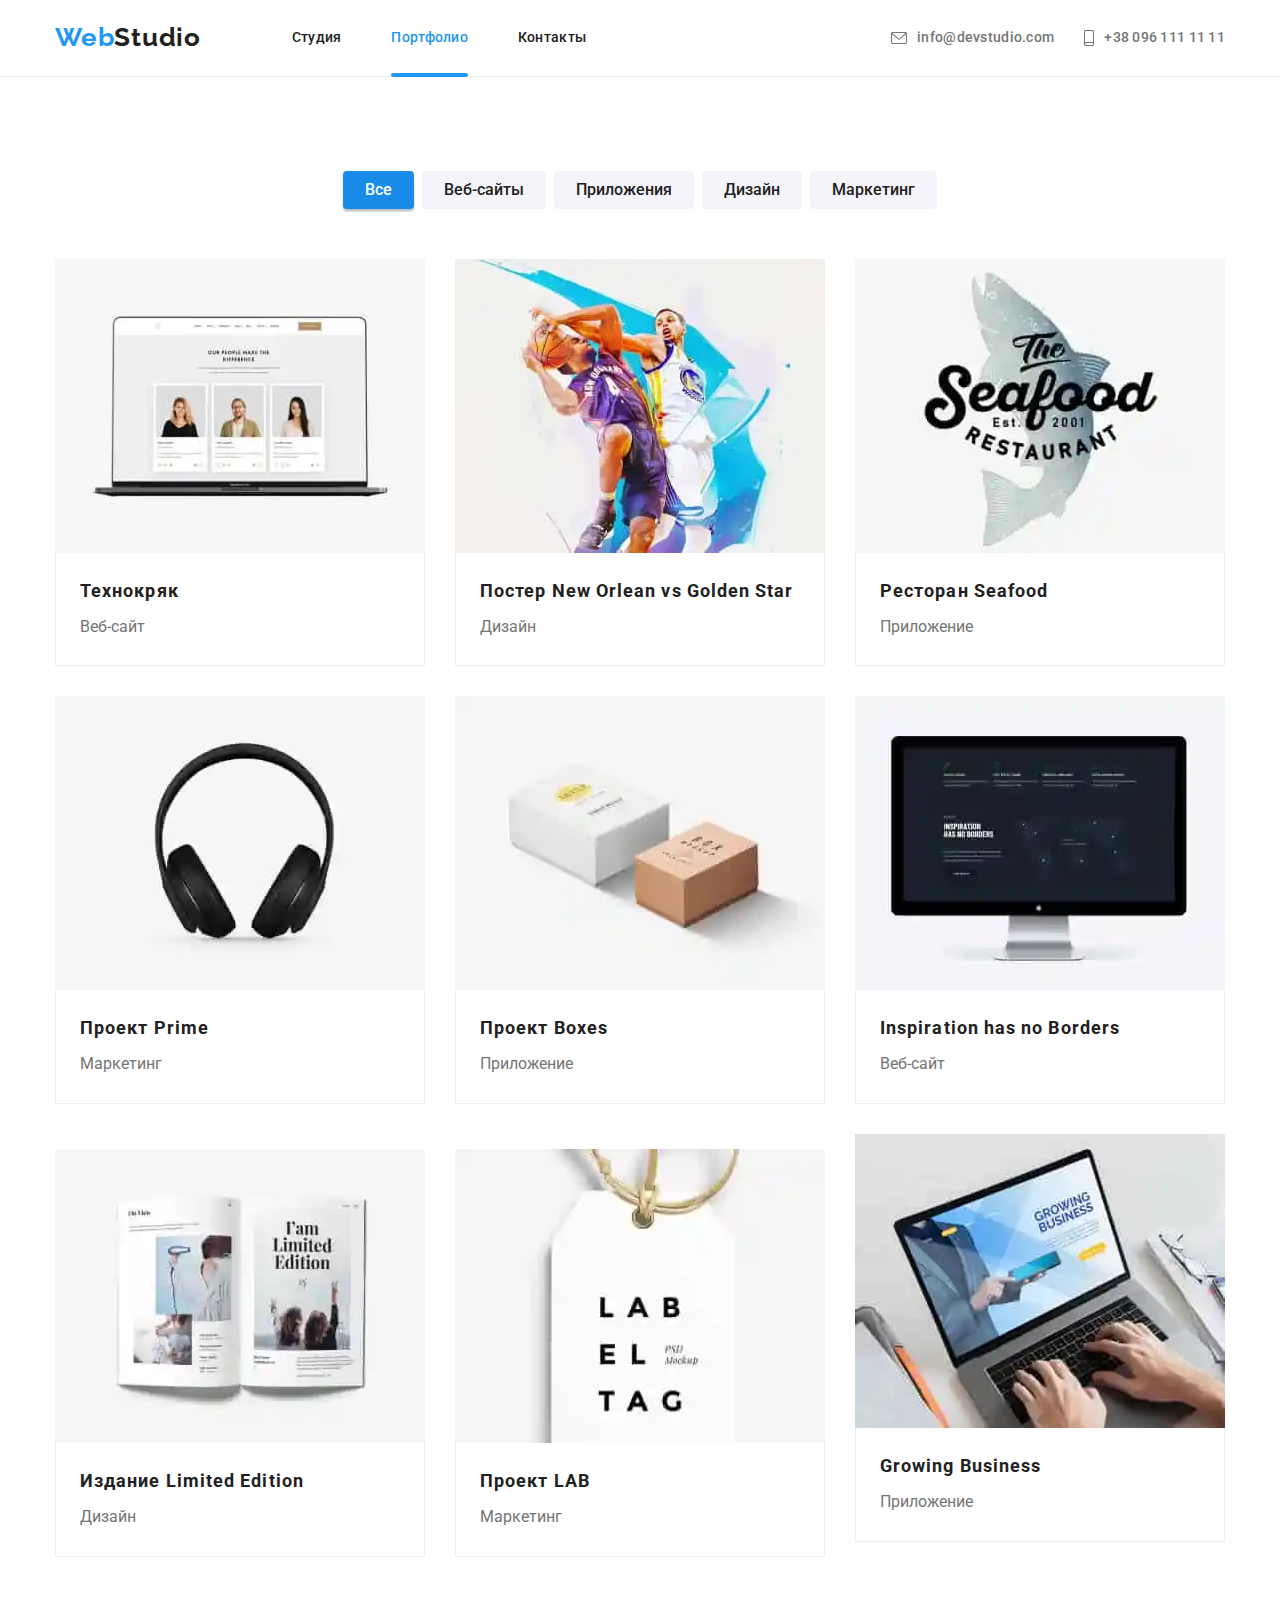
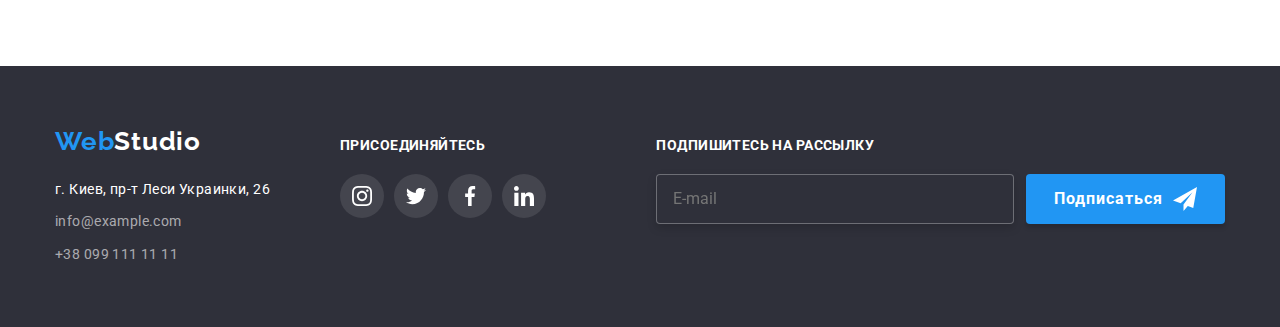
==== commit 14dcb35f: "Change 666" ====
--- a/portfolio.html
+++ b/portfolio.html
@@ -27,25 +27,17 @@
           <nav class="header-nav">
             <ul class="header-menu">
               <li class="header-menu__item">
-                <a
-                  class="header-menu__link"
-                  href="./index.html"
-                  aria-label="Студия"
-                  >Студия</a
-                >
+                <a class="header-menu__link" href="./index.html">Студия</a>
               </li>
               <li class="header-menu__item">
                 <a
                   class="header-menu__link header-menu__link--current"
                   href="./portfolio.html"
-                  aria-label="Портфолио"
                   >Портфолио</a
                 >
               </li>
               <li class="header-menu__item">
-                <a class="header-menu__link" aria-label="Контакты" href="#"
-                  >Контакты</a
-                >
+                <a class="header-menu__link" href="#">Контакты</a>
               </li>
             </ul>
           </nav>
@@ -54,7 +46,6 @@
               <a
                 class="headers-contacts__link"
                 href="mailto:info@devstudio.com"
-                aria-label="Почта компании"
               >
                 <svg class="headers-contacts__icon" width="16px" height="12px">
                   <use href="./images/sprite.svg#icon-envelope"></use>
@@ -63,11 +54,7 @@
               </a>
             </li>
             <li class="headers-contacts__item">
-              <a
-                class="headers-contacts__link"
-                href="tel:+380961111111"
-                aria-label="Номер телефона компании"
-              >
+              <a class="headers-contacts__link" href="tel:+380961111111">
                 <svg class="headers-contacts__icon" width="10" height="16">
                   <use href="./images/sprite.svg#icon-smartphone"></use>
                 </svg>
@@ -106,24 +93,18 @@
           <ul class="menu-burger-list">
             <li class="menu-burger-list__item">
               <a
-                class="menu-burger-list__link"
+                class="menu-burger-list__link menu-burger-list__link--current"
                 href="./index.html"
-                aria-label="Студия"
                 >Студия</a
               >
             </li>
             <li class="menu-burger-list__item">
-              <a
-                class="menu-burger-list__link menu-burger-list__link--current"
-                href="./portfolio.html"
-                aria-label="Портфолио"
+              <a class="menu-burger-list__link" href="./portfolio.html"
                 >Портфолио</a
               >
             </li>
             <li class="menu-burger-list__item">
-              <a class="menu-burger-list__link" href="#" aria-label="Контакты"
-                >Контакты</a
-              >
+              <a class="menu-burger-list__link" href="#">Контакты</a>
             </li>
           </ul>
           <ul class="menu-burger-contacts">
@@ -131,7 +112,6 @@
               <a
                 class="menu-burger-contacts__link-first"
                 href="tel:+380961111111"
-                aria-label="Номер телефону компании"
                 >+38 096 111 11 11</a
               >
             </li>
@@ -139,40 +119,22 @@
               <a
                 class="menu-burger-contacts__link-second"
                 href="mailto:info@devstudio.com"
-                aria-label="Почта компании"
                 >info@devstudio.com</a
               >
             </li>
           </ul>
           <ul class="menu-burger-socials">
             <li class="menu-burger-socials__item">
-              <a
-                class="menu-burger-socials__link"
-                href="#"
-                aria-label="Instagram"
-                >Instagram</a
-              >
+              <a class="menu-burger-socials__link" href="#">Instagram</a>
             </li>
             <li class="menu-burger-socials__item">
-              <a class="menu-burger-socials__link" href="#" aria-label="Twitter"
-                >Twitter</a
-              >
+              <a class="menu-burger-socials__link" href="#">Twitter</a>
             </li>
             <li class="menu-burger-socials__item">
-              <a
-                class="menu-burger-socials__link"
-                href="#"
-                aria-label="Facebook"
-                >Facebook</a
-              >
+              <a class="menu-burger-socials__link" href="#">Facebook</a>
             </li>
             <li class="menu-burger-socials__item">
-              <a
-                class="menu-burger-socials__link"
-                href="#"
-                aria-label="LinkedIn"
-                >LinkedIn</a
-              >
+              <a class="menu-burger-socials__link" href="#">LinkedIn</a>
             </li>
           </ul>
         </div>
@@ -222,48 +184,48 @@
                   <picture>
                     <source
                       srcset="
+                        ./images/portfolio-thumbs/thumb1/thumb1-dsktp@1x.webp 1x,
+                        ./images/portfolio-thumbs/thumb1/thumb1-dsktp@2x.webp 2x
+                      "
+                      type="image/webp"
+                      media="(min-width: 1200px)"
+                    />
+                    <source
+                      srcset="
+                        ./images/portfolio-thumbs/thumb1/thumb1-dsktp1x.jpg 1x,
+                        ./images/portfolio-thumbs/thumb1/thumb1-dsktp2x.jpg 2x
+                      "
+                      media="(min-width: 1200px)"
+                    />
+                    <source
+                      srcset="
+                        ./images/portfolio-thumbs/thumb1/thumb1-tablt@1x.webp 1x,
+                        ./images/portfolio-thumbs/thumb1/thumb1-tablt@2x.webp 2x
+                      "
+                      type="image/webp"
+                      media="(min-width: 768px)"
+                    />
+                    <source
+                      srcset="
+                        ./images/portfolio-thumbs/thumb1/thumb1-tablt@1x.jpg 1x,
+                        ./images/portfolio-thumbs/thumb1/thumb1-tablt@2x.jpg 2x
+                      "
+                      media="(min-width: 768px)"
+                    />
+                    <source
+                      srcset="
                         ./images/portfolio-thumbs/thumb1/thumb1-mob@1x.webp 1x,
                         ./images/portfolio-thumbs/thumb1/thumb1-mob@2x.webp 2x
                       "
                       type="image/webp"
-                      media="(max-width: 767px)"
+                      media="(min-width: 320px)"
                     />
                     <source
                       srcset="
                         ./images/portfolio-thumbs/thumb1/thumb1-mob@1x.jpg 1x,
                         ./images/portfolio-thumbs/thumb1/thumb1-mob@2x.jpg 2x
                       "
-                      media="(max-width: 767px)"
-                    />
-                    <source
-                      srcset="
-                        ./images/portfolio-thumbs/thumb1/thumb1-dsktp@1x.webp 1x,
-                        ./images/portfolio-thumbs/thumb1/thumb1-dsktp@2x.webp 2x
-                      "
-                      type="image/webp"
-                      media="(min-width: 1200px)"
-                    />
-                    <source
-                      srcset="
-                        ./images/portfolio-thumbs/thumb1/thumb1-dsktp1x.jpg 1x,
-                        ./images/portfolio-thumbs/thumb1/thumb1-dsktp2x.jpg 2x
-                      "
-                      media="(min-width: 1200px)"
-                    />
-                    <source
-                      srcset="
-                        ./images/portfolio-thumbs/thumb1/thumb1-tablt@1x.webp 1x,
-                        ./images/portfolio-thumbs/thumb1/thumb1-tablt@2x.webp 2x
-                      "
-                      type="image/webp"
-                      media="(min-width: 768px)"
-                    />
-                    <source
-                      srcset="
-                        ./images/portfolio-thumbs/thumb1/thumb1-tablt@1x.jpg 1x,
-                        ./images/portfolio-thumbs/thumb1/thumb1-tablt@2x.jpg 2x
-                      "
-                      media="(min-width: 768px)"
+                      media="(min-width: 320px)"
                     />
                     <img
                       src="./images/portfolio-thumbs/thumb1/thumb1-dsktp@1x.jpg"
@@ -292,48 +254,48 @@
                   <picture>
                     <source
                       srcset="
+                        ./images/portfolio-thumbs/thumb2/thumb2-dsktp@1x.webp 1x,
+                        ./images/portfolio-thumbs/thumb2/thumb2-dsktp@2x.webp 2x
+                      "
+                      type="image/webp"
+                      media="(min-width: 1200px)"
+                    />
+                    <source
+                      srcset="
+                        ./images/portfolio-thumbs/thumb2/thumb2-dsktp1x.jpg 1x,
+                        ./images/portfolio-thumbs/thumb2/thumb2-dsktp2x.jpg 2x
+                      "
+                      media="(min-width: 1200px)"
+                    />
+                    <source
+                      srcset="
+                        ./images/portfolio-thumbs/thumb2/thumb2-tablt@1x.webp 1x,
+                        ./images/portfolio-thumbs/thumb2/thumb2-tablt@2x.webp 2x
+                      "
+                      type="image/webp"
+                      media="(min-width: 768px)"
+                    />
+                    <source
+                      srcset="
+                        ./images/portfolio-thumbs/thumb2/thumb2-tablt@1x.jpg 1x,
+                        ./images/portfolio-thumbs/thumb2/thumb2-tablt@2x.jpg 2x
+                      "
+                      media="(min-width: 768px)"
+                    />
+                    <source
+                      srcset="
                         ./images/portfolio-thumbs/thumb2/thumb2-mob@1x.webp 1x,
                         ./images/portfolio-thumbs/thumb2/thumb2-mob@2x.webp 2x
                       "
                       type="image/webp"
-                      media="(max-width: 767px)"
+                      media="(min-width: 320px)"
                     />
                     <source
                       srcset="
                         ./images/portfolio-thumbs/thumb2/thumb2-mob@1x.jpg 1x,
                         ./images/portfolio-thumbs/thumb2/thumb2-mob@2x.jpg 2x
                       "
-                      media="(max-width: 767px)"
-                    />
-                    <source
-                      srcset="
-                        ./images/portfolio-thumbs/thumb2/thumb2-dsktp@1x.webp 1x,
-                        ./images/portfolio-thumbs/thumb2/thumb2-dsktp@2x.webp 2x
-                      "
-                      type="image/webp"
-                      media="(min-width: 1200px)"
-                    />
-                    <source
-                      srcset="
-                        ./images/portfolio-thumbs/thumb2/thumb2-dsktp1x.jpg 1x,
-                        ./images/portfolio-thumbs/thumb2/thumb2-dsktp2x.jpg 2x
-                      "
-                      media="(min-width: 1200px)"
-                    />
-                    <source
-                      srcset="
-                        ./images/portfolio-thumbs/thumb2/thumb2-tablt@1x.webp 1x,
-                        ./images/portfolio-thumbs/thumb2/thumb2-tablt@2x.webp 2x
-                      "
-                      type="image/webp"
-                      media="(min-width: 768px)"
-                    />
-                    <source
-                      srcset="
-                        ./images/portfolio-thumbs/thumb2/thumb2-tablt@1x.jpg 1x,
-                        ./images/portfolio-thumbs/thumb2/thumb2-tablt@2x.jpg 2x
-                      "
-                      media="(min-width: 768px)"
+                      media="(min-width: 320px)"
                     />
                     <img
                       src="./images/portfolio-thumbs/thumb2/thumb2-dsktp@1x.jpg"
@@ -364,48 +326,48 @@
                   <picture>
                     <source
                       srcset="
+                        ./images/portfolio-thumbs/thumb3/thumb3-dsktp@1x.webp 1x,
+                        ./images/portfolio-thumbs/thumb3/thumb3-dsktp@2x.webp 2x
+                      "
+                      type="image/webp"
+                      media="(min-width: 1200px)"
+                    />
+                    <source
+                      srcset="
+                        ./images/portfolio-thumbs/thumb3/thumb3-dsktp1x.jpg 1x,
+                        ./images/portfolio-thumbs/thumb3/thumb3-dsktp2x.jpg 2x
+                      "
+                      media="(min-width: 1200px)"
+                    />
+                    <source
+                      srcset="
+                        ./images/portfolio-thumbs/thumb3/thumb3-tablt@1x.webp 1x,
+                        ./images/portfolio-thumbs/thumb3/thumb3-tablt@2x.webp 2x
+                      "
+                      type="image/webp"
+                      media="(min-width: 768px)"
+                    />
+                    <source
+                      srcset="
+                        ./images/portfolio-thumbs/thumb3/thumb3-tablt@1x.jpg 1x,
+                        ./images/portfolio-thumbs/thumb3/thumb3-tablt@2x.jpg 2x
+                      "
+                      media="(min-width: 768px)"
+                    />
+                    <source
+                      srcset="
                         ./images/portfolio-thumbs/thumb3/thumb3-mob@1x.webp 1x,
                         ./images/portfolio-thumbs/thumb3/thumb3-mob@2x.webp 2x
                       "
                       type="image/webp"
-                      media="(max-width: 767px)"
+                      media="(min-width: 320px)"
                     />
                     <source
                       srcset="
                         ./images/portfolio-thumbs/thumb3/thumb3-mob@1x.jpg 1x,
                         ./images/portfolio-thumbs/thumb3/thumb3-mob@2x.jpg 2x
                       "
-                      media="(max-width: 767px)"
-                    />
-                    <source
-                      srcset="
-                        ./images/portfolio-thumbs/thumb3/thumb3-dsktp@1x.webp 1x,
-                        ./images/portfolio-thumbs/thumb3/thumb3-dsktp@2x.webp 2x
-                      "
-                      type="image/webp"
-                      media="(min-width: 1200px)"
-                    />
-                    <source
-                      srcset="
-                        ./images/portfolio-thumbs/thumb3/thumb3-dsktp1x.jpg 1x,
-                        ./images/portfolio-thumbs/thumb3/thumb3-dsktp2x.jpg 2x
-                      "
-                      media="(min-width: 1200px)"
-                    />
-                    <source
-                      srcset="
-                        ./images/portfolio-thumbs/thumb3/thumb3-tablt@1x.webp 1x,
-                        ./images/portfolio-thumbs/thumb3/thumb3-tablt@2x.webp 2x
-                      "
-                      type="image/webp"
-                      media="(min-width: 768px)"
-                    />
-                    <source
-                      srcset="
-                        ./images/portfolio-thumbs/thumb3/thumb3-tablt@1x.jpg 1x,
-                        ./images/portfolio-thumbs/thumb3/thumb3-tablt@2x.jpg 2x
-                      "
-                      media="(min-width: 768px)"
+                      media="(min-width: 320px)"
                     />
                     <img
                       src="./images/portfolio-thumbs/thumb3/thumb3-dsktp@1x.jpg"
@@ -436,48 +398,48 @@
                   <picture>
                     <source
                       srcset="
+                        ./images/portfolio-thumbs/thumb4/thumb4-dsktp@1x.webp 1x,
+                        ./images/portfolio-thumbs/thumb4/thumb4-dsktp@2x.webp 2x
+                      "
+                      type="image/webp"
+                      media="(min-width: 1200px)"
+                    />
+                    <source
+                      srcset="
+                        ./images/portfolio-thumbs/thumb4/thumb4-dsktp1x.jpg 1x,
+                        ./images/portfolio-thumbs/thumb4/thumb4-dsktp2x.jpg 2x
+                      "
+                      media="(min-width: 1200px)"
+                    />
+                    <source
+                      srcset="
+                        ./images/portfolio-thumbs/thumb4/thumb4-tablt@1x.webp 1x,
+                        ./images/portfolio-thumbs/thumb4/thumb4-tablt@2x.webp 2x
+                      "
+                      type="image/webp"
+                      media="(min-width: 768px)"
+                    />
+                    <source
+                      srcset="
+                        ./images/portfolio-thumbs/thumb4/thumb4-tablt@1x.jpg 1x,
+                        ./images/portfolio-thumbs/thumb4/thumb4-tablt@2x.jpg 2x
+                      "
+                      media="(min-width: 768px)"
+                    />
+                    <source
+                      srcset="
                         ./images/portfolio-thumbs/thumb4/thumb4-mob@1x.webp 1x,
                         ./images/portfolio-thumbs/thumb4/thumb4-mob@2x.webp 2x
                       "
                       type="image/webp"
-                      media="(max-width: 767px)"
+                      media="(min-width: 320px)"
                     />
                     <source
                       srcset="
                         ./images/portfolio-thumbs/thumb4/thumb4-mob@1x.jpg 1x,
                         ./images/portfolio-thumbs/thumb4/thumb4-mob@2x.jpg 2x
                       "
-                      media="(max-width: 767px)"
-                    />
-                    <source
-                      srcset="
-                        ./images/portfolio-thumbs/thumb4/thumb4-dsktp@1x.webp 1x,
-                        ./images/portfolio-thumbs/thumb4/thumb4-dsktp@2x.webp 2x
-                      "
-                      type="image/webp"
-                      media="(min-width: 1200px)"
-                    />
-                    <source
-                      srcset="
-                        ./images/portfolio-thumbs/thumb4/thumb4-dsktp1x.jpg 1x,
-                        ./images/portfolio-thumbs/thumb4/thumb4-dsktp2x.jpg 2x
-                      "
-                      media="(min-width: 1200px)"
-                    />
-                    <source
-                      srcset="
-                        ./images/portfolio-thumbs/thumb4/thumb4-tablt@1x.webp 1x,
-                        ./images/portfolio-thumbs/thumb4/thumb4-tablt@2x.webp 2x
-                      "
-                      type="image/webp"
-                      media="(min-width: 768px)"
-                    />
-                    <source
-                      srcset="
-                        ./images/portfolio-thumbs/thumb4/thumb4-tablt@1x.jpg 1x,
-                        ./images/portfolio-thumbs/thumb4/thumb4-tablt@2x.jpg 2x
-                      "
-                      media="(min-width: 768px)"
+                      media="(min-width: 320px)"
                     />
                     <img
                       src="./images/portfolio-thumbs/thumb4/thumb4-dsktp@1x.jpg"
@@ -508,48 +470,48 @@
                   <picture>
                     <source
                       srcset="
+                        ./images/portfolio-thumbs/thumb5/thumb5-dsktp@1x.webp 1x,
+                        ./images/portfolio-thumbs/thumb5/thumb5-dsktp@2x.webp 2x
+                      "
+                      type="image/webp"
+                      media="(min-width: 1200px)"
+                    />
+                    <source
+                      srcset="
+                        ./images/portfolio-thumbs/thumb5/thumb5-dsktp1x.jpg 1x,
+                        ./images/portfolio-thumbs/thumb5/thumb5-dsktp2x.jpg 2x
+                      "
+                      media="(min-width: 1200px)"
+                    />
+                    <source
+                      srcset="
+                        ./images/portfolio-thumbs/thumb5/thumb5-tablt@1x.webp 1x,
+                        ./images/portfolio-thumbs/thumb5/thumb5-tablt@2x.webp 2x
+                      "
+                      type="image/webp"
+                      media="(min-width: 768px)"
+                    />
+                    <source
+                      srcset="
+                        ./images/portfolio-thumbs/thumb5/thumb5-tablt@1x.jpg 1x,
+                        ./images/portfolio-thumbs/thumb5/thumb5-tablt@2x.jpg 2x
+                      "
+                      media="(min-width: 768px)"
+                    />
+                    <source
+                      srcset="
                         ./images/portfolio-thumbs/thumb5/thumb5-mob@1x.webp 1x,
                         ./images/portfolio-thumbs/thumb5/thumb5-mob@2x.webp 2x
                       "
                       type="image/webp"
-                      media="(max-width: 767px)"
+                      media="(min-width: 320px)"
                     />
                     <source
                       srcset="
                         ./images/portfolio-thumbs/thumb5/thumb5-mob@1x.jpg 1x,
                         ./images/portfolio-thumbs/thumb5/thumb5-mob@2x.jpg 2x
                       "
-                      media="(max-width: 767px)"
-                    />
-                    <source
-                      srcset="
-                        ./images/portfolio-thumbs/thumb5/thumb5-dsktp@1x.webp 1x,
-                        ./images/portfolio-thumbs/thumb5/thumb5-dsktp@2x.webp 2x
-                      "
-                      type="image/webp"
-                      media="(min-width: 1200px)"
-                    />
-                    <source
-                      srcset="
-                        ./images/portfolio-thumbs/thumb5/thumb5-dsktp1x.jpg 1x,
-                        ./images/portfolio-thumbs/thumb5/thumb5-dsktp2x.jpg 2x
-                      "
-                      media="(min-width: 1200px)"
-                    />
-                    <source
-                      srcset="
-                        ./images/portfolio-thumbs/thumb5/thumb5-tablt@1x.webp 1x,
-                        ./images/portfolio-thumbs/thumb5/thumb5-tablt@2x.webp 2x
-                      "
-                      type="image/webp"
-                      media="(min-width: 768px)"
-                    />
-                    <source
-                      srcset="
-                        ./images/portfolio-thumbs/thumb5/thumb5-tablt@1x.jpg 1x,
-                        ./images/portfolio-thumbs/thumb5/thumb5-tablt@2x.jpg 2x
-                      "
-                      media="(min-width: 768px)"
+                      media="(min-width: 320px)"
                     />
                     <img
                       src="./images/portfolio-thumbs/thumb5/thumb5-dsktp@1x.jpg"
@@ -580,48 +542,48 @@
                   <picture>
                     <source
                       srcset="
+                        ./images/portfolio-thumbs/thumb6/thumb6-dsktp@1x.webp 1x,
+                        ./images/portfolio-thumbs/thumb6/thumb6-dsktp@2x.webp 2x
+                      "
+                      type="image/webp"
+                      media="(min-width: 1200px)"
+                    />
+                    <source
+                      srcset="
+                        ./images/portfolio-thumbs/thumb6/thumb6-dsktp1x.jpg 1x,
+                        ./images/portfolio-thumbs/thumb6/thumb6-dsktp2x.jpg 2x
+                      "
+                      media="(min-width: 1200px)"
+                    />
+                    <source
+                      srcset="
+                        ./images/portfolio-thumbs/thumb6/thumb6-tablt@1x.webp 1x,
+                        ./images/portfolio-thumbs/thumb6/thumb6-tablt@2x.webp 2x
+                      "
+                      type="image/webp"
+                      media="(min-width: 768px)"
+                    />
+                    <source
+                      srcset="
+                        ./images/portfolio-thumbs/thumb6/thumb6-tablt@1x.jpg 1x,
+                        ./images/portfolio-thumbs/thumb6/thumb6-tablt@2x.jpg 2x
+                      "
+                      media="(min-width: 768px)"
+                    />
+                    <source
+                      srcset="
                         ./images/portfolio-thumbs/thumb6/thumb6-mob@1x.webp 1x,
                         ./images/portfolio-thumbs/thumb6/thumb6-mob@2x.webp 2x
                       "
                       type="image/webp"
-                      media="(max-width: 767px)"
+                      media="(min-width: 320px)"
                     />
                     <source
                       srcset="
                         ./images/portfolio-thumbs/thumb6/thumb6-mob@1x.jpg 1x,
                         ./images/portfolio-thumbs/thumb6/thumb6-mob@2x.jpg 2x
                       "
-                      media="(max-width: 767px)"
-                    />
-                    <source
-                      srcset="
-                        ./images/portfolio-thumbs/thumb6/thumb6-dsktp@1x.webp 1x,
-                        ./images/portfolio-thumbs/thumb6/thumb6-dsktp@2x.webp 2x
-                      "
-                      type="image/webp"
-                      media="(min-width: 1200px)"
-                    />
-                    <source
-                      srcset="
-                        ./images/portfolio-thumbs/thumb6/thumb6-dsktp1x.jpg 1x,
-                        ./images/portfolio-thumbs/thumb6/thumb6-dsktp2x.jpg 2x
-                      "
-                      media="(min-width: 1200px)"
-                    />
-                    <source
-                      srcset="
-                        ./images/portfolio-thumbs/thumb6/thumb6-tablt@1x.webp 1x,
-                        ./images/portfolio-thumbs/thumb6/thumb6-tablt@2x.webp 2x
-                      "
-                      type="image/webp"
-                      media="(min-width: 768px)"
-                    />
-                    <source
-                      srcset="
-                        ./images/portfolio-thumbs/thumb6/thumb6-tablt@1x.jpg 1x,
-                        ./images/portfolio-thumbs/thumb6/thumb6-tablt@2x.jpg 2x
-                      "
-                      media="(min-width: 768px)"
+                      media="(min-width: 320px)"
                     />
                     <img
                       src="./images/portfolio-thumbs/thumb6/thumb6-dsktp@1x.jpg"
@@ -652,48 +614,48 @@
                   <picture>
                     <source
                       srcset="
+                        ./images/portfolio-thumbs/thumb7/thumb7-dsktp@1x.webp 1x,
+                        ./images/portfolio-thumbs/thumb7/thumb7-dsktp@2x.webp 2x
+                      "
+                      type="image/webp"
+                      media="(min-width: 1200px)"
+                    />
+                    <source
+                      srcset="
+                        ./images/portfolio-thumbs/thumb7/thumb7-dsktp1x.jpg 1x,
+                        ./images/portfolio-thumbs/thumb7/thumb7-dsktp2x.jpg 2x
+                      "
+                      media="(min-width: 1200px)"
+                    />
+                    <source
+                      srcset="
+                        ./images/portfolio-thumbs/thumb7/thumb7-tablt@1x.webp 1x,
+                        ./images/portfolio-thumbs/thumb7/thumb7-tablt@2x.webp 2x
+                      "
+                      type="image/webp"
+                      media="(min-width: 768px)"
+                    />
+                    <source
+                      srcset="
+                        ./images/portfolio-thumbs/thumb7/thumb7-tablt@1x.jpg 1x,
+                        ./images/portfolio-thumbs/thumb7/thumb7-tablt@2x.jpg 2x
+                      "
+                      media="(min-width: 768px)"
+                    />
+                    <source
+                      srcset="
                         ./images/portfolio-thumbs/thumb7/thumb7-mob@1x.webp 1x,
                         ./images/portfolio-thumbs/thumb7/thumb7-mob@2x.webp 2x
                       "
                       type="image/webp"
-                      media="(max-width: 767px)"
+                      media="(min-width: 320px)"
                     />
                     <source
                       srcset="
                         ./images/portfolio-thumbs/thumb7/thumb7-mob@1x.jpg 1x,
                         ./images/portfolio-thumbs/thumb7/thumb7-mob@2x.jpg 2x
                       "
-                      media="(max-width: 767px)"
-                    />
-                    <source
-                      srcset="
-                        ./images/portfolio-thumbs/thumb7/thumb7-dsktp@1x.webp 1x,
-                        ./images/portfolio-thumbs/thumb7/thumb7-dsktp@2x.webp 2x
-                      "
-                      type="image/webp"
-                      media="(min-width: 1200px)"
-                    />
-                    <source
-                      srcset="
-                        ./images/portfolio-thumbs/thumb7/thumb7-dsktp1x.jpg 1x,
-                        ./images/portfolio-thumbs/thumb7/thumb7-dsktp2x.jpg 2x
-                      "
-                      media="(min-width: 1200px)"
-                    />
-                    <source
-                      srcset="
-                        ./images/portfolio-thumbs/thumb7/thumb7-tablt@1x.webp 1x,
-                        ./images/portfolio-thumbs/thumb7/thumb7-tablt@2x.webp 2x
-                      "
-                      type="image/webp"
-                      media="(min-width: 768px)"
-                    />
-                    <source
-                      srcset="
-                        ./images/portfolio-thumbs/thumb7/thumb7-tablt@1x.jpg 1x,
-                        ./images/portfolio-thumbs/thumb7/thumb7-tablt@2x.jpg 2x
-                      "
-                      media="(min-width: 768px)"
+                      media="(min-width: 320px)"
                     />
                     <img
                       src="./images/portfolio-thumbs/thumb7/thumb7-dsktp@1x.jpg"
@@ -724,48 +686,48 @@
                   <picture>
                     <source
                       srcset="
+                        ./images/portfolio-thumbs/thumb8/thumb8-dsktp@1x.webp 1x,
+                        ./images/portfolio-thumbs/thumb8/thumb8-dsktp@2x.webp 2x
+                      "
+                      type="image/webp"
+                      media="(min-width: 1200px)"
+                    />
+                    <source
+                      srcset="
+                        ./images/portfolio-thumbs/thumb8/thumb8-dsktp1x.jpg 1x,
+                        ./images/portfolio-thumbs/thumb8/thumb8-dsktp2x.jpg 2x
+                      "
+                      media="(min-width: 1200px)"
+                    />
+                    <source
+                      srcset="
+                        ./images/portfolio-thumbs/thumb8/thumb8-tablt@1x.webp 1x,
+                        ./images/portfolio-thumbs/thumb8/thumb8-tablt@2x.webp 2x
+                      "
+                      type="image/webp"
+                      media="(min-width: 768px)"
+                    />
+                    <source
+                      srcset="
+                        ./images/portfolio-thumbs/thumb8/thumb8-tablt@1x.jpg 1x,
+                        ./images/portfolio-thumbs/thumb8/thumb8-tablt@2x.jpg 2x
+                      "
+                      media="(min-width: 768px)"
+                    />
+                    <source
+                      srcset="
                         ./images/portfolio-thumbs/thumb8/thumb8-mob@1x.webp 1x,
                         ./images/portfolio-thumbs/thumb8/thumb8-mob@2x.webp 2x
                       "
                       type="image/webp"
-                      media="(max-width: 767px)"
+                      media="(min-width: 320px)"
                     />
                     <source
                       srcset="
                         ./images/portfolio-thumbs/thumb8/thumb8-mob@1x.jpg 1x,
                         ./images/portfolio-thumbs/thumb8/thumb8-mob@2x.jpg 2x
                       "
-                      media="(max-width: 767px)"
-                    />
-                    <source
-                      srcset="
-                        ./images/portfolio-thumbs/thumb8/thumb8-dsktp@1x.webp 1x,
-                        ./images/portfolio-thumbs/thumb8/thumb8-dsktp@2x.webp 2x
-                      "
-                      type="image/webp"
-                      media="(min-width: 1200px)"
-                    />
-                    <source
-                      srcset="
-                        ./images/portfolio-thumbs/thumb8/thumb8-dsktp1x.jpg 1x,
-                        ./images/portfolio-thumbs/thumb8/thumb8-dsktp2x.jpg 2x
-                      "
-                      media="(min-width: 1200px)"
-                    />
-                    <source
-                      srcset="
-                        ./images/portfolio-thumbs/thumb8/thumb8-tablt@1x.webp 1x,
-                        ./images/portfolio-thumbs/thumb8/thumb8-tablt@2x.webp 2x
-                      "
-                      type="image/webp"
-                      media="(min-width: 768px)"
-                    />
-                    <source
-                      srcset="
-                        ./images/portfolio-thumbs/thumb8/thumb8-tablt@1x.jpg 1x,
-                        ./images/portfolio-thumbs/thumb8/thumb8-tablt@2x.jpg 2x
-                      "
-                      media="(min-width: 768px)"
+                      media="(min-width: 320px)"
                     />
                     <img
                       src="./images/portfolio-thumbs/thumb8/thumb8-dsktp@1x.jpg"
@@ -794,48 +756,48 @@
                   <picture>
                     <source
                       srcset="
+                        ./images/portfolio-thumbs/thumb9/thumb9-dsktp@1x.webp 1x,
+                        ./images/portfolio-thumbs/thumb9/thumb9-dsktp@2x.webp 2x
+                      "
+                      type="image/webp"
+                      media="(min-width: 1200px)"
+                    />
+                    <source
+                      srcset="
+                        ./images/portfolio-thumbs/thumb9/thumb9-dsktp1x.jpg 1x,
+                        ./images/portfolio-thumbs/thumb9/thumb9-dsktp2x.jpg 2x
+                      "
+                      media="(min-width: 1200px)"
+                    />
+                    <source
+                      srcset="
+                        ./images/portfolio-thumbs/thumb9/thumb9-tablt@1x.webp 1x,
+                        ./images/portfolio-thumbs/thumb9/thumb9-tablt@2x.webp 2x
+                      "
+                      type="image/webp"
+                      media="(min-width: 768px)"
+                    />
+                    <source
+                      srcset="
+                        ./images/portfolio-thumbs/thumb9/thumb9-tablt@1x.jpg 1x,
+                        ./images/portfolio-thumbs/thumb9/thumb9-tablt@2x.jpg 2x
+                      "
+                      media="(min-width: 768px)"
+                    />
+                    <source
+                      srcset="
                         ./images/portfolio-thumbs/thumb9/thumb9-mob@1x.webp 1x,
                         ./images/portfolio-thumbs/thumb9/thumb9-mob@2x.webp 2x
                       "
                       type="image/webp"
-                      media="(max-width: 767px)"
+                      media="(min-width: 320px)"
                     />
                     <source
                       srcset="
                         ./images/portfolio-thumbs/thumb9/thumb9-mob@1x.jpg 1x,
                         ./images/portfolio-thumbs/thumb9/thumb9-mob@2x.jpg 2x
                       "
-                      media="(max-width: 767px)"
-                    />
-                    <source
-                      srcset="
-                        ./images/portfolio-thumbs/thumb9/thumb9-dsktp@1x.webp 1x,
-                        ./images/portfolio-thumbs/thumb9/thumb9-dsktp@2x.webp 2x
-                      "
-                      type="image/webp"
-                      media="(min-width: 1200px)"
-                    />
-                    <source
-                      srcset="
-                        ./images/portfolio-thumbs/thumb9/thumb9-dsktp1x.jpg 1x,
-                        ./images/portfolio-thumbs/thumb9/thumb9-dsktp2x.jpg 2x
-                      "
-                      media="(min-width: 1200px)"
-                    />
-                    <source
-                      srcset="
-                        ./images/portfolio-thumbs/thumb9/thumb9-tablt@1x.webp 1x,
-                        ./images/portfolio-thumbs/thumb9/thumb9-tablt@2x.webp 2x
-                      "
-                      type="image/webp"
-                      media="(min-width: 768px)"
-                    />
-                    <source
-                      srcset="
-                        ./images/portfolio-thumbs/thumb9/thumb9-tablt@1x.jpg 1x,
-                        ./images/portfolio-thumbs/thumb9/thumb9-tablt@2x.jpg 2x
-                      "
-                      media="(min-width: 768px)"
+                      media="(min-width: 320px)"
                     />
                     <img
                       src="./images/portfolio-thumbs/thumb9/thumb9-dsktp@1x.jpg"
--- a/css/main.min.css
+++ b/css/main.min.css
@@ -1 +1 @@
-html{-webkit-box-sizing:border-box;box-sizing:border-box}*,*::after,*::before{-webkit-box-sizing:inherit;box-sizing:inherit}h1,h2,h3,h4,h5,h6,p{margin-top:0}ul{list-style:none;padding-left:0;margin:0}a{text-decoration:none;color:inherit}img{display:block;max-width:100%;height:auto}address{font-style:normal}body{font-family:"Roboto","Verdana";color:#212121}.container{max-width:480px;margin:0 auto;padding-left:15px;padding-right:15px}@media screen and (min-width: 480px){.container{min-width:480px;padding-left:15px;padding-right:15px}}@media screen and (min-width: 768px){.container{min-width:768px;padding-left:15px;padding-right:15px}}@media screen and (min-width: 1200px){.container{min-width:1200px;padding-left:15px;padding-right:15px}}.section{padding:60px 0}@media screen and (min-width: 768px){.section{padding:60px 0}}@media screen and (min-width: 1200px){.section{padding:94px 0}}.header{border-bottom:1px solid #ececec}@media screen and (min-width: 768px){.header{border-bottom:1px solid #ececec}}@media screen and (min-width: 1200px){.header{border-bottom:1px solid #ececec}}.header__container{display:-webkit-box;display:-ms-flexbox;display:flex;-webkit-box-pack:justify;-ms-flex-pack:justify;justify-content:space-between;-webkit-box-align:center;-ms-flex-align:center;align-items:center}@media screen and (min-width: 768px){.header__container{display:-webkit-box;display:-ms-flexbox;display:flex;-webkit-box-pack:justify;-ms-flex-pack:justify;justify-content:space-between;-webkit-box-align:center;-ms-flex-align:center;align-items:center;font-size:14px}}@media screen and (min-width: 1200px){.header__container{display:-webkit-box;display:-ms-flexbox;display:flex;-webkit-box-pack:justify;-ms-flex-pack:justify;justify-content:space-between;-webkit-box-align:center;-ms-flex-align:center;align-items:center}}.nav-cont{display:none}@media screen and (min-width: 768px){.nav-cont{display:-webkit-box;display:-ms-flexbox;display:flex}}@media screen and (min-width: 1200px){.nav-cont{display:-webkit-box;display:-ms-flexbox;display:flex;-webkit-box-pack:center;-ms-flex-pack:center;justify-content:center}}@media screen and (min-width: 768px){.header-nav{margin-right:84px}}@media screen and (min-width: 1200px){.header-nav{margin-right:305px}}.header-nav__logo{display:block;padding:16px 0 16px 0;text-decoration:none;font-family:"Raleway","Verdana";font-weight:700;font-size:24px;line-height:1.2;letter-spacing:.03em;color:#212121}@media screen and (min-width: 1200px){.header-nav__logo{font-size:26px}}.header-nav__accent{color:#2196f3}.header-menu{display:-webkit-box;display:-ms-flexbox;display:flex;gap:50px;list-style:none;font-weight:500;font-size:14px;line-height:1.14;letter-spacing:.02em}.header-menu__link{display:block;padding:30px 0;color:#212121;-webkit-transition:color 250ms cubic-bezier(0.4, 0, 0.2, 1);transition:color 250ms cubic-bezier(0.4, 0, 0.2, 1)}.header-menu__link:hover,.header-menu__link :focus{color:#2196f3}.header-menu__link:active{color:#0f4877}.header-menu__link--current{position:relative;color:#2196f3}.header-menu__link--current:after{content:"";position:absolute;bottom:-1px;left:0;height:4px;width:100%;border-radius:2px;background-color:#2196f3}.header-contacts{display:none}@media screen and (min-width: 768px){.header-contacts{display:-webkit-box;display:-ms-flexbox;display:flex;-webkit-box-pack:center;-ms-flex-pack:center;justify-content:center;-webkit-box-align:baseline;-ms-flex-align:baseline;align-items:baseline;-webkit-box-orient:vertical;-webkit-box-direction:normal;-ms-flex-direction:column;flex-direction:column}}@media screen and (min-width: 768px){.headers-contacts__item{margin-bottom:10px}.headers-contacts__item:last-child{margin-bottom:0}}@media screen and (min-width: 1200px){.header-contacts{display:-webkit-box;display:-ms-flexbox;display:flex;-webkit-box-orient:horizontal;-webkit-box-direction:normal;-ms-flex-direction:row;flex-direction:row;-webkit-box-pack:center;-ms-flex-pack:center;justify-content:center;-webkit-box-align:center;-ms-flex-align:center;align-items:center}}@media screen and (min-width: 1200px){.headers-contacts__item{margin-right:30px;margin-bottom:0}.headers-contacts__item:last-child{margin-right:0}}.headers-contacts__link{text-decoration:none;font-weight:500;font-size:12px;line-height:1.14;letter-spacing:.02em;color:#757575;-webkit-transition:color 250ms cubic-bezier(0.4, 0, 0.2, 1);transition:color 250ms cubic-bezier(0.4, 0, 0.2, 1)}.headers-contacts__link:hover,.headers-contacts__link :focus{color:#2196f3}.headers-contacts__link:active{color:#0f4877}@media screen and (min-width: 1200px){.headers-contacts__link{display:-webkit-box;display:-ms-flexbox;display:flex;-webkit-box-align:center;-ms-flex-align:center;align-items:center;font-size:14px}}.headers-contacts__icon{margin-right:10px;fill:currentColor}.section-hero{max-width:1600px;max-height:400px;padding:118px 0;margin-left:auto;margin-right:auto;background-image:-webkit-gradient(linear, left top, right top, from(rgba(47, 48, 58, 0.4)), to(rgba(47, 48, 58, 0.4))),url(../images/hero/hero-mob@1x.jpg);background-image:linear-gradient(to right, rgba(47, 48, 58, 0.4), rgba(47, 48, 58, 0.4)),url(../images/hero/hero-mob@1x.jpg);background-color:#2f303a;background-size:cover;background-position:center;background-repeat:no-repeat}@media screen and (-webkit-min-device-pixel-ratio: 2),screen and (min-resolution: 2dppx),screen and (min-resolution: 192dpi),screen and (min-device-pixel-ratio: 2){.section-hero{background-image:-webkit-gradient(linear, left top, right top, from(rgba(47, 48, 58, 0.4)), to(rgba(47, 48, 58, 0.4))),url(../images/hero/hero-mob@2x.jpg);background-image:linear-gradient(to right, rgba(47, 48, 58, 0.4), rgba(47, 48, 58, 0.4)),url(../images/hero/hero-mob@2x.jpg)}}@media screen and (min-width: 768px){.section-hero{background-image:-webkit-gradient(linear, left top, right top, from(rgba(47, 48, 58, 0.4)), to(rgba(47, 48, 58, 0.4))),url(../images/hero/hero-tablet@1x.jpg);background-image:linear-gradient(to right, rgba(47, 48, 58, 0.4), rgba(47, 48, 58, 0.4)),url(../images/hero/hero-tablet@1x.jpg);background-color:#2f303a;background-size:cover;background-position:center;background-repeat:no-repeat}}@media screen and (min-width: 768px)and (-webkit-min-device-pixel-ratio: 2),screen and (min-width: 768px)and (min-resolution: 2dppx),screen and (min-width: 768px)and (min-resolution: 192dpi),screen and (min-width: 768px)and (min-device-pixel-ratio: 2){.section-hero{background-image:-webkit-gradient(linear, left top, right top, from(rgba(47, 48, 58, 0.4)), to(rgba(47, 48, 58, 0.4))),url(../images/hero/hero-tablet@2x.jpg);background-image:linear-gradient(to right, rgba(47, 48, 58, 0.4), rgba(47, 48, 58, 0.4)),url(../images/hero/hero-tablet@2x.jpg)}}@media screen and (min-width: 1200px){.section-hero{max-height:600px;padding:200px 0;background-image:-webkit-gradient(linear, left top, right top, from(rgba(47, 48, 58, 0.4)), to(rgba(47, 48, 58, 0.4))),url(../images/hero/hero-desktop@1x.jpg);background-image:linear-gradient(to right, rgba(47, 48, 58, 0.4), rgba(47, 48, 58, 0.4)),url(../images/hero/hero-desktop@1x.jpg);background-color:#2f303a;background-size:cover;background-position:center;background-repeat:no-repeat}}@media screen and (min-width: 1200px)and (-webkit-min-device-pixel-ratio: 2),screen and (min-width: 1200px)and (min-resolution: 2dppx),screen and (min-width: 1200px)and (min-resolution: 192dpi),screen and (min-width: 1200px)and (min-device-pixel-ratio: 2){.section-hero{background-image:-webkit-gradient(linear, left top, right top, from(rgba(47, 48, 58, 0.4)), to(rgba(47, 48, 58, 0.4))),url(../images/hero/hero-desktop@2x.jpg);background-image:linear-gradient(to right, rgba(47, 48, 58, 0.4), rgba(47, 48, 58, 0.4)),url(../images/hero/hero-desktop@2x.jpg)}}.hero__title{margin-bottom:30px;text-align:center;font-weight:900;font-size:26px;line-height:1.6;text-align:center;letter-spacing:.06em;text-transform:uppercase;color:#fff}@media screen and (min-width: 1200px){.hero__title{font-size:44px;line-height:1.36}}.hero__button{display:block;margin:0 auto;padding:10px 32px 10px 32px;border:none;border-radius:4px;font-family:inherit;cursor:pointer;letter-spacing:.06em;font-weight:700;font-size:16px;line-height:1.875;background:#2196f3;color:#fff;-webkit-box-shadow:0px 4px 4px rgba(0,0,0,.15);box-shadow:0px 4px 4px rgba(0,0,0,.15);-webkit-transition:background-color 250ms cubic-bezier(0.4, 0, 0.2, 1),color 250ms cubic-bezier(0.4, 0, 0.2, 1);transition:background-color 250ms cubic-bezier(0.4, 0, 0.2, 1),color 250ms cubic-bezier(0.4, 0, 0.2, 1)}.hero__button:hover,.hero__button :focus{background-color:#188ce8}.hero__button:active{background-color:#0f4877}.features__title--hidden{position:absolute;width:1px;height:1px;margin:-1px;border:0;padding:0;white-space:nowrap;-webkit-clip-path:inset(100%);clip-path:inset(100%);clip:rect(0 0 0 0);overflow:hidden}.features-list{display:block;margin:0 auto}@media screen and (min-width: 768px){.features-list{display:-webkit-box;display:-ms-flexbox;display:flex;-ms-flex-wrap:wrap;flex-wrap:wrap;gap:30px}}@media screen and (min-width: 1200px){.features-list{display:-webkit-box;display:-ms-flexbox;display:flex;-webkit-box-pack:justify;-ms-flex-pack:justify;justify-content:space-between}}.features-list__item{width:100%;margin-bottom:30px}.features-list__item:nth-child(4){margin-bottom:0}@media screen and (min-width: 768px){.features-list__item{width:354px;margin-bottom:0}}@media screen and (min-width: 1200px){.features-list__item{width:270px;margin-bottom:0}}.container-wrapper{display:-webkit-box;display:-ms-flexbox;display:flex;-webkit-box-pack:center;-ms-flex-pack:center;justify-content:center;-webkit-box-align:center;-ms-flex-align:center;align-items:center;height:120px;margin-bottom:30px;background-color:#f5f4fa;border-radius:4px}.features-list__title{text-align:center;margin-bottom:10px;text-transform:uppercase;font-size:14px;line-height:1.14;letter-spacing:.03em}@media screen and (min-width: 768px){.features-list__title{text-align:left}}@media screen and (min-width: 1200px){.features-list__title{text-align:left}}.features-list__description{font-size:14px;line-height:1.71;letter-spacing:.03em;color:#757575;margin-bottom:0}.container-wrapper__icon{min-width:70px;min-height:70px}.activity--section{display:block;padding-top:0}@media screen and (max-width: 1199px){.activity--section{display:none}}.activity__title{text-align:center;margin-bottom:50px;font-weight:700;font-size:36px;line-height:1.16;letter-spacing:.03em}.activity-list{display:-webkit-box;display:-ms-flexbox;display:flex;-webkit-box-pack:justify;-ms-flex-pack:justify;justify-content:space-between}.activity-list__wrapper{position:relative}.activity-list__text{position:absolute;bottom:0;width:100%;padding:27px 0 27px 0;margin:0;text-transform:uppercase;text-align:center;font-family:"Roboto",sans-serif;font-weight:700;font-size:14px;line-height:1.14;letter-spacing:.03em;color:#fff;background:rgba(47,48,58,.8)}.team{background-color:#f5f4fa}.team__title{margin-bottom:30px;text-align:center;font-weight:700;font-size:36px;line-height:1.16;letter-spacing:.03em;color:#212121}.team-members-list{display:block}@media screen and (min-width: 768px){.team-members-list{display:-webkit-box;display:-ms-flexbox;display:flex;-webkit-box-pack:center;-ms-flex-pack:center;justify-content:center;-ms-flex-wrap:wrap;flex-wrap:wrap;gap:30px}}@media screen and (min-width: 1200px){.team-members-list{display:-webkit-box;display:-ms-flexbox;display:flex;-webkit-box-pack:center;-ms-flex-pack:center;justify-content:center;-ms-flex-wrap:wrap;flex-wrap:wrap;gap:30px}}.team-members-list__item{border-radius:0px 0px 4px 4px;background-color:#fff;-webkit-box-shadow:0px 1px 3px rgba(0,0,0,.12),0px 1px 1px rgba(0,0,0,.14),0px 2px 1px rgba(0,0,0,.2);box-shadow:0px 1px 3px rgba(0,0,0,.12),0px 1px 1px rgba(0,0,0,.14),0px 2px 1px rgba(0,0,0,.2);margin-bottom:30px}@media screen and (min-width: 768px){.team-members-list__item{margin-bottom:0}}.team-members-list__item:nth-child(4){margin-bottom:0px}.team-members-information-block{padding:30px 0 30px 0}.team-members-list__pic{margin:0 auto}.team-members-information-block__name{text-align:center;margin-bottom:10px;font-weight:500;font-size:16px;line-height:1.18;letter-spacing:.03em;color:#212121}.team-members-information-block__pos{margin-bottom:16px;text-align:center;font-size:16px;line-height:1.18;letter-spacing:.03em;color:#757575}.team-social-list{display:-webkit-box;display:-ms-flexbox;display:flex;-webkit-box-pack:center;-ms-flex-pack:center;justify-content:center;-webkit-box-align:center;-ms-flex-align:center;align-items:center}.team-social-list__item{margin-left:10px}.team-social-list__item:nth-child(1){margin-left:0}.team-social-list__item:nth-child(4){margin-right:0}.team-social-list__link{display:-webkit-box;display:-ms-flexbox;display:flex;-webkit-box-pack:center;-ms-flex-pack:center;justify-content:center;-webkit-box-align:center;-ms-flex-align:center;align-items:center;width:44px;height:44px;border-radius:50%;color:#afb1b8;-webkit-transition:color 250ms cubic-bezier(0.4, 0, 0.2, 1),background-color 250ms cubic-bezier(0.4, 0, 0.2, 1);transition:color 250ms cubic-bezier(0.4, 0, 0.2, 1),background-color 250ms cubic-bezier(0.4, 0, 0.2, 1)}.team-social-list__link:hover,.team-social-list__link :focus{background-color:#2196f3;color:#fff}.team-social-list__link:active{background-color:#0f4877;color:#cecece}.team-social-list__icon{width:20px;height:20px;fill:currentColor}.clients{padding:60px 0;background-color:#fff}@media screen and (min-width: 1200px){.clients{padding:94px 0 94px 0}}.clients__title{text-align:center;margin-bottom:30px;font-weight:700;font-size:28px;line-height:1.17;letter-spacing:.03em}@media screen and (min-width: 1200px){.clients__title .clients__title{margin-bottom:50px;font-size:36px;line-height:1.16}}.clients-list{display:-webkit-box;display:-ms-flexbox;display:flex;-ms-flex-wrap:wrap;flex-wrap:wrap}.client-list__item{margin-right:30px}@media screen and (max-width: 479px){.client-list__item{width:calc((100% - 30px)/2);margin-bottom:30px}.client-list__item:nth-child(even){margin-right:0}}@media screen and (min-width: 480px)and (max-width: 767px){.client-list__item{width:calc((100% - 30px)/2);margin-bottom:30px}.client-list__item:nth-child(2n){margin-right:0}.client-list__item:nth-last-child(-n+2){margin-bottom:0}}@media screen and (min-width: 768px)and (max-width: 1199px){.client-list__item{width:calc((100% - 60px)/3);margin-bottom:30px}.client-list__item:nth-child(3){margin-right:-30px}.client-list__item:nth-child(6){margin-right:-30px}.client-list__item:nth-last-child(-n+3){margin-bottom:0}}@media screen and (min-width: 1199px){.client-list__item{width:170px;margin-bottom:0}.client-list__item:nth-child(6){margin-right:0}}.client-list__link{display:-webkit-box;display:-ms-flexbox;display:flex;-webkit-box-align:center;-ms-flex-align:center;align-items:center;-webkit-box-pack:center;-ms-flex-pack:center;justify-content:center;height:92px;border:1px solid #afb1b8;border-radius:4px;color:#afb1b8;-webkit-transition:border-color 250ms cubic-bezier(0.4, 0, 0.2, 1),color 250ms cubic-bezier(0.4, 0, 0.2, 1);transition:border-color 250ms cubic-bezier(0.4, 0, 0.2, 1),color 250ms cubic-bezier(0.4, 0, 0.2, 1)}.client-list__link:hover,.client-list__link :focus{border-color:#2196f3;color:#2196f3}.client-list__link:active{border-color:#0f4877;color:#0f4877}.client-list__icon{fill:currentColor}.footer{padding:60px 0 60px 0;background-color:#2f303a}.footer-contacts{text-align:center;margin-bottom:60px}@media screen and (min-width: 1200px){.footer-container{display:-webkit-box;display:-ms-flexbox;display:flex;-webkit-box-align:baseline;-ms-flex-align:baseline;align-items:baseline;-webkit-box-pack:justify;-ms-flex-pack:justify;justify-content:space-between}}@media screen and (min-width: 1200px){.footer-contacts{text-align:left;margin-bottom:0}}@media screen and (min-width: 768px){.footer-contacts-social-cont{display:-webkit-box;display:-ms-flexbox;display:flex;-webkit-box-align:baseline;-ms-flex-align:baseline;align-items:baseline;-ms-flex-pack:distribute;justify-content:space-around}}@media screen and (min-width: 1200px){.footer-contacts-social-cont{display:-webkit-box;display:-ms-flexbox;display:flex}.footer-contacts-social-cont .footer-social-net-cont{margin-left:70px}}.footer-contacts__logo{display:inline-block;margin-bottom:20px;text-decoration:none;font-family:"Raleway","Verdana";font-weight:700;font-size:26px;line-height:1.2;letter-spacing:.03em;color:#fff}.footer-contacts__accent{color:#2196f3}.footer-contacts__adress{margin-bottom:9px;font-style:unset;font-weight:400;font-size:14px;line-height:24px;letter-spacing:.03em}.footer-contacts__link{color:#fff;-webkit-transition:color 250ms cubic-bezier(0.4, 0, 0.2, 1);transition:color 250ms cubic-bezier(0.4, 0, 0.2, 1)}.footer-list{list-style:none;font-weight:400;font-size:14px;line-height:1.7;letter-spacing:.03em}.footer-list__item:not(:last-child){margin-bottom:9px}.footer-list__link{display:inline-block;text-decoration:none;color:rgba(255,255,255,.6);-webkit-transition:color 250ms cubic-bezier(0.4, 0, 0.2, 1);transition:color 250ms cubic-bezier(0.4, 0, 0.2, 1)}.footer-list__link:hover,.footer-list__link :focus{color:#2196f3}.footer-list__link:active{color:#0f4877}.footer-social-net-cont{margin-bottom:60px}@media screen and (min-width: 1200px){.footer-social-net-cont{margin-bottom:0}}.footer-social-net-cont__title{text-align:center;margin-bottom:20px;text-transform:uppercase;font-weight:700;font-size:14px;line-height:1.14;letter-spacing:.03em;color:#fff}@media screen and (min-width: 1200px){.footer-social-net-cont__title{text-align:left}}.footer-social-list{display:-webkit-box;display:-ms-flexbox;display:flex;-webkit-box-pack:center;-ms-flex-pack:center;justify-content:center;-webkit-box-align:center;-ms-flex-align:center;align-items:center}.footer-social-list__item{margin-left:10px}.footer-social-list__item:nth-child(1){margin-left:0}.footer-social-list__item:nth-child(4){margin-right:0}.footer-social-list__link{display:-webkit-box;display:-ms-flexbox;display:flex;-webkit-box-pack:center;-ms-flex-pack:center;justify-content:center;-webkit-box-align:center;-ms-flex-align:center;align-items:center;border-radius:50%;width:44px;height:44px;color:#fff;background-color:rgba(255,255,255,.1);-webkit-transition:background-color 250ms cubic-bezier(0.4, 0, 0.2, 1);transition:background-color 250ms cubic-bezier(0.4, 0, 0.2, 1)}.footer-social-list__link:hover,.footer-social-list__link :focus{background-color:#2196f3}.footer-social-list__link:active{background-color:#0f4877;fill:#cecece}.footer-social-list__icon{height:20px;width:20px;fill:currentColor}.footer-form-container{margin-left:auto}@media screen and (min-width: 768px){.footer-form{display:-webkit-box;display:-ms-flexbox;display:flex;-webkit-box-pack:center;-ms-flex-pack:center;justify-content:center;-webkit-box-orient:vertical;-webkit-box-direction:normal;-ms-flex-direction:column;flex-direction:column}}@media screen and (min-width: 768px){.input-submit-container{display:-webkit-inline-box;display:-ms-inline-flexbox;display:inline-flex;-webkit-box-orient:vertical;-webkit-box-direction:normal;-ms-flex-direction:column;flex-direction:column}}@media screen and (min-width: 1200px){.input-submit-container{display:-webkit-box;display:-ms-flexbox;display:flex;-webkit-box-orient:horizontal;-webkit-box-direction:normal;-ms-flex-direction:row;flex-direction:row;-webkit-box-align:baseline;-ms-flex-align:baseline;align-items:baseline}}.footer-form-input{width:100%;height:50px;margin-bottom:20px;padding:0 0 0 16px;margin-right:12px;border:1px solid rgba(255,255,255,.3);border-radius:4px;-webkit-filter:drop-shadow(0px 4px 4px rgba(0, 0, 0, 0.15));filter:drop-shadow(0px 4px 4px rgba(0, 0, 0, 0.15));color:#fff;background-color:#2f303a}@media screen and (min-width: 768px){.footer-form-input{max-width:450px;margin:0 auto;margin-bottom:20px}}@media screen and (min-width: 1200px){.footer-form-input{width:358px;margin:0}}.footer-title-email{display:block;margin-bottom:20px;text-align:center;font-weight:700;font-size:14px;line-height:1.14;letter-spacing:.03em;text-transform:uppercase;color:#fff}@media screen and (min-width: 1200px){.footer-title-email{text-align:left}}.footer-form-button{display:-webkit-box;display:-ms-flexbox;display:flex;-webkit-box-align:center;-ms-flex-align:center;align-items:center;margin:0 auto;padding:10px 28px 10px 28px;border:0;border-radius:4px;-webkit-box-shadow:0px 4px 4px rgba(0,0,0,.15);box-shadow:0px 4px 4px rgba(0,0,0,.15);cursor:pointer;font-weight:700;font-size:16px;line-height:1.875;letter-spacing:.06em;color:#fff;background:#2196f3;-webkit-transition:background-color 250ms cubic-bezier(0.4, 0, 0.2, 1);transition:background-color 250ms cubic-bezier(0.4, 0, 0.2, 1)}.footer-form-button:hover,.footer-form-button :focus{background-color:#188ce8}.footer-form-button:active{background-color:#0f4877}@media screen and (min-width: 1200px){.footer-form-button{display:-webkit-box;display:-ms-flexbox;display:flex;-webkit-box-align:center;-ms-flex-align:center;align-items:center;margin-left:12px}}.footer-form-svg{margin-left:10px;fill:currentColor}.template-container__title-hidden{display:none;text-align:center;font-weight:700;font-size:36px;line-height:1.16;letter-spacing:.03em;color:#212121}.filters-list{margin-bottom:50px}@media screen and (min-width: 768px){.filters-list{display:-webkit-box;display:-ms-flexbox;display:flex;-webkit-box-pack:center;-ms-flex-pack:center;justify-content:center}}@media screen and (min-width: 1200px){.filters-list{display:-webkit-box;display:-ms-flexbox;display:flex;-webkit-box-pack:center;-ms-flex-pack:center;justify-content:center}}.filter-list__item{display:inline-block;margin-left:8px;margin-bottom:15px}.filter-list__item:first-child{margin-left:0}.filter-list__item:nth-child(4){margin-left:0}@media screen and (min-width: 768px){.filter-list__item .filter-list__item{display:-webkit-box;display:-ms-flexbox;display:flex;-webkit-box-pack:center;-ms-flex-pack:center;justify-content:center;-webkit-box-align:center;-ms-flex-align:center;align-items:center;margin-left:8px}.filter-list__item .filter-list__item:first-child{margin-left:0}}.filter-list__button{padding:6px 22px;border:none;border-radius:4px;text-align:center;font-family:inherit;cursor:pointer;font-weight:500;font-size:16px;line-height:1.6;color:#212121;background:#f5f4fa;-webkit-transition:color 250ms cubic-bezier(0.4, 0, 0.2, 1),background-color 250ms cubic-bezier(0.4, 0, 0.2, 1),-webkit-box-shadow 250ms cubic-bezier(0.4, 0, 0.2, 1);transition:color 250ms cubic-bezier(0.4, 0, 0.2, 1),background-color 250ms cubic-bezier(0.4, 0, 0.2, 1),-webkit-box-shadow 250ms cubic-bezier(0.4, 0, 0.2, 1);transition:color 250ms cubic-bezier(0.4, 0, 0.2, 1),box-shadow 250ms cubic-bezier(0.4, 0, 0.2, 1),background-color 250ms cubic-bezier(0.4, 0, 0.2, 1);transition:color 250ms cubic-bezier(0.4, 0, 0.2, 1),box-shadow 250ms cubic-bezier(0.4, 0, 0.2, 1),background-color 250ms cubic-bezier(0.4, 0, 0.2, 1),-webkit-box-shadow 250ms cubic-bezier(0.4, 0, 0.2, 1)}.filter-list__button:hover,.filter-list__button :focus{background-color:#188ce8;color:#fff;-webkit-box-shadow:0px 3px 1px rgba(0,0,0,.1),0px 1px 2px rgba(0,0,0,.08),0px 2px 2px rgba(0,0,0,.12);box-shadow:0px 3px 1px rgba(0,0,0,.1),0px 1px 2px rgba(0,0,0,.08),0px 2px 2px rgba(0,0,0,.12)}.filter-list__button:active{background-color:#0f4877;color:#fff}.filter-list__current-button{background-color:#188ce8;color:#fff;-webkit-box-shadow:0px 3px 1px rgba(0,0,0,.1),0px 1px 2px rgba(0,0,0,.08),0px 2px 2px rgba(0,0,0,.12);box-shadow:0px 3px 1px rgba(0,0,0,.1),0px 1px 2px rgba(0,0,0,.08),0px 2px 2px rgba(0,0,0,.12)}.template-title{text-align:center;font-weight:700;font-size:36px;line-height:1.16;letter-spacing:.03em;color:#212121}.template-list{display:-webkit-box;display:-ms-flexbox;display:flex;-webkit-box-orient:vertical;-webkit-box-direction:normal;-ms-flex-direction:column;flex-direction:column;-webkit-box-align:center;-ms-flex-align:center;align-items:center}@media screen and (min-width: 768px){.template-list{display:-webkit-box;display:-ms-flexbox;display:flex;-webkit-box-orient:horizontal;-webkit-box-direction:normal;-ms-flex-direction:row;flex-direction:row;-ms-flex-wrap:wrap;flex-wrap:wrap;margin-top:-30px;margin-left:-30px}}@media screen and (min-width: 768px){.template-list{display:-webkit-box;display:-ms-flexbox;display:flex;-ms-flex-wrap:wrap;flex-wrap:wrap;margin:0 auto;margin-top:-30px;margin-left:-30px}}.template-list__item{width:100%;margin-bottom:30px}.template-list__item:nth-child(9){margin-bottom:0}@media screen and (min-width: 768px){.template-list__item{-ms-flex-preferred-size:calc(50% - 30px);flex-basis:calc(50% - 30px);margin-top:30px;margin-left:30px;margin-bottom:0}}@media screen and (min-width: 1200px){.template-list__item{-ms-flex-preferred-size:calc(33.3333333333% - 30px);flex-basis:calc(33.3333333333% - 30px);margin-top:30px;margin-left:30px}.template-list__item:nth-child(9){margin-bottom:30px}}.template-list__link{display:block;-webkit-transition:-webkit-box-shadow 250ms cubic-bezier(0.4, 0, 0.2, 1);transition:-webkit-box-shadow 250ms cubic-bezier(0.4, 0, 0.2, 1);transition:box-shadow 250ms cubic-bezier(0.4, 0, 0.2, 1);transition:box-shadow 250ms cubic-bezier(0.4, 0, 0.2, 1), -webkit-box-shadow 250ms cubic-bezier(0.4, 0, 0.2, 1)}.template-list__link:hover,.template-list__link :focus{-webkit-box-shadow:0px 1px 1px rgba(0,0,0,.12),0px 4px 4px rgba(0,0,0,.06),1px 4px 6px rgba(0,0,0,.16);box-shadow:0px 1px 1px rgba(0,0,0,.12),0px 4px 4px rgba(0,0,0,.06),1px 4px 6px rgba(0,0,0,.16)}.template-thumb-container{position:relative;overflow:hidden}.pop-up-container{position:absolute;bottom:0;top:100%;width:100%;height:auto;padding:63px 24px 63px 24px;opacity:1;background-color:rgba(33,150,243,.9);-webkit-transition:250ms cubic-bezier(0.4, 0, 0.2, 1);transition:250ms cubic-bezier(0.4, 0, 0.2, 1)}.pop-up-container__txt{font-weight:400;font-size:18px;line-height:1.55;letter-spacing:.03em;color:#fff}.template-list__link:hover .pop-up-container,.template-list__link:focus .pop-up-container{top:0;right:0;opacity:1}.thumb-description-container{padding:20px 0 4px 24px;border:1px solid #eee;border-top-width:0;background:#fff}.thumb-description-container__title{margin-bottom:4px;font-weight:700;font-size:18px;line-height:2;letter-spacing:.06em;color:#212121}.thumb-description-container__txt{margin-bottom:20px;font-weight:400;font-size:16px;line-height:1.8;color:#757575}.backdrop-container{position:fixed;top:0;left:0;width:100%;height:100%;padding:94px 15px 94px 15px;background:rgba(0,0,0,.2);opacity:1;-webkit-transition:opacity 250ms cubic-bezier(0.4, 0, 0.2, 1);transition:opacity 250ms cubic-bezier(0.4, 0, 0.2, 1)}@media screen and (min-width: 768px){.backdrop-container{position:fixed;top:0;left:0;width:100%;height:100%;padding:208px 159px 208px 159px;background:rgba(0,0,0,.2);opacity:1;-webkit-transition:opacity 250ms cubic-bezier(0.4, 0, 0.2, 1);transition:opacity 250ms cubic-bezier(0.4, 0, 0.2, 1)}}@media screen and (min-width: 1200px){.backdrop-container{position:fixed;top:50%;left:50%;-webkit-transform:translate(-50%, -50%);transform:translate(-50%, -50%);width:100%;height:100%;background:rgba(0,0,0,.2);opacity:1;-webkit-transition:opacity 250ms cubic-bezier(0.4, 0, 0.2, 1);transition:opacity 250ms cubic-bezier(0.4, 0, 0.2, 1)}}.backdrop-container--is-hidden{opacity:0;pointer-events:none}.modal-container{position:relative;max-width:450px;max-height:610px;background-color:#fff;margin:0 auto;border-radius:4px;-webkit-box-shadow:0px 1px 3px rgba(0,0,0,.12),0px 1px 1px rgba(0,0,0,.14),0px 2px 1px rgba(0,0,0,.2);box-shadow:0px 1px 3px rgba(0,0,0,.12),0px 1px 1px rgba(0,0,0,.14),0px 2px 1px rgba(0,0,0,.2)}@media screen and (min-width: 480px)and (max-width: 1199px){.modal-container{max-width:450px;max-height:610px}}@media screen and (min-width: 1200px){.modal-container{position:absolute;top:50%;left:50%;min-width:528px;min-height:581px;-webkit-transform:translate(-50%, -50%);transform:translate(-50%, -50%);border-radius:4px;background-color:#fff;-webkit-box-shadow:0px 1px 3px rgba(0,0,0,.12),0px 1px 1px rgba(0,0,0,.14),0px 2px 1px rgba(0,0,0,.2);box-shadow:0px 1px 3px rgba(0,0,0,.12),0px 1px 1px rgba(0,0,0,.14),0px 2px 1px rgba(0,0,0,.2)}}.modal-container__button{position:absolute;top:8px;right:8px;width:30px;height:30px;border:1px solid rgba(0,0,0,.1);border-radius:50%;background-color:#fff}.modal-container__button:hover,.modal-container__button :focus{color:#2196f3}.modal-container__button:active{color:#0f4877}@media screen and (min-width: 768px){.modal-container__button{display:-webkit-box;display:-ms-flexbox;display:flex;-webkit-box-pack:center;-ms-flex-pack:center;justify-content:center;-webkit-box-align:center;-ms-flex-align:center;align-items:center;height:30px;border:1px solid rgba(0,0,0,.1);border-radius:50%;cursor:pointer;background-color:#fff;-webkit-transition:opacity 250ms cubic-bezier(0.4, 0, 0.2, 1),color 250ms cubic-bezier(0.4, 0, 0.2, 1);transition:opacity 250ms cubic-bezier(0.4, 0, 0.2, 1),color 250ms cubic-bezier(0.4, 0, 0.2, 1)}.modal-container__button:hover,.modal-container__button :focus{color:#2196f3}.modal-container__button:active{color:#0f4877}}@media screen and (min-width: 1200px){.modal-container__button{display:-webkit-box;display:-ms-flexbox;display:flex;-webkit-box-pack:center;-ms-flex-pack:center;justify-content:center;-webkit-box-align:center;-ms-flex-align:center;align-items:center;height:30px;border:1px solid rgba(0,0,0,.1);border-radius:50%;cursor:pointer;background-color:#fff;-webkit-transition:opacity 250ms cubic-bezier(0.4, 0, 0.2, 1),color 250ms cubic-bezier(0.4, 0, 0.2, 1);transition:opacity 250ms cubic-bezier(0.4, 0, 0.2, 1),color 250ms cubic-bezier(0.4, 0, 0.2, 1)}.modal-container__button:hover,.modal-container__button :focus{color:#2196f3}.modal-container__button:active{color:#0f4877}}.modal-container__icon{position:absolute;top:19%;right:19%;fill:currentColor}@media screen and (min-width: 768px){.modal-container__icon{top:19%;right:18%}}@media screen and (min-width: 1200px){.modal-container__icon{top:20%;right:18%}}.modal-form{padding:40px}.modal-form__title{display:block;text-align:center;font-size:20px;line-height:1.15;letter-spacing:.03em;color:#000;margin-bottom:12px}.form-field{position:relative;display:-webkit-box;display:-ms-flexbox;display:flex;-webkit-box-orient:vertical;-webkit-box-direction:normal;-ms-flex-direction:column;flex-direction:column;margin-bottom:10px}.form-field:nth-child(5){margin-bottom:20px}.form-field:focus-within>.form-field__icon{fill:#2196f3}.form-field__label{margin-bottom:4px;font-weight:400;font-size:12px;line-height:1.16;letter-spacing:.01em;color:#757575}.form-field__icon{display:inline-block;position:absolute;top:50%;left:12px;-webkit-transition:fill 250ms cubic-bezier(0.4, 0, 0.2, 1);transition:fill 250ms cubic-bezier(0.4, 0, 0.2, 1)}.form-field__input{height:40px;padding:0 0 0 42px;border:1px solid rgba(33,33,33,.2);border-radius:4px;-webkit-transition:border-color 250ms cubic-bezier(0.4, 0, 0.2, 1);transition:border-color 250ms cubic-bezier(0.4, 0, 0.2, 1)}.form-field__input:focus-within{border:1px solid #2196f3;outline-style:none}.form-field__textarea{resize:none;height:120px;padding:12px 16px 12px 16px;border:1px solid rgba(33,33,33,.2);border-radius:4px;-webkit-transition:border-color 250ms cubic-bezier(0.4, 0, 0.2, 1);transition:border-color 250ms cubic-bezier(0.4, 0, 0.2, 1);font-size:14px}.form-field__textarea:focus{border:1px solid #2196f3;outline-style:none}.form-field__textarea::-webkit-input-placeholder{letter-spacing:.01em;color:rgba(117,117,117,.5)}.form-field__textarea::-moz-placeholder{letter-spacing:.01em;color:rgba(117,117,117,.5)}.form-field__textarea:-ms-input-placeholder{letter-spacing:.01em;color:rgba(117,117,117,.5)}.form-field__textarea::-ms-input-placeholder{letter-spacing:.01em;color:rgba(117,117,117,.5)}.form-field__textarea::placeholder{letter-spacing:.01em;color:rgba(117,117,117,.5)}.form-block{display:-webkit-box;display:-ms-flexbox;display:flex;-webkit-box-pack:center;-ms-flex-pack:center;justify-content:center;margin-bottom:30px}.form-block__label{display:-webkit-box;display:-ms-flexbox;display:flex;-webkit-box-pack:center;-ms-flex-pack:center;justify-content:center;-webkit-box-align:center;-ms-flex-align:center;align-items:center;font-weight:400;font-size:12px;line-height:1.16;letter-spacing:.03em;color:#757575}@media screen and (min-width: 1200px){.form-block__label{display:-webkit-box;display:-ms-flexbox;display:flex;-webkit-box-pack:center;-ms-flex-pack:center;justify-content:center;-webkit-box-align:center;-ms-flex-align:center;align-items:center;font-weight:400;font-size:14px;line-height:1.7;letter-spacing:.03em;color:#757575}}.form-block_checkbox{appearance:none;-webkit-appearance:none;-moz-appearance:none}.form-block__icon{width:16px;height:15px;margin-right:7px;outline:2px solid #212121;outline-offset:-2px;border-radius:2px;fill:#fff;-webkit-transition:background-color 250ms cubic-bezier(0.4, 0, 0.2, 1),outline-color 250ms cubic-bezier(0.4, 0, 0.2, 1),background-image 250ms cubic-bezier(0.4, 0, 0.2, 1);transition:background-color 250ms cubic-bezier(0.4, 0, 0.2, 1),outline-color 250ms cubic-bezier(0.4, 0, 0.2, 1),background-image 250ms cubic-bezier(0.4, 0, 0.2, 1)}.form-block_checkbox:checked+.form-block__icon{background-color:#2196f3;outline:#2196f3;border-radius:2px;background-origin:border-box;background-position:center;background-size:contain}.form-block__link{display:inline-block;text-decoration:underline;-webkit-text-decoration-skip-ink:none;text-decoration-skip-ink:none;font-weight:400;font-size:12px;line-height:1.16;letter-spacing:.03em;color:#2196f3}@media screen and (min-width: 1200px){.form-block__link{display:inline-block;text-decoration:underline;-webkit-text-decoration-skip-ink:none;text-decoration-skip-ink:none;font-weight:400;font-size:14px;line-height:1.7;letter-spacing:.03em;color:#2196f3}}.modal-form__button{display:-webkit-box;display:-ms-flexbox;display:flex;-webkit-box-pack:center;-ms-flex-pack:center;justify-content:center;border:0;border-radius:4px;padding:10px 55px 10px 55px;margin:0 auto;text-align:center;cursor:pointer;font-weight:700;font-size:16px;line-height:1.875;letter-spacing:.06em;color:#fff;background:#2196f3;-webkit-box-shadow:0px 4px 4px rgba(0,0,0,.15);box-shadow:0px 4px 4px rgba(0,0,0,.15);-webkit-transition:background-color 250ms cubic-bezier(0.4, 0, 0.2, 1),color 250ms cubic-bezier(0.4, 0, 0.2, 1);transition:background-color 250ms cubic-bezier(0.4, 0, 0.2, 1),color 250ms cubic-bezier(0.4, 0, 0.2, 1)}.modal-form__button:hover,.modal-form__button :focus{background-color:#188ce8}.modal-form__button:active{background-color:#0f4877}.body.menu-burger-is-open{overflow-y:hidden}.body{overflow-y:scroll}.menu-button{padding:0;border:none;background-color:rgba(0,0,0,0)}.menu-button:hover,.menu-button:focus{color:#2196f3}.menu-button__icon{fill:currentColor}.menu-button:hover,.menu-button:focus{color:#2196f3}@media screen and (min-width: 480px)and (max-width: 767px){.menu-button{padding:0;border:none;background-color:rgba(0,0,0,0);display:-webkit-inline-box;display:-ms-inline-flexbox;display:inline-flex}}@media screen and (min-width: 768px){.menu-button{display:none}}.menu-burger__button:hover,.menu-burger__button:focus{color:#2196f3}.menu-burger{position:relative;display:none}.menu-burger.is-open{display:block;position:fixed;overflow-y:scroll;z-index:3;top:0;left:0;background-color:#fff;width:100%;height:100%;padding:48px 48px 48px 40px}.menu-burger__button{position:absolute;top:10px;right:15px;padding:0;border:none;background-color:rgba(0,0,0,0)}.menu-burger__icon{fill:currentColor}.menu-burger-list{display:-webkit-box;display:-ms-flexbox;display:flex;-webkit-box-orient:vertical;-webkit-box-direction:normal;-ms-flex-direction:column;flex-direction:column}.menu-burger-list__item:not(:last-child){margin-bottom:32px}.menu-burger-list__link{display:inline-block;font-weight:500;font-size:40px;line-height:47px;letter-spacing:.02em}.menu-burger-list__link:hover,.menu-burger-list__link:focus{color:#2196f3}.menu-burger-list__link--current{color:#2196f3}.menu-burger-contacts{margin-top:302px}.menu-burger-contacts__item{margin-bottom:32px}.menu-burger-contacts__link-first{display:inline-block;font-weight:500;font-size:34px;line-height:1.17;letter-spacing:.02em;color:#2196f3}.menu-burger-contacts__link-first:focus{color:#2196f3}.menu-burger-contacts__link-second{display:inline-block;font-weight:500;font-size:24px;line-height:1.16;letter-spacing:.02em;color:#757575}.menu-burger-contacts__link-second:hover,.menu-burger-contacts__link-second:focus{color:#2196f3}.menu-burger-socials{display:-webkit-box;display:-ms-flexbox;display:flex;margin-top:64px}.menu-burger-socials__item{padding:0 10px}.menu-burger-socials__item:not(:last-child){border-right:1px solid rgba(33,33,33,.2)}.menu-burger-socials__item:nth-child(1){padding-left:0}.menu-burger-socials__item:nth-child(4){padding-right:0}.menu-burger-socials__link{display:inline-block;font-weight:500;font-size:18px;line-height:22px;letter-spacing:.02em;color:#2196f3}.menu-burger__close-icon{fill:currentColor}.menu-burger__close-button:hover,.menu-burger__close-button:focus{fill:#2196f3}/*# sourceMappingURL=main.min.css.map */+html{-webkit-box-sizing:border-box;box-sizing:border-box}*,*::after,*::before{-webkit-box-sizing:inherit;box-sizing:inherit}h1,h2,h3,h4,h5,h6,p{margin-top:0}ul{list-style:none;padding-left:0;margin:0}a{text-decoration:none;color:inherit}img{display:block;max-width:100%;height:auto}address{font-style:normal}body{font-family:"Roboto","Verdana";color:#212121}.container{max-width:480px;margin:0 auto;padding-left:15px;padding-right:15px}@media screen and (min-width: 480px){.container{min-width:480px;padding-left:15px;padding-right:15px}}@media screen and (min-width: 768px){.container{min-width:768px;padding-left:15px;padding-right:15px}}@media screen and (min-width: 1200px){.container{min-width:1200px;padding-left:15px;padding-right:15px}}.section{padding:60px 0}@media screen and (min-width: 768px){.section{padding:60px 0}}@media screen and (min-width: 1200px){.section{padding:94px 0}}.header{border-bottom:1px solid #ececec}@media screen and (min-width: 768px){.header{border-bottom:1px solid #ececec}}@media screen and (min-width: 1200px){.header{border-bottom:1px solid #ececec}}.header__container{display:-webkit-box;display:-ms-flexbox;display:flex;-webkit-box-pack:justify;-ms-flex-pack:justify;justify-content:space-between;-webkit-box-align:center;-ms-flex-align:center;align-items:center}@media screen and (min-width: 768px){.header__container{display:-webkit-box;display:-ms-flexbox;display:flex;-webkit-box-pack:justify;-ms-flex-pack:justify;justify-content:space-between;-webkit-box-align:center;-ms-flex-align:center;align-items:center;font-size:14px}}@media screen and (min-width: 1200px){.header__container{display:-webkit-box;display:-ms-flexbox;display:flex;-webkit-box-pack:justify;-ms-flex-pack:justify;justify-content:space-between;-webkit-box-align:center;-ms-flex-align:center;align-items:center}}.nav-cont{display:none}@media screen and (min-width: 768px){.nav-cont{display:-webkit-box;display:-ms-flexbox;display:flex}}@media screen and (min-width: 1200px){.nav-cont{display:-webkit-box;display:-ms-flexbox;display:flex;-webkit-box-pack:center;-ms-flex-pack:center;justify-content:center}}@media screen and (min-width: 768px){.header-nav{margin-right:84px}}@media screen and (min-width: 1200px){.header-nav{margin-right:305px}}.header-nav__logo{display:block;padding:16px 0 16px 0;text-decoration:none;font-family:"Raleway","Verdana";font-weight:700;font-size:24px;line-height:1.2;letter-spacing:.03em;color:#212121}@media screen and (min-width: 1200px){.header-nav__logo{font-size:26px}}.header-nav__accent{color:#2196f3}.header-menu{display:-webkit-box;display:-ms-flexbox;display:flex;gap:50px;list-style:none;font-weight:500;font-size:14px;line-height:1.14;letter-spacing:.02em}.header-menu__link{display:block;padding:30px 0;color:#212121;-webkit-transition:color 250ms cubic-bezier(0.4, 0, 0.2, 1);transition:color 250ms cubic-bezier(0.4, 0, 0.2, 1)}.header-menu__link:hover,.header-menu__link :focus{color:#2196f3}.header-menu__link:active{color:#0f4877}.header-menu__link--current{position:relative;color:#2196f3}.header-menu__link--current:after{content:"";position:absolute;bottom:-1px;left:0;height:4px;width:100%;border-radius:2px;background-color:#2196f3}.header-contacts{display:none}@media screen and (min-width: 768px){.header-contacts{display:-webkit-box;display:-ms-flexbox;display:flex;-webkit-box-pack:center;-ms-flex-pack:center;justify-content:center;-webkit-box-align:baseline;-ms-flex-align:baseline;align-items:baseline;-webkit-box-orient:vertical;-webkit-box-direction:normal;-ms-flex-direction:column;flex-direction:column}}@media screen and (min-width: 768px){.headers-contacts__item{margin-bottom:10px}.headers-contacts__item:last-child{margin-bottom:0}}@media screen and (min-width: 1200px){.header-contacts{display:-webkit-box;display:-ms-flexbox;display:flex;-webkit-box-orient:horizontal;-webkit-box-direction:normal;-ms-flex-direction:row;flex-direction:row;-webkit-box-pack:center;-ms-flex-pack:center;justify-content:center;-webkit-box-align:center;-ms-flex-align:center;align-items:center}}@media screen and (min-width: 1200px){.headers-contacts__item{margin-right:30px;margin-bottom:0}.headers-contacts__item:last-child{margin-right:0}}.headers-contacts__link{text-decoration:none;font-weight:500;font-size:12px;line-height:1.14;letter-spacing:.02em;color:#757575;-webkit-transition:color 250ms cubic-bezier(0.4, 0, 0.2, 1);transition:color 250ms cubic-bezier(0.4, 0, 0.2, 1)}.headers-contacts__link:hover,.headers-contacts__link :focus{color:#2196f3}.headers-contacts__link:active{color:#0f4877}@media screen and (min-width: 1200px){.headers-contacts__link{display:-webkit-box;display:-ms-flexbox;display:flex;-webkit-box-align:center;-ms-flex-align:center;align-items:center;font-size:14px}}.headers-contacts__icon{margin-right:10px;fill:currentColor}.section-hero{max-width:1600px;max-height:400px;padding:118px 0;margin-left:auto;margin-right:auto;background-image:-webkit-gradient(linear, left top, right top, from(rgba(47, 48, 58, 0.4)), to(rgba(47, 48, 58, 0.4))),url(../images/hero/hero-mob@1x.jpg);background-image:linear-gradient(to right, rgba(47, 48, 58, 0.4), rgba(47, 48, 58, 0.4)),url(../images/hero/hero-mob@1x.jpg);background-color:#2f303a;background-size:cover;background-position:center;background-repeat:no-repeat}@media screen and (-webkit-min-device-pixel-ratio: 2),screen and (min-resolution: 2dppx),screen and (min-resolution: 192dpi),screen and (min-device-pixel-ratio: 2){.section-hero{background-image:-webkit-gradient(linear, left top, right top, from(rgba(47, 48, 58, 0.4)), to(rgba(47, 48, 58, 0.4))),url(../images/hero/hero-mob@2x.jpg);background-image:linear-gradient(to right, rgba(47, 48, 58, 0.4), rgba(47, 48, 58, 0.4)),url(../images/hero/hero-mob@2x.jpg)}}@media screen and (min-width: 768px){.section-hero{background-image:-webkit-gradient(linear, left top, right top, from(rgba(47, 48, 58, 0.4)), to(rgba(47, 48, 58, 0.4))),url(../images/hero/hero-tablet@1x.jpg);background-image:linear-gradient(to right, rgba(47, 48, 58, 0.4), rgba(47, 48, 58, 0.4)),url(../images/hero/hero-tablet@1x.jpg);background-color:#2f303a;background-size:cover;background-position:center;background-repeat:no-repeat}}@media screen and (min-width: 768px)and (-webkit-min-device-pixel-ratio: 2),screen and (min-width: 768px)and (min-resolution: 2dppx),screen and (min-width: 768px)and (min-resolution: 192dpi),screen and (min-width: 768px)and (min-device-pixel-ratio: 2){.section-hero{background-image:-webkit-gradient(linear, left top, right top, from(rgba(47, 48, 58, 0.4)), to(rgba(47, 48, 58, 0.4))),url(../images/hero/hero-tablet@2x.jpg);background-image:linear-gradient(to right, rgba(47, 48, 58, 0.4), rgba(47, 48, 58, 0.4)),url(../images/hero/hero-tablet@2x.jpg)}}@media screen and (min-width: 1200px){.section-hero{max-height:600px;padding:200px 0;background-image:-webkit-gradient(linear, left top, right top, from(rgba(47, 48, 58, 0.4)), to(rgba(47, 48, 58, 0.4))),url(../images/hero/hero-desktop@1x.jpg);background-image:linear-gradient(to right, rgba(47, 48, 58, 0.4), rgba(47, 48, 58, 0.4)),url(../images/hero/hero-desktop@1x.jpg);background-color:#2f303a;background-size:cover;background-position:center;background-repeat:no-repeat}}@media screen and (min-width: 1200px)and (-webkit-min-device-pixel-ratio: 2),screen and (min-width: 1200px)and (min-resolution: 2dppx),screen and (min-width: 1200px)and (min-resolution: 192dpi),screen and (min-width: 1200px)and (min-device-pixel-ratio: 2){.section-hero{background-image:-webkit-gradient(linear, left top, right top, from(rgba(47, 48, 58, 0.4)), to(rgba(47, 48, 58, 0.4))),url(../images/hero/hero-desktop@2x.jpg);background-image:linear-gradient(to right, rgba(47, 48, 58, 0.4), rgba(47, 48, 58, 0.4)),url(../images/hero/hero-desktop@2x.jpg)}}.hero__title{margin-bottom:30px;text-align:center;font-weight:900;font-size:26px;line-height:1.6;text-align:center;letter-spacing:.06em;text-transform:uppercase;color:#fff}@media screen and (min-width: 1200px){.hero__title{font-size:44px;line-height:1.36}}.hero__button{display:block;margin:0 auto;padding:10px 32px 10px 32px;border:none;border-radius:4px;font-family:inherit;cursor:pointer;letter-spacing:.06em;font-weight:700;font-size:16px;line-height:1.875;background:#2196f3;color:#fff;-webkit-box-shadow:0px 4px 4px rgba(0,0,0,.15);box-shadow:0px 4px 4px rgba(0,0,0,.15);-webkit-transition:background-color 250ms cubic-bezier(0.4, 0, 0.2, 1),color 250ms cubic-bezier(0.4, 0, 0.2, 1);transition:background-color 250ms cubic-bezier(0.4, 0, 0.2, 1),color 250ms cubic-bezier(0.4, 0, 0.2, 1)}.hero__button:hover,.hero__button :focus{background-color:#188ce8}.hero__button:active{background-color:#0f4877}.features__title--hidden{position:absolute;width:1px;height:1px;margin:-1px;border:0;padding:0;white-space:nowrap;-webkit-clip-path:inset(100%);clip-path:inset(100%);clip:rect(0 0 0 0);overflow:hidden}.features-list{display:block;margin:0 auto}@media screen and (min-width: 768px){.features-list{display:-webkit-box;display:-ms-flexbox;display:flex;-ms-flex-wrap:wrap;flex-wrap:wrap;gap:30px}}@media screen and (min-width: 1200px){.features-list{display:-webkit-box;display:-ms-flexbox;display:flex;-webkit-box-pack:justify;-ms-flex-pack:justify;justify-content:space-between}}.features-list__item{width:100%;margin-bottom:30px}.features-list__item:nth-child(4){margin-bottom:0}@media screen and (min-width: 768px){.features-list__item{width:354px;margin-bottom:0}}@media screen and (min-width: 1200px){.features-list__item{width:270px;margin-bottom:0}}.container-wrapper{display:-webkit-box;display:-ms-flexbox;display:flex;-webkit-box-pack:center;-ms-flex-pack:center;justify-content:center;-webkit-box-align:center;-ms-flex-align:center;align-items:center;height:120px;margin-bottom:30px;background-color:#f5f4fa;border-radius:4px}.features-list__title{text-align:center;margin-bottom:10px;text-transform:uppercase;font-size:14px;line-height:1.14;letter-spacing:.03em}@media screen and (min-width: 768px){.features-list__title{text-align:left}}@media screen and (min-width: 1200px){.features-list__title{text-align:left}}.features-list__description{font-size:14px;line-height:1.71;letter-spacing:.03em;color:#757575;margin-bottom:0}.container-wrapper__icon{min-width:70px;min-height:70px}.activity--section{display:block;padding-top:0}@media screen and (max-width: 1199px){.activity--section{display:none}}.activity__title{text-align:center;margin-bottom:50px;font-weight:700;font-size:36px;line-height:1.16;letter-spacing:.03em}.activity-list{display:-webkit-box;display:-ms-flexbox;display:flex;-webkit-box-pack:justify;-ms-flex-pack:justify;justify-content:space-between}.activity-list__wrapper{position:relative}.activity-list__text{position:absolute;bottom:0;width:100%;padding:27px 0 27px 0;margin:0;text-transform:uppercase;text-align:center;font-family:"Roboto",sans-serif;font-weight:700;font-size:14px;line-height:1.14;letter-spacing:.03em;color:#fff;background:rgba(47,48,58,.8)}.team{background-color:#f5f4fa}.team__title{margin-bottom:30px;text-align:center;font-weight:700;font-size:36px;line-height:1.16;letter-spacing:.03em;color:#212121}.team-members-list{display:block}@media screen and (min-width: 768px){.team-members-list{display:-webkit-box;display:-ms-flexbox;display:flex;-webkit-box-pack:center;-ms-flex-pack:center;justify-content:center;-ms-flex-wrap:wrap;flex-wrap:wrap;gap:30px}}@media screen and (min-width: 1200px){.team-members-list{display:-webkit-box;display:-ms-flexbox;display:flex;-webkit-box-pack:center;-ms-flex-pack:center;justify-content:center;-ms-flex-wrap:wrap;flex-wrap:wrap;gap:30px}}.team-members-list__item{border-radius:0px 0px 4px 4px;background-color:#fff;-webkit-box-shadow:0px 1px 3px rgba(0,0,0,.12),0px 1px 1px rgba(0,0,0,.14),0px 2px 1px rgba(0,0,0,.2);box-shadow:0px 1px 3px rgba(0,0,0,.12),0px 1px 1px rgba(0,0,0,.14),0px 2px 1px rgba(0,0,0,.2);margin-bottom:30px}@media screen and (min-width: 768px){.team-members-list__item{margin-bottom:0}}.team-members-list__item:nth-child(4){margin-bottom:0px}.team-members-information-block{padding:30px 0 30px 0}.team-members-list__pic{margin:0 auto}.team-members-information-block__name{text-align:center;margin-bottom:10px;font-weight:500;font-size:16px;line-height:1.18;letter-spacing:.03em;color:#212121}.team-members-information-block__pos{margin-bottom:16px;text-align:center;font-size:16px;line-height:1.18;letter-spacing:.03em;color:#757575}.team-social-list{display:-webkit-box;display:-ms-flexbox;display:flex;-webkit-box-pack:center;-ms-flex-pack:center;justify-content:center;-webkit-box-align:center;-ms-flex-align:center;align-items:center}.team-social-list__item{margin-left:10px}.team-social-list__item:nth-child(1){margin-left:0}.team-social-list__item:nth-child(4){margin-right:0}.team-social-list__link{display:-webkit-box;display:-ms-flexbox;display:flex;-webkit-box-pack:center;-ms-flex-pack:center;justify-content:center;-webkit-box-align:center;-ms-flex-align:center;align-items:center;width:44px;height:44px;border-radius:50%;color:#afb1b8;-webkit-transition:color 250ms cubic-bezier(0.4, 0, 0.2, 1),background-color 250ms cubic-bezier(0.4, 0, 0.2, 1);transition:color 250ms cubic-bezier(0.4, 0, 0.2, 1),background-color 250ms cubic-bezier(0.4, 0, 0.2, 1)}.team-social-list__link:hover,.team-social-list__link :focus{background-color:#2196f3;color:#fff}.team-social-list__link:active{background-color:#0f4877;color:#cecece}.team-social-list__icon{width:20px;height:20px;fill:currentColor}.clients{padding:60px 0;background-color:#fff}@media screen and (min-width: 1200px){.clients{padding:94px 0 94px 0}}.clients__title{text-align:center;margin-bottom:30px;font-weight:700;font-size:28px;line-height:1.17;letter-spacing:.03em}@media screen and (min-width: 1200px){.clients__title .clients__title{margin-bottom:50px;font-size:36px;line-height:1.16}}.clients-list{display:-webkit-box;display:-ms-flexbox;display:flex;-ms-flex-wrap:wrap;flex-wrap:wrap}.client-list__item{margin-right:30px}@media screen and (max-width: 479px){.client-list__item{width:calc((100% - 30px)/2);margin-bottom:30px}.client-list__item:nth-child(even){margin-right:0}}@media screen and (min-width: 480px)and (max-width: 767px){.client-list__item{width:calc((100% - 30px)/2);margin-bottom:30px}.client-list__item:nth-child(2n){margin-right:0}.client-list__item:nth-last-child(-n+2){margin-bottom:0}}@media screen and (min-width: 768px)and (max-width: 1199px){.client-list__item{width:calc((100% - 60px)/3);margin-bottom:30px}.client-list__item:nth-child(3){margin-right:-30px}.client-list__item:nth-child(6){margin-right:-30px}.client-list__item:nth-last-child(-n+3){margin-bottom:0}}@media screen and (min-width: 1199px){.client-list__item{width:170px;margin-bottom:0}.client-list__item:nth-child(6){margin-right:0}}.client-list__link{display:-webkit-box;display:-ms-flexbox;display:flex;-webkit-box-align:center;-ms-flex-align:center;align-items:center;-webkit-box-pack:center;-ms-flex-pack:center;justify-content:center;height:92px;border:1px solid #afb1b8;border-radius:4px;color:#afb1b8;-webkit-transition:border-color 250ms cubic-bezier(0.4, 0, 0.2, 1),color 250ms cubic-bezier(0.4, 0, 0.2, 1);transition:border-color 250ms cubic-bezier(0.4, 0, 0.2, 1),color 250ms cubic-bezier(0.4, 0, 0.2, 1)}.client-list__link:hover,.client-list__link :focus{border-color:#2196f3;color:#2196f3}.client-list__link:active{border-color:#0f4877;color:#0f4877}.client-list__icon{fill:currentColor}.footer{padding:60px 0 60px 0;background-color:#2f303a}.footer-contacts{text-align:center;margin-bottom:60px}@media screen and (min-width: 1200px){.footer-container{display:-webkit-box;display:-ms-flexbox;display:flex;-webkit-box-align:baseline;-ms-flex-align:baseline;align-items:baseline;-webkit-box-pack:justify;-ms-flex-pack:justify;justify-content:space-between}}@media screen and (min-width: 1200px){.footer-contacts{text-align:left;margin-bottom:0}}@media screen and (min-width: 768px){.footer-contacts-social-cont{display:-webkit-box;display:-ms-flexbox;display:flex;-webkit-box-align:baseline;-ms-flex-align:baseline;align-items:baseline;-ms-flex-pack:distribute;justify-content:space-around}}@media screen and (min-width: 1200px){.footer-contacts-social-cont{display:-webkit-box;display:-ms-flexbox;display:flex}.footer-contacts-social-cont .footer-social-net-cont{margin-left:70px}}.footer-contacts__logo{display:inline-block;margin-bottom:20px;text-decoration:none;font-family:"Raleway","Verdana";font-weight:700;font-size:26px;line-height:1.2;letter-spacing:.03em;color:#fff}.footer-contacts__accent{color:#2196f3}.footer-contacts__adress{margin-bottom:9px;font-style:unset;font-weight:400;font-size:14px;line-height:24px;letter-spacing:.03em}.footer-contacts__link{color:#fff;-webkit-transition:color 250ms cubic-bezier(0.4, 0, 0.2, 1);transition:color 250ms cubic-bezier(0.4, 0, 0.2, 1)}.footer-list{list-style:none;font-weight:400;font-size:14px;line-height:1.7;letter-spacing:.03em}.footer-list__item:not(:last-child){margin-bottom:9px}.footer-list__link{display:inline-block;text-decoration:none;color:rgba(255,255,255,.6);-webkit-transition:color 250ms cubic-bezier(0.4, 0, 0.2, 1);transition:color 250ms cubic-bezier(0.4, 0, 0.2, 1)}.footer-list__link:hover,.footer-list__link :focus{color:#2196f3}.footer-list__link:active{color:#0f4877}.footer-social-net-cont{margin-bottom:60px}@media screen and (min-width: 1200px){.footer-social-net-cont{margin-bottom:0}}.footer-social-net-cont__title{text-align:center;margin-bottom:20px;text-transform:uppercase;font-weight:700;font-size:14px;line-height:1.14;letter-spacing:.03em;color:#fff}@media screen and (min-width: 1200px){.footer-social-net-cont__title{text-align:left}}.footer-social-list{display:-webkit-box;display:-ms-flexbox;display:flex;-webkit-box-pack:center;-ms-flex-pack:center;justify-content:center;-webkit-box-align:center;-ms-flex-align:center;align-items:center}.footer-social-list__item{margin-left:10px}.footer-social-list__item:nth-child(1){margin-left:0}.footer-social-list__item:nth-child(4){margin-right:0}.footer-social-list__link{display:-webkit-box;display:-ms-flexbox;display:flex;-webkit-box-pack:center;-ms-flex-pack:center;justify-content:center;-webkit-box-align:center;-ms-flex-align:center;align-items:center;border-radius:50%;width:44px;height:44px;color:#fff;background-color:rgba(255,255,255,.1);-webkit-transition:background-color 250ms cubic-bezier(0.4, 0, 0.2, 1);transition:background-color 250ms cubic-bezier(0.4, 0, 0.2, 1)}.footer-social-list__link:hover,.footer-social-list__link :focus{background-color:#2196f3}.footer-social-list__link:active{background-color:#0f4877;fill:#cecece}.footer-social-list__icon{height:20px;width:20px;fill:currentColor}.footer-form-container{margin-left:auto}@media screen and (min-width: 768px){.footer-form{display:-webkit-box;display:-ms-flexbox;display:flex;-webkit-box-pack:center;-ms-flex-pack:center;justify-content:center;-webkit-box-orient:vertical;-webkit-box-direction:normal;-ms-flex-direction:column;flex-direction:column}}@media screen and (min-width: 768px){.input-submit-container{display:-webkit-inline-box;display:-ms-inline-flexbox;display:inline-flex;-webkit-box-orient:vertical;-webkit-box-direction:normal;-ms-flex-direction:column;flex-direction:column}}@media screen and (min-width: 1200px){.input-submit-container{display:-webkit-box;display:-ms-flexbox;display:flex;-webkit-box-orient:horizontal;-webkit-box-direction:normal;-ms-flex-direction:row;flex-direction:row;-webkit-box-align:baseline;-ms-flex-align:baseline;align-items:baseline}}.footer-form-input{width:100%;height:50px;margin-bottom:20px;padding:0 0 0 16px;margin-right:12px;border:1px solid rgba(255,255,255,.3);border-radius:4px;-webkit-filter:drop-shadow(0px 4px 4px rgba(0, 0, 0, 0.15));filter:drop-shadow(0px 4px 4px rgba(0, 0, 0, 0.15));color:#fff;background-color:#2f303a}@media screen and (min-width: 768px){.footer-form-input{max-width:450px;margin:0 auto;margin-bottom:20px}}@media screen and (min-width: 1200px){.footer-form-input{width:358px;margin:0}}.footer-title-email{display:block;margin-bottom:20px;text-align:center;font-weight:700;font-size:14px;line-height:1.14;letter-spacing:.03em;text-transform:uppercase;color:#fff}@media screen and (min-width: 1200px){.footer-title-email{text-align:left}}.footer-form-button{display:-webkit-box;display:-ms-flexbox;display:flex;-webkit-box-align:center;-ms-flex-align:center;align-items:center;margin:0 auto;padding:10px 28px 10px 28px;border:0;border-radius:4px;-webkit-box-shadow:0px 4px 4px rgba(0,0,0,.15);box-shadow:0px 4px 4px rgba(0,0,0,.15);cursor:pointer;font-weight:700;font-size:16px;line-height:1.875;letter-spacing:.06em;color:#fff;background:#2196f3;-webkit-transition:background-color 250ms cubic-bezier(0.4, 0, 0.2, 1);transition:background-color 250ms cubic-bezier(0.4, 0, 0.2, 1)}.footer-form-button:hover,.footer-form-button :focus{background-color:#188ce8}.footer-form-button:active{background-color:#0f4877}@media screen and (min-width: 1200px){.footer-form-button{display:-webkit-box;display:-ms-flexbox;display:flex;-webkit-box-align:center;-ms-flex-align:center;align-items:center;margin-left:12px}}.footer-form-svg{margin-left:10px;fill:currentColor}.template-container__title-hidden{display:none;text-align:center;font-weight:700;font-size:36px;line-height:1.16;letter-spacing:.03em;color:#212121}.filters-list{display:-webkit-box;display:-ms-flexbox;display:flex;-ms-flex-wrap:wrap;flex-wrap:wrap;gap:15px 8px;margin-bottom:50px}@media screen and (min-width: 768px){.filters-list{display:-webkit-box;display:-ms-flexbox;display:flex;-webkit-box-pack:center;-ms-flex-pack:center;justify-content:center;gap:8px}}@media screen and (min-width: 1200px){.filters-list{display:-webkit-box;display:-ms-flexbox;display:flex;-webkit-box-pack:center;-ms-flex-pack:center;justify-content:center}}@media screen and (min-width: 768px){.filter-list__item{display:-webkit-box;display:-ms-flexbox;display:flex;-webkit-box-pack:center;-ms-flex-pack:center;justify-content:center;-webkit-box-align:center;-ms-flex-align:center;align-items:center}}.filter-list__button{padding:6px 22px;border:none;border-radius:4px;text-align:center;font-family:inherit;cursor:pointer;font-weight:500;font-size:16px;line-height:1.6;color:#212121;background:#f5f4fa;-webkit-transition:color 250ms cubic-bezier(0.4, 0, 0.2, 1),background-color 250ms cubic-bezier(0.4, 0, 0.2, 1),-webkit-box-shadow 250ms cubic-bezier(0.4, 0, 0.2, 1);transition:color 250ms cubic-bezier(0.4, 0, 0.2, 1),background-color 250ms cubic-bezier(0.4, 0, 0.2, 1),-webkit-box-shadow 250ms cubic-bezier(0.4, 0, 0.2, 1);transition:color 250ms cubic-bezier(0.4, 0, 0.2, 1),box-shadow 250ms cubic-bezier(0.4, 0, 0.2, 1),background-color 250ms cubic-bezier(0.4, 0, 0.2, 1);transition:color 250ms cubic-bezier(0.4, 0, 0.2, 1),box-shadow 250ms cubic-bezier(0.4, 0, 0.2, 1),background-color 250ms cubic-bezier(0.4, 0, 0.2, 1),-webkit-box-shadow 250ms cubic-bezier(0.4, 0, 0.2, 1)}.filter-list__button:hover,.filter-list__button :focus{background-color:#188ce8;color:#fff;-webkit-box-shadow:0px 3px 1px rgba(0,0,0,.1),0px 1px 2px rgba(0,0,0,.08),0px 2px 2px rgba(0,0,0,.12);box-shadow:0px 3px 1px rgba(0,0,0,.1),0px 1px 2px rgba(0,0,0,.08),0px 2px 2px rgba(0,0,0,.12)}.filter-list__button:active{background-color:#0f4877;color:#fff}.filter-list__current-button{background-color:#188ce8;color:#fff;-webkit-box-shadow:0px 3px 1px rgba(0,0,0,.1),0px 1px 2px rgba(0,0,0,.08),0px 2px 2px rgba(0,0,0,.12);box-shadow:0px 3px 1px rgba(0,0,0,.1),0px 1px 2px rgba(0,0,0,.08),0px 2px 2px rgba(0,0,0,.12)}.template-title{text-align:center;font-weight:700;font-size:36px;line-height:1.16;letter-spacing:.03em;color:#212121}.template-list{display:-webkit-box;display:-ms-flexbox;display:flex;-webkit-box-orient:vertical;-webkit-box-direction:normal;-ms-flex-direction:column;flex-direction:column;-webkit-box-align:center;-ms-flex-align:center;align-items:center}@media screen and (min-width: 768px){.template-list{display:-webkit-box;display:-ms-flexbox;display:flex;-webkit-box-orient:horizontal;-webkit-box-direction:normal;-ms-flex-direction:row;flex-direction:row;-ms-flex-wrap:wrap;flex-wrap:wrap;margin-top:-30px;margin-left:-30px}}@media screen and (min-width: 768px){.template-list{display:-webkit-box;display:-ms-flexbox;display:flex;-ms-flex-wrap:wrap;flex-wrap:wrap;margin:0 auto;margin-top:-30px;margin-left:-30px}}.template-list__item{width:100%;margin-bottom:30px}.template-list__item:nth-child(9){margin-bottom:0}@media screen and (min-width: 768px){.template-list__item{-ms-flex-preferred-size:calc(50% - 30px);flex-basis:calc(50% - 30px);margin-top:30px;margin-left:30px;margin-bottom:0}}@media screen and (min-width: 1200px){.template-list__item{-ms-flex-preferred-size:calc(33.3333333333% - 30px);flex-basis:calc(33.3333333333% - 30px);margin-top:30px;margin-left:30px}.template-list__item:nth-child(9){margin-bottom:30px}}.template-list__link{display:block;-webkit-transition:-webkit-box-shadow 250ms cubic-bezier(0.4, 0, 0.2, 1);transition:-webkit-box-shadow 250ms cubic-bezier(0.4, 0, 0.2, 1);transition:box-shadow 250ms cubic-bezier(0.4, 0, 0.2, 1);transition:box-shadow 250ms cubic-bezier(0.4, 0, 0.2, 1), -webkit-box-shadow 250ms cubic-bezier(0.4, 0, 0.2, 1)}.template-list__link:hover,.template-list__link :focus{-webkit-box-shadow:0px 1px 1px rgba(0,0,0,.12),0px 4px 4px rgba(0,0,0,.06),1px 4px 6px rgba(0,0,0,.16);box-shadow:0px 1px 1px rgba(0,0,0,.12),0px 4px 4px rgba(0,0,0,.06),1px 4px 6px rgba(0,0,0,.16)}.template-thumb-container{position:relative;overflow:hidden}.pop-up-container{position:absolute;bottom:0;top:100%;width:100%;height:auto;padding:63px 24px 63px 24px;opacity:1;background-color:rgba(33,150,243,.9);-webkit-transition:250ms cubic-bezier(0.4, 0, 0.2, 1);transition:250ms cubic-bezier(0.4, 0, 0.2, 1)}@media screen and (min-width: 200px)and (max-width: 319px){.pop-up-container{padding:12px}}@media screen and (min-width: 320px)and (max-width: 399px){.pop-up-container{padding:24px}}@media screen and (min-width: 400px)and (max-width: 480px){.pop-up-container{padding:48px}}.pop-up-container__txt{font-size:18px;line-height:1.55;letter-spacing:.03em;color:#fff}@media screen and (min-width: 200px)and (max-width: 319px){.pop-up-container__txt{font-size:12px}}@media screen and (min-width: 320px)and (max-width: 399px){.pop-up-container__txt{font-size:14px}}@media screen and (min-width: 400px)and (max-width: 480px){.pop-up-container__txt{font-size:16px}}.template-list__link:hover .pop-up-container,.template-list__link:focus .pop-up-container{top:0;right:0;opacity:1}.thumb-description-container{padding:20px 0 4px 24px;border:1px solid #eee;border-top-width:0;background:#fff}.thumb-description-container__title{margin-bottom:4px;font-weight:700;font-size:18px;line-height:2;letter-spacing:.06em;color:#212121}.thumb-description-container__txt{margin-bottom:20px;font-weight:400;font-size:16px;line-height:1.8;color:#757575}.backdrop-container{position:fixed;top:0;left:0;width:100%;height:100%;padding:94px 15px 94px 15px;background:rgba(0,0,0,.2);opacity:1;-webkit-transition:opacity 250ms cubic-bezier(0.4, 0, 0.2, 1);transition:opacity 250ms cubic-bezier(0.4, 0, 0.2, 1)}@media screen and (min-width: 768px){.backdrop-container{position:fixed;top:0;left:0;width:100%;height:100%;padding:208px 159px 208px 159px;background:rgba(0,0,0,.2);opacity:1;-webkit-transition:opacity 250ms cubic-bezier(0.4, 0, 0.2, 1);transition:opacity 250ms cubic-bezier(0.4, 0, 0.2, 1)}}@media screen and (min-width: 1200px){.backdrop-container{position:fixed;top:50%;left:50%;-webkit-transform:translate(-50%, -50%);transform:translate(-50%, -50%);width:100%;height:100%;background:rgba(0,0,0,.2);opacity:1;-webkit-transition:opacity 250ms cubic-bezier(0.4, 0, 0.2, 1);transition:opacity 250ms cubic-bezier(0.4, 0, 0.2, 1)}}.backdrop-container--is-hidden{opacity:0;pointer-events:none}.modal-container{position:relative;max-width:450px;max-height:610px;background-color:#fff;margin:0 auto;border-radius:4px;-webkit-box-shadow:0px 1px 3px rgba(0,0,0,.12),0px 1px 1px rgba(0,0,0,.14),0px 2px 1px rgba(0,0,0,.2);box-shadow:0px 1px 3px rgba(0,0,0,.12),0px 1px 1px rgba(0,0,0,.14),0px 2px 1px rgba(0,0,0,.2)}@media screen and (min-width: 480px)and (max-width: 1199px){.modal-container{max-width:450px;max-height:610px}}@media screen and (min-width: 1200px){.modal-container{position:absolute;top:50%;left:50%;min-width:528px;min-height:581px;-webkit-transform:translate(-50%, -50%);transform:translate(-50%, -50%);border-radius:4px;background-color:#fff;-webkit-box-shadow:0px 1px 3px rgba(0,0,0,.12),0px 1px 1px rgba(0,0,0,.14),0px 2px 1px rgba(0,0,0,.2);box-shadow:0px 1px 3px rgba(0,0,0,.12),0px 1px 1px rgba(0,0,0,.14),0px 2px 1px rgba(0,0,0,.2)}}.modal-container__button{position:absolute;top:8px;right:8px;width:30px;height:30px;border:1px solid rgba(0,0,0,.1);border-radius:50%;background-color:#fff}.modal-container__button:hover,.modal-container__button :focus{color:#2196f3}.modal-container__button:active{color:#0f4877}@media screen and (min-width: 768px){.modal-container__button{display:-webkit-box;display:-ms-flexbox;display:flex;-webkit-box-pack:center;-ms-flex-pack:center;justify-content:center;-webkit-box-align:center;-ms-flex-align:center;align-items:center;height:30px;border:1px solid rgba(0,0,0,.1);border-radius:50%;cursor:pointer;background-color:#fff;-webkit-transition:opacity 250ms cubic-bezier(0.4, 0, 0.2, 1),color 250ms cubic-bezier(0.4, 0, 0.2, 1);transition:opacity 250ms cubic-bezier(0.4, 0, 0.2, 1),color 250ms cubic-bezier(0.4, 0, 0.2, 1)}.modal-container__button:hover,.modal-container__button :focus{color:#2196f3}.modal-container__button:active{color:#0f4877}}@media screen and (min-width: 1200px){.modal-container__button{display:-webkit-box;display:-ms-flexbox;display:flex;-webkit-box-pack:center;-ms-flex-pack:center;justify-content:center;-webkit-box-align:center;-ms-flex-align:center;align-items:center;height:30px;border:1px solid rgba(0,0,0,.1);border-radius:50%;cursor:pointer;background-color:#fff;-webkit-transition:opacity 250ms cubic-bezier(0.4, 0, 0.2, 1),color 250ms cubic-bezier(0.4, 0, 0.2, 1);transition:opacity 250ms cubic-bezier(0.4, 0, 0.2, 1),color 250ms cubic-bezier(0.4, 0, 0.2, 1)}.modal-container__button:hover,.modal-container__button :focus{color:#2196f3}.modal-container__button:active{color:#0f4877}}.modal-container__icon{position:absolute;top:19%;right:19%;fill:currentColor}@media screen and (min-width: 768px){.modal-container__icon{top:19%;right:18%}}@media screen and (min-width: 1200px){.modal-container__icon{top:20%;right:18%}}.modal-form{padding:40px}.modal-form__title{display:block;text-align:center;font-size:20px;line-height:1.15;letter-spacing:.03em;color:#000;margin-bottom:12px}.form-field{position:relative;display:-webkit-box;display:-ms-flexbox;display:flex;-webkit-box-orient:vertical;-webkit-box-direction:normal;-ms-flex-direction:column;flex-direction:column;margin-bottom:10px}.form-field:nth-child(5){margin-bottom:20px}.form-field:focus-within>.form-field__icon{fill:#2196f3}.form-field__label{margin-bottom:4px;font-weight:400;font-size:12px;line-height:1.16;letter-spacing:.01em;color:#757575}.form-field__icon{display:inline-block;position:absolute;top:50%;left:12px;-webkit-transition:fill 250ms cubic-bezier(0.4, 0, 0.2, 1);transition:fill 250ms cubic-bezier(0.4, 0, 0.2, 1)}.form-field__input{height:40px;padding:0 0 0 42px;border:1px solid rgba(33,33,33,.2);border-radius:4px;-webkit-transition:border-color 250ms cubic-bezier(0.4, 0, 0.2, 1);transition:border-color 250ms cubic-bezier(0.4, 0, 0.2, 1)}.form-field__input:focus-within{border:1px solid #2196f3;outline-style:none}.form-field__textarea{resize:none;height:120px;padding:12px 16px 12px 16px;border:1px solid rgba(33,33,33,.2);border-radius:4px;-webkit-transition:border-color 250ms cubic-bezier(0.4, 0, 0.2, 1);transition:border-color 250ms cubic-bezier(0.4, 0, 0.2, 1);font-size:14px}.form-field__textarea:focus{border:1px solid #2196f3;outline-style:none}.form-field__textarea::-webkit-input-placeholder{letter-spacing:.01em;color:rgba(117,117,117,.5)}.form-field__textarea::-moz-placeholder{letter-spacing:.01em;color:rgba(117,117,117,.5)}.form-field__textarea:-ms-input-placeholder{letter-spacing:.01em;color:rgba(117,117,117,.5)}.form-field__textarea::-ms-input-placeholder{letter-spacing:.01em;color:rgba(117,117,117,.5)}.form-field__textarea::placeholder{letter-spacing:.01em;color:rgba(117,117,117,.5)}.form-block{display:-webkit-box;display:-ms-flexbox;display:flex;-webkit-box-pack:center;-ms-flex-pack:center;justify-content:center;margin-bottom:30px}.form-block__label{display:-webkit-box;display:-ms-flexbox;display:flex;-webkit-box-pack:center;-ms-flex-pack:center;justify-content:center;-webkit-box-align:center;-ms-flex-align:center;align-items:center;font-weight:400;font-size:12px;line-height:1.16;letter-spacing:.03em;color:#757575}@media screen and (min-width: 1200px){.form-block__label{display:-webkit-box;display:-ms-flexbox;display:flex;-webkit-box-pack:center;-ms-flex-pack:center;justify-content:center;-webkit-box-align:center;-ms-flex-align:center;align-items:center;font-weight:400;font-size:14px;line-height:1.7;letter-spacing:.03em;color:#757575}}.form-block_checkbox{appearance:none;-webkit-appearance:none;-moz-appearance:none}.form-block__icon{width:16px;height:15px;margin-right:7px;outline:2px solid #212121;outline-offset:-2px;border-radius:2px;fill:#fff;-webkit-transition:background-color 250ms cubic-bezier(0.4, 0, 0.2, 1),outline-color 250ms cubic-bezier(0.4, 0, 0.2, 1),background-image 250ms cubic-bezier(0.4, 0, 0.2, 1);transition:background-color 250ms cubic-bezier(0.4, 0, 0.2, 1),outline-color 250ms cubic-bezier(0.4, 0, 0.2, 1),background-image 250ms cubic-bezier(0.4, 0, 0.2, 1)}.form-block_checkbox:checked+.form-block__icon{background-color:#2196f3;outline:#2196f3;border-radius:2px;background-origin:border-box;background-position:center;background-size:contain}.form-block__link{display:inline-block;text-decoration:underline;-webkit-text-decoration-skip-ink:none;text-decoration-skip-ink:none;font-weight:400;font-size:12px;line-height:1.16;letter-spacing:.03em;color:#2196f3}@media screen and (min-width: 1200px){.form-block__link{display:inline-block;text-decoration:underline;-webkit-text-decoration-skip-ink:none;text-decoration-skip-ink:none;font-weight:400;font-size:14px;line-height:1.7;letter-spacing:.03em;color:#2196f3}}.modal-form__button{display:-webkit-box;display:-ms-flexbox;display:flex;-webkit-box-pack:center;-ms-flex-pack:center;justify-content:center;border:0;border-radius:4px;padding:10px 55px 10px 55px;margin:0 auto;text-align:center;cursor:pointer;font-weight:700;font-size:16px;line-height:1.875;letter-spacing:.06em;color:#fff;background:#2196f3;-webkit-box-shadow:0px 4px 4px rgba(0,0,0,.15);box-shadow:0px 4px 4px rgba(0,0,0,.15);-webkit-transition:background-color 250ms cubic-bezier(0.4, 0, 0.2, 1),color 250ms cubic-bezier(0.4, 0, 0.2, 1);transition:background-color 250ms cubic-bezier(0.4, 0, 0.2, 1),color 250ms cubic-bezier(0.4, 0, 0.2, 1)}.modal-form__button:hover,.modal-form__button :focus{background-color:#188ce8}.modal-form__button:active{background-color:#0f4877}.body.menu-burger-is-open{overflow-y:hidden}.body{overflow-y:scroll}.menu-button{padding:0;border:none;background-color:rgba(0,0,0,0)}.menu-button:hover,.menu-button:focus{color:#2196f3}.menu-button__icon{fill:currentColor}.menu-button:hover,.menu-button:focus{color:#2196f3}@media screen and (min-width: 480px)and (max-width: 767px){.menu-button{padding:0;border:none;background-color:rgba(0,0,0,0);display:-webkit-inline-box;display:-ms-inline-flexbox;display:inline-flex}}@media screen and (min-width: 768px){.menu-button{display:none}}.menu-burger__button:hover,.menu-burger__button:focus{color:#2196f3}.menu-burger{position:relative;display:none}.menu-burger.is-open{display:-webkit-box;display:-ms-flexbox;display:flex;-webkit-box-orient:vertical;-webkit-box-direction:normal;-ms-flex-direction:column;flex-direction:column;position:fixed;overflow-y:scroll;z-index:3;top:0;left:0;background-color:#fff;width:100%;height:100%;padding:48px 48px 48px 40px}.menu-burger__button{position:absolute;top:10px;right:15px;padding:0;border:none;background-color:rgba(0,0,0,0)}.menu-burger__icon{fill:currentColor}.menu-burger-list{display:-webkit-box;display:-ms-flexbox;display:flex;-webkit-box-orient:vertical;-webkit-box-direction:normal;-ms-flex-direction:column;flex-direction:column}.menu-burger-list__item:not(:last-child){margin-bottom:32px}.menu-burger-list__link{display:inline-block;font-weight:500;font-size:40px;line-height:47px;letter-spacing:.02em}.menu-burger-list__link:hover,.menu-burger-list__link:focus{color:#2196f3}.menu-burger-list__link--current{color:#2196f3}.menu-burger-contacts{margin-top:auto}.menu-burger-contacts__item{margin-bottom:32px}.menu-burger-contacts__link-first{display:inline-block;font-weight:500;font-size:34px;line-height:1.17;letter-spacing:.02em;color:#2196f3}@media screen and (max-width: 479px){.menu-burger-contacts__link-first{font-size:24px}}.menu-burger-contacts__link-first:focus{color:#2196f3}.menu-burger-contacts__link-second{display:inline-block;font-weight:500;font-size:24px;line-height:1.16;letter-spacing:.02em;color:#757575}.menu-burger-contacts__link-second:hover,.menu-burger-contacts__link-second:focus{color:#2196f3}.menu-burger-socials{display:-webkit-box;display:-ms-flexbox;display:flex;-ms-flex-wrap:wrap;flex-wrap:wrap;margin-top:64px}.menu-burger-socials__item{padding:0 10px}.menu-burger-socials__item:not(:last-child){border-right:1px solid rgba(33,33,33,.2)}.menu-burger-socials__item:nth-child(1){padding-left:0}.menu-burger-socials__item:nth-child(4){padding-right:0}.menu-burger-socials__link{display:inline-block;font-weight:500;font-size:18px;line-height:22px;letter-spacing:.02em;color:#2196f3}.menu-burger__close-icon{fill:currentColor}.menu-burger__close-button:hover,.menu-burger__close-button:focus{fill:#2196f3}/*# sourceMappingURL=main.min.css.map */